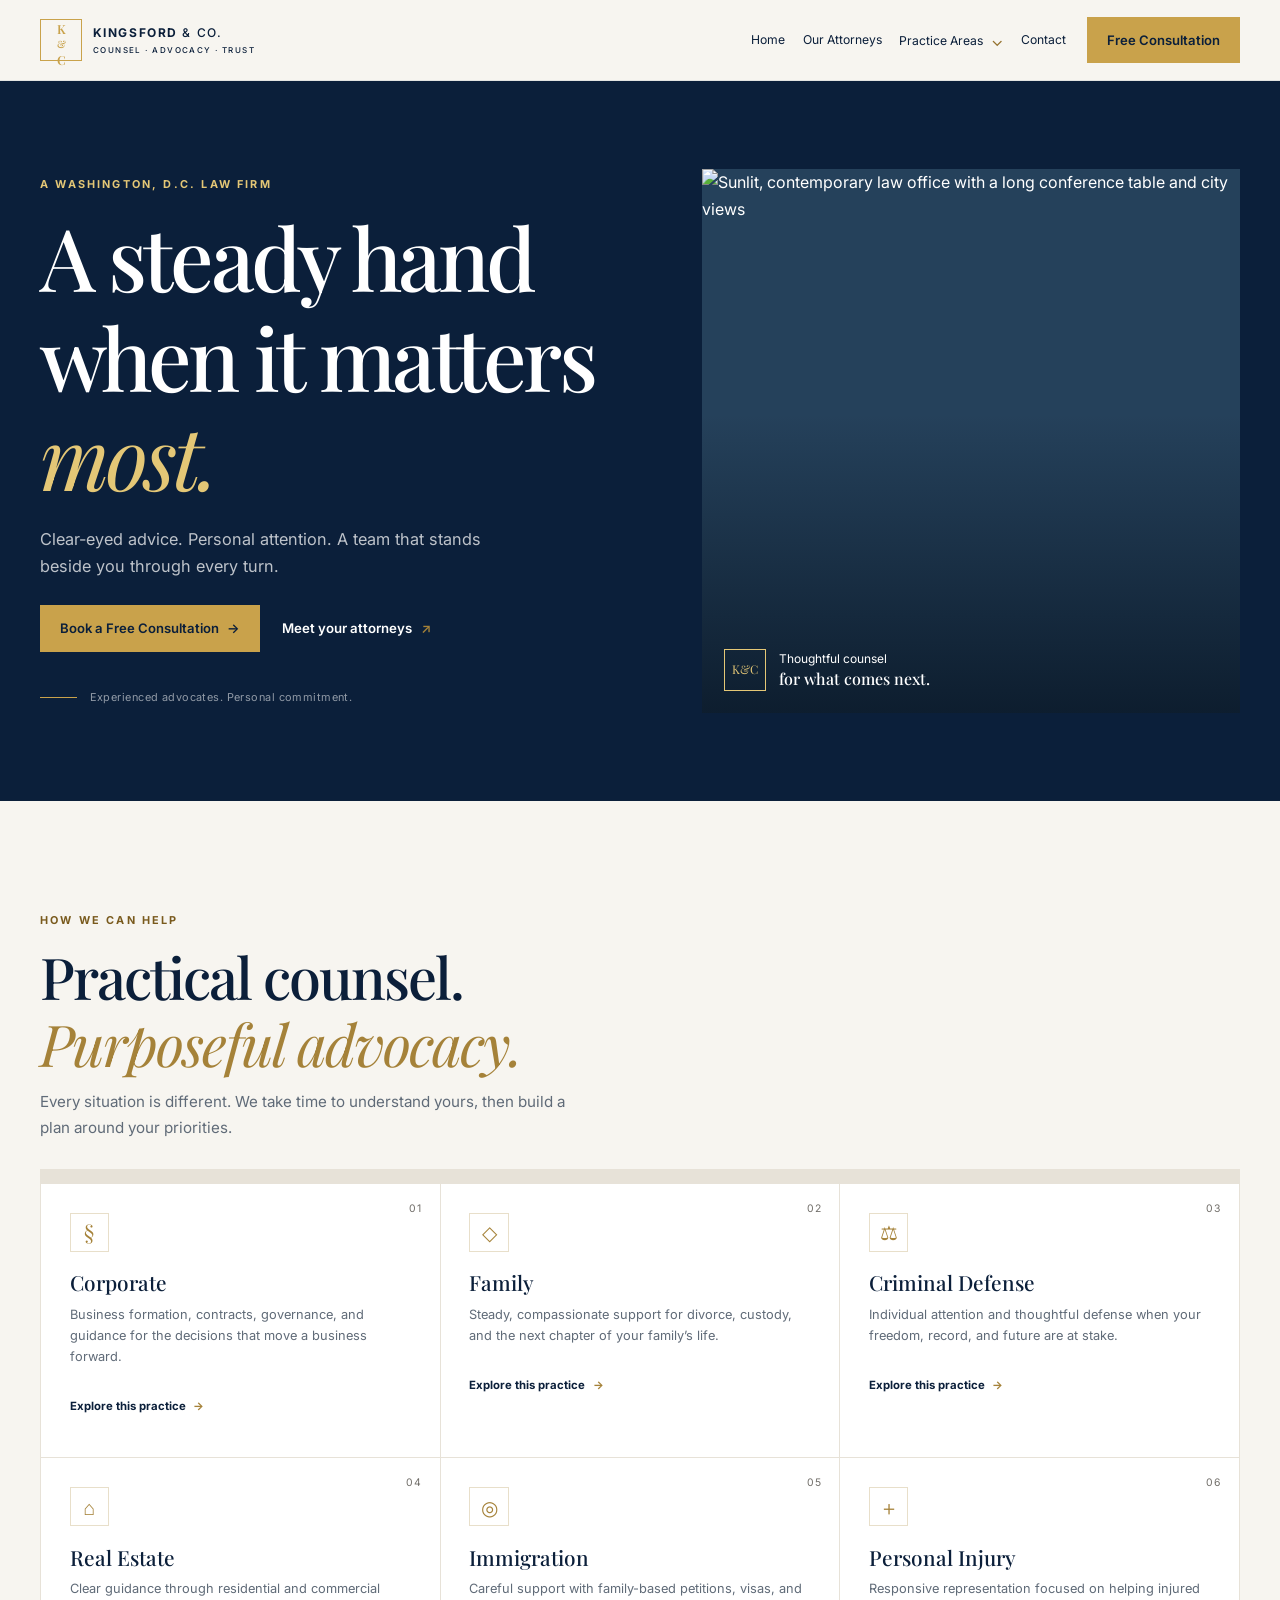
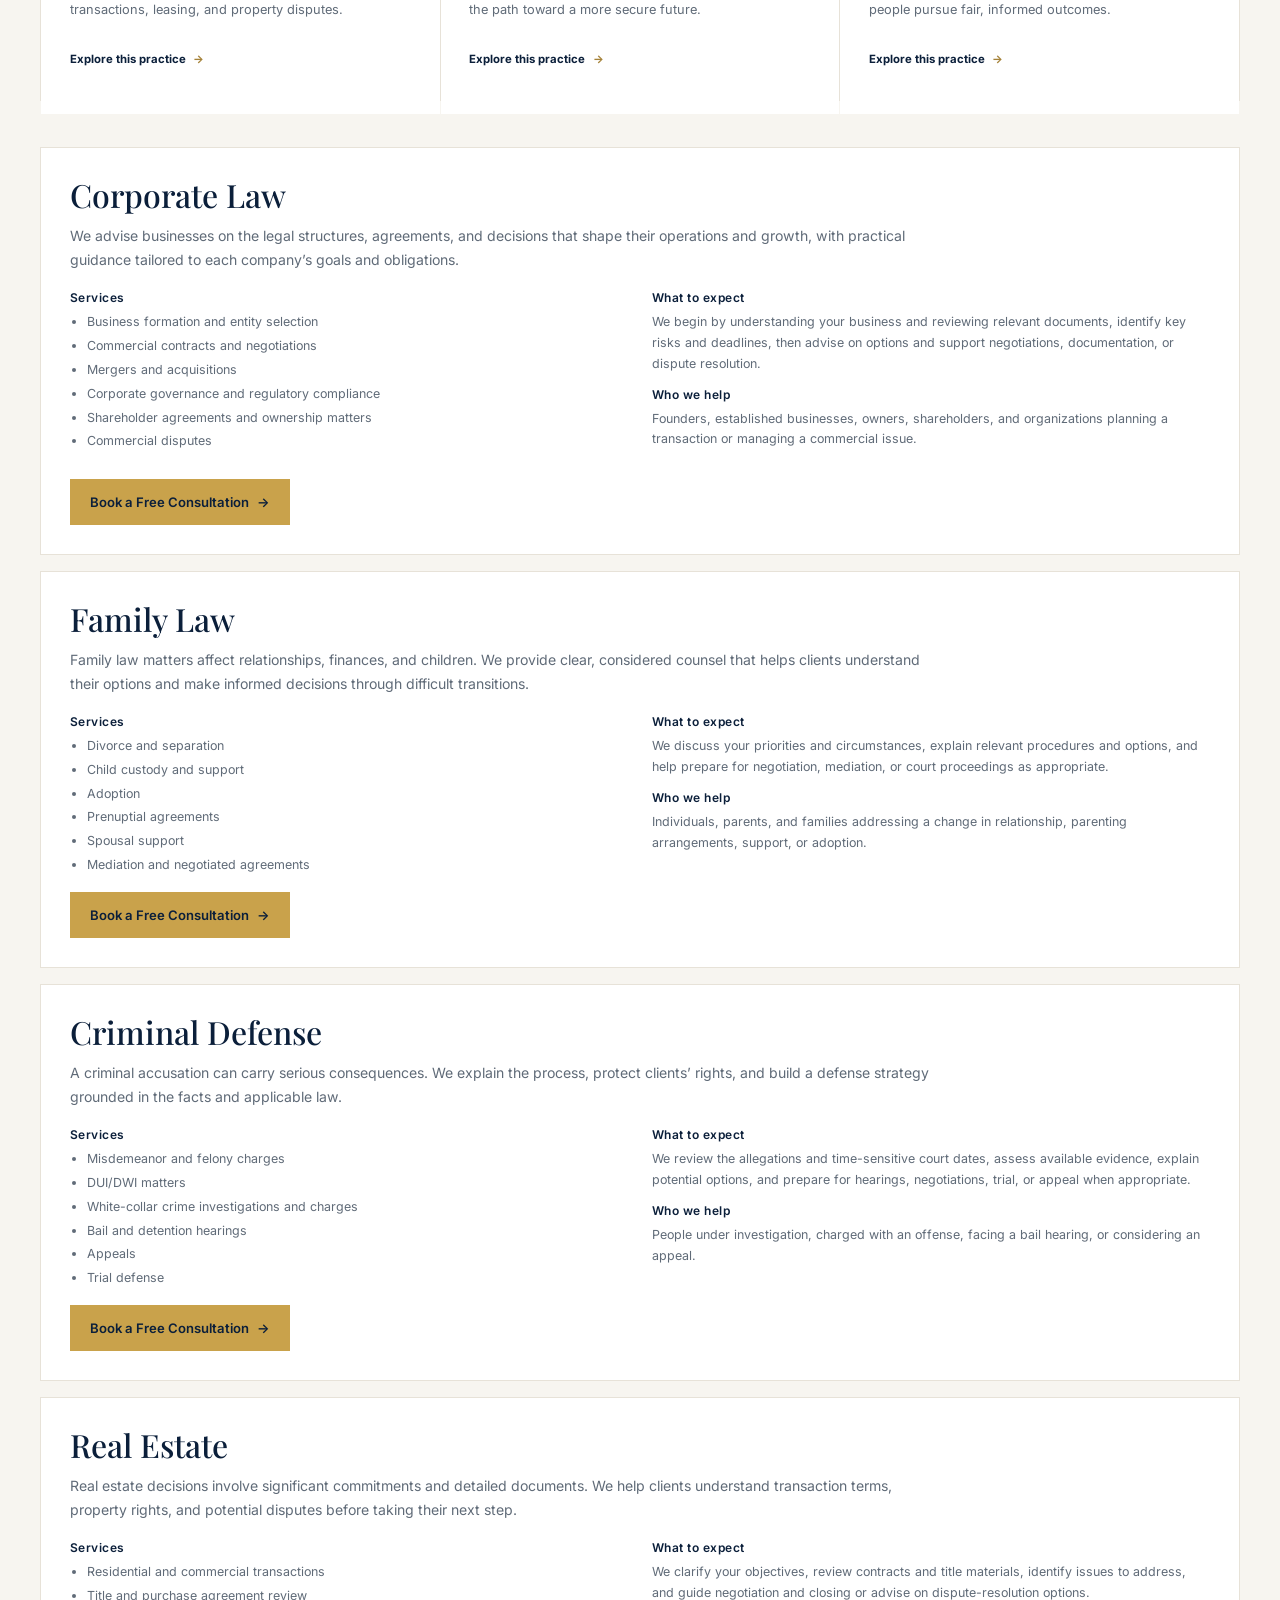
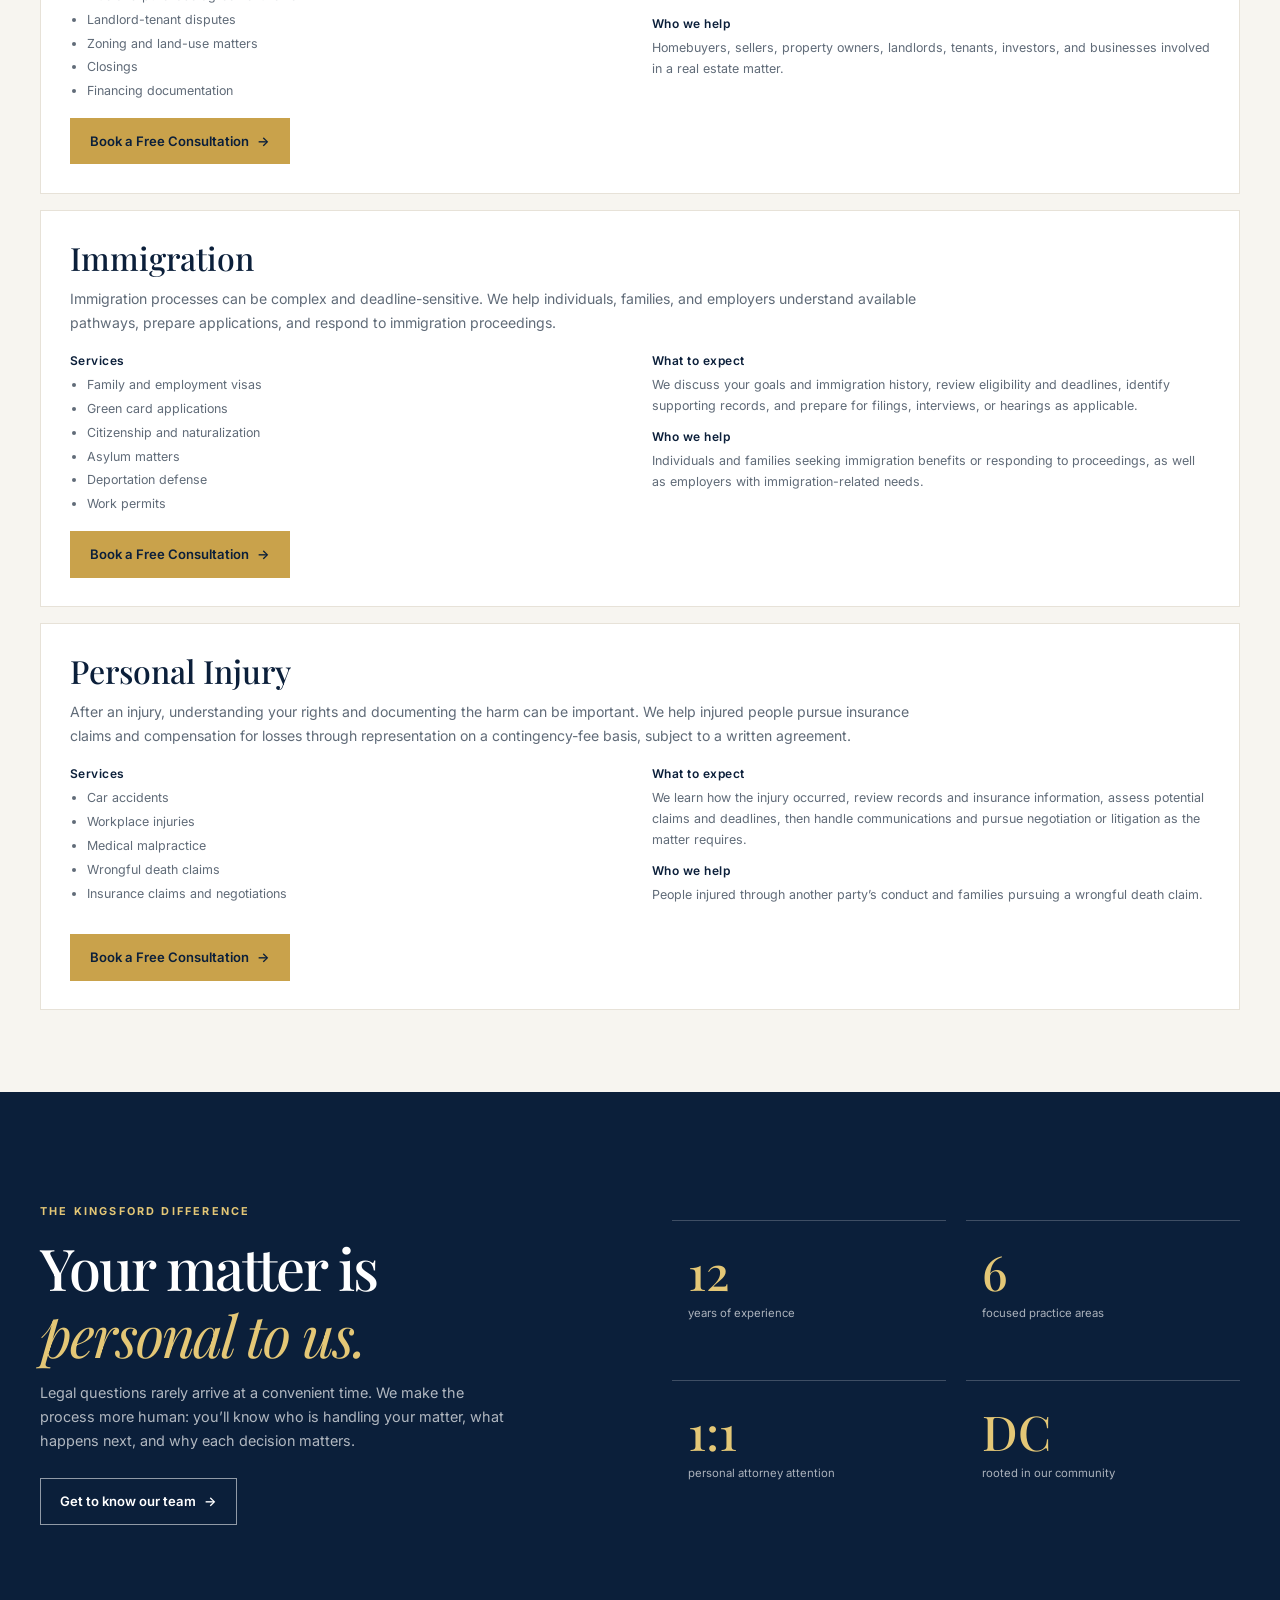
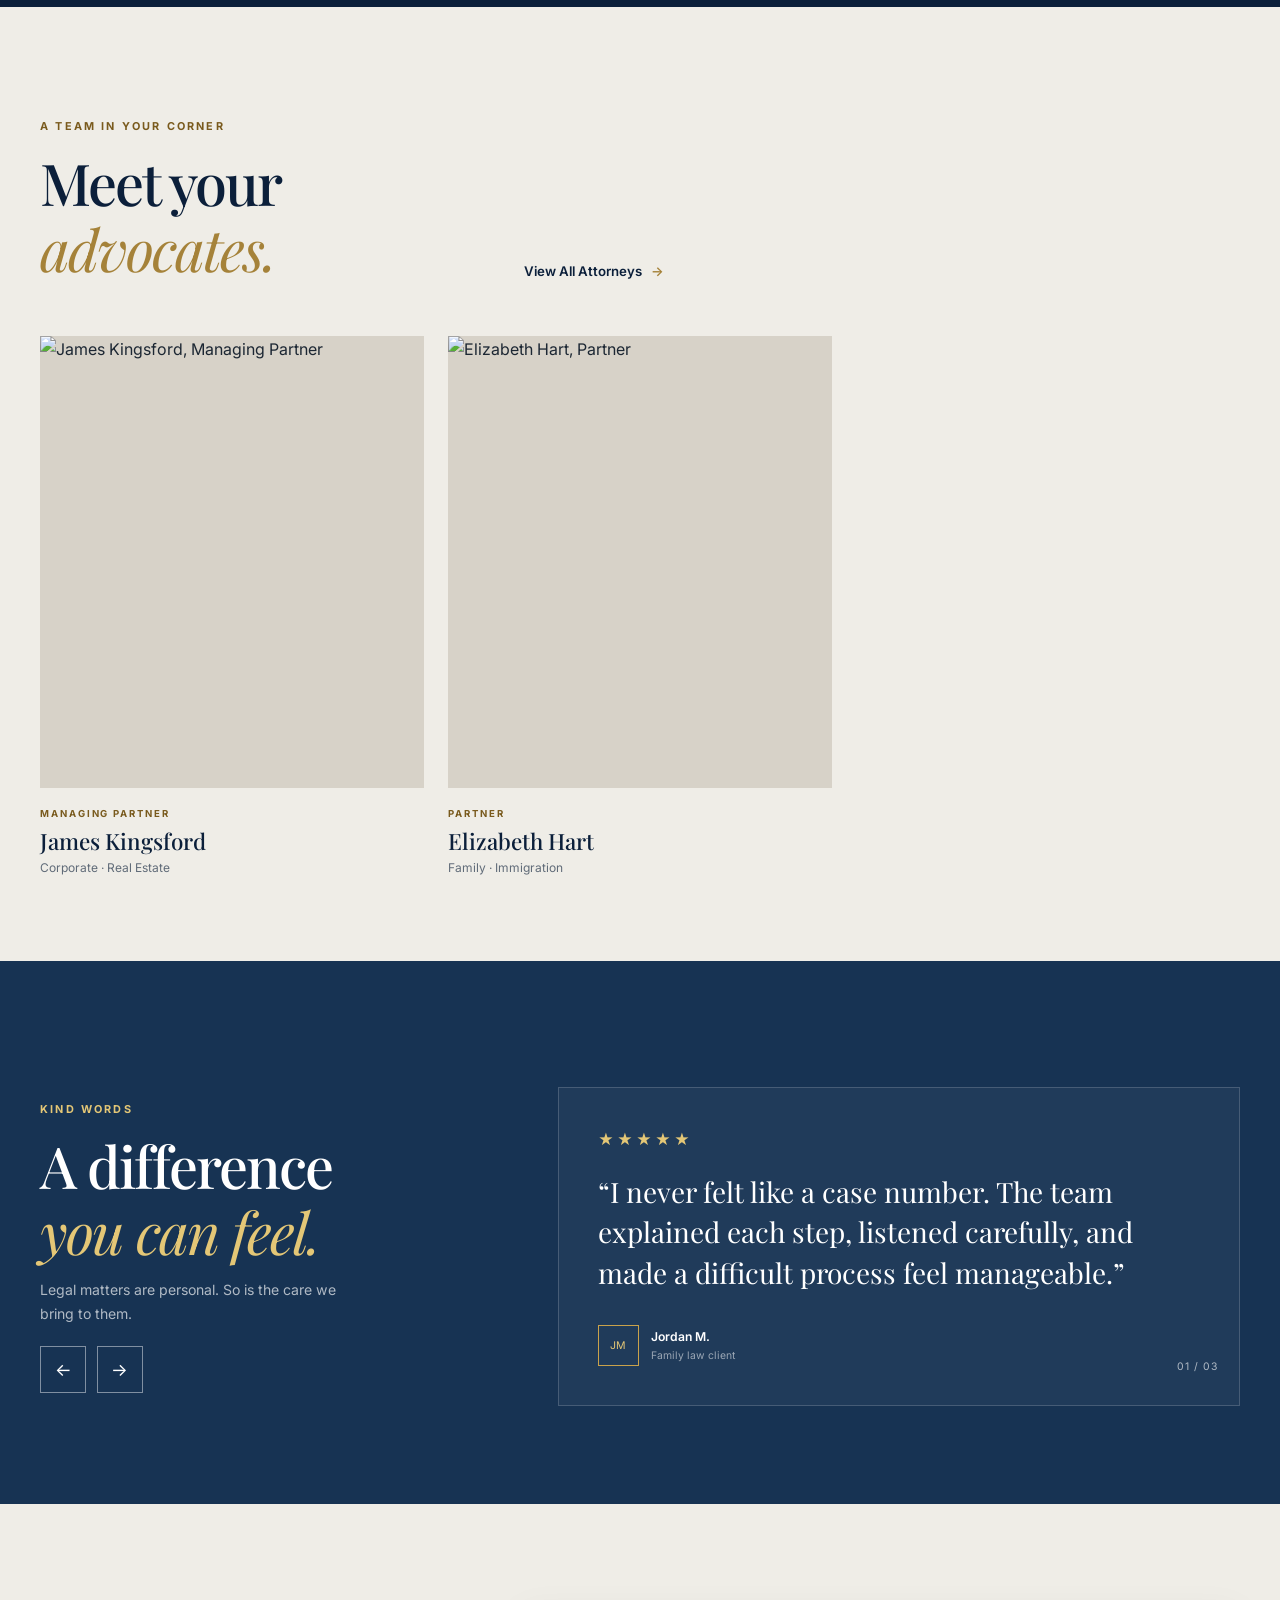
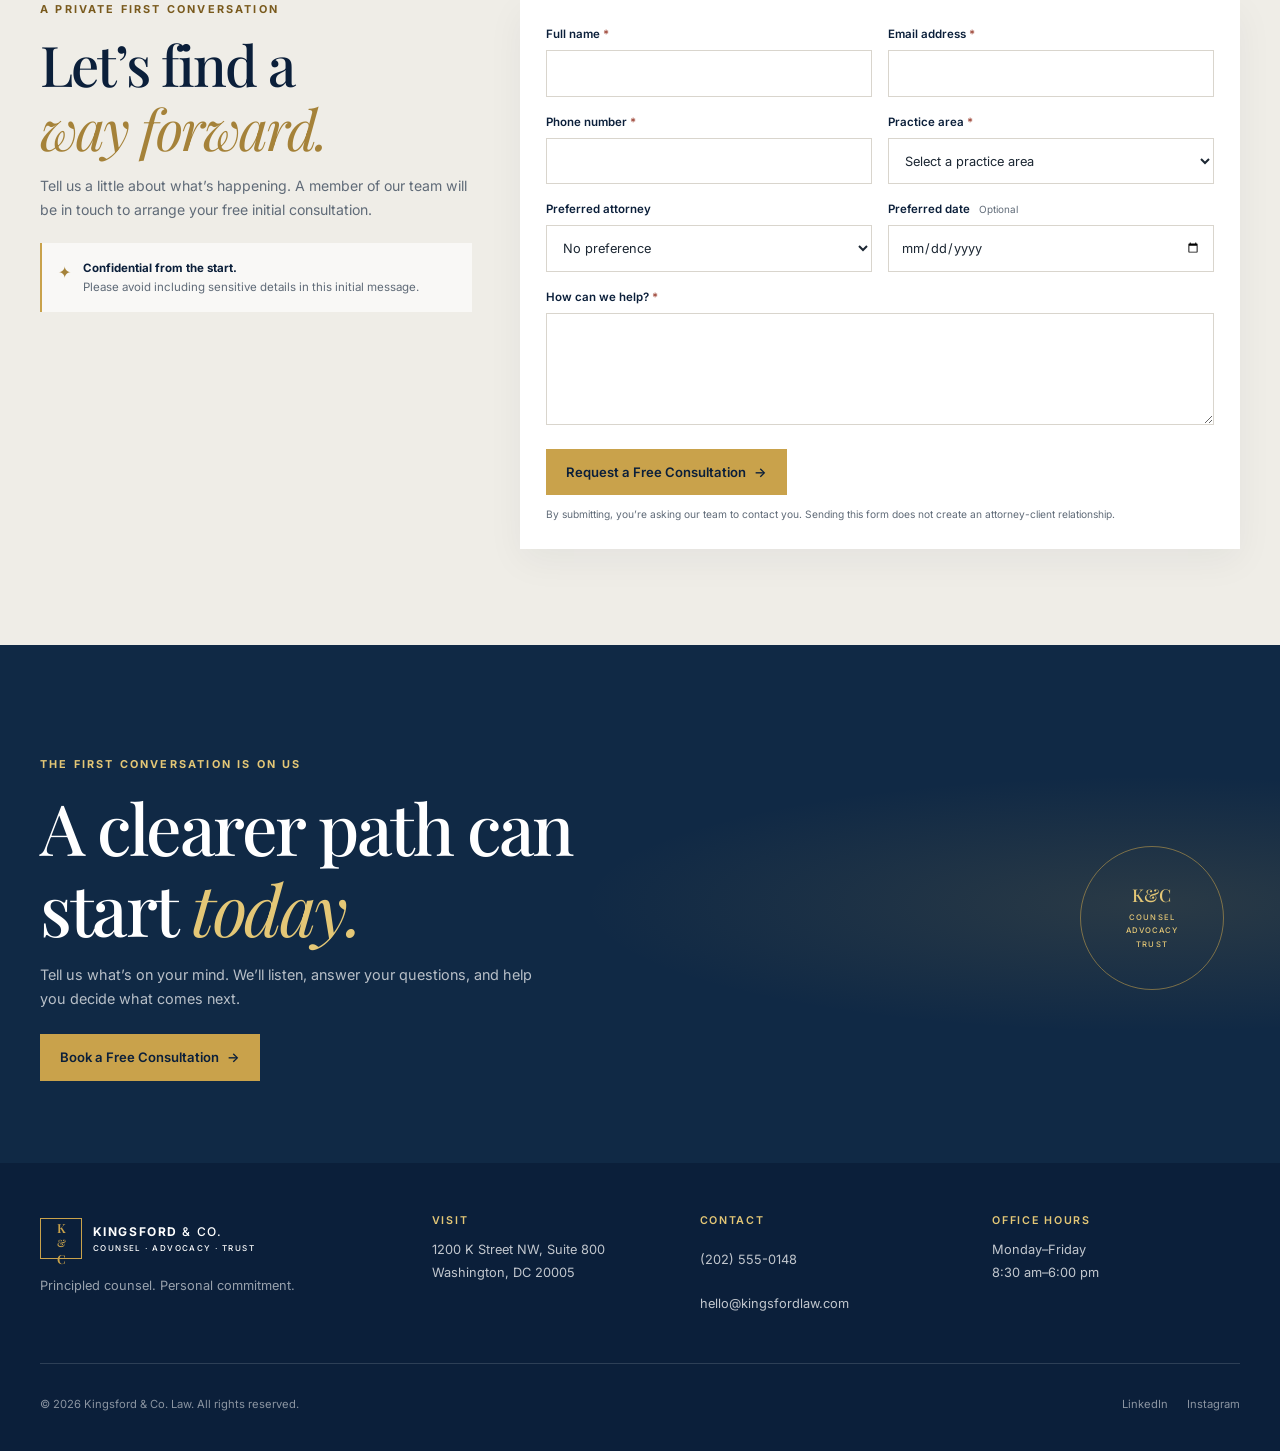
==== index.html @ 57197002 "Remove content disclaimer wording Co-authored-by: Copilot <223556219+Copilot@users.noreply.github.co" ====
<!doctype html>
<html lang="en">
<head>
  <meta charset="utf-8">
  <meta name="viewport" content="width=device-width, initial-scale=1">
  <meta name="theme-color" content="#0b1f3a">
  <meta name="description" content="Thoughtful counsel. Resolute advocacy. Kingsford & Co. Law offers trusted legal guidance for life's most important matters.">
  <title>Kingsford &amp; Co. Law | Thoughtful Counsel. Resolute Advocacy.</title>
  <link rel="canonical" href="https://kingsford-co-law.vercel.app/">
  <meta property="og:type" content="website"><meta property="og:site_name" content="Kingsford &amp; Co. Law"><meta property="og:title" content="Kingsford &amp; Co. Law | Thoughtful Counsel. Resolute Advocacy."><meta property="og:description" content="Thoughtful counsel. Resolute advocacy. Trusted legal guidance for life’s most important matters."><meta property="og:url" content="https://kingsford-co-law.vercel.app/"><meta property="og:image" content="https://images.unsplash.com/photo-1497366754035-f200968a6e72?auto=format&amp;fit=crop&amp;w=1200&amp;q=85"><meta property="og:image:alt" content="Sunlit, contemporary law office with a long conference table and city views"><meta name="twitter:card" content="summary_large_image">
  <link rel="icon" href="assets/favicon.svg" type="image/svg+xml">
  <link rel="preconnect" href="https://fonts.googleapis.com">
  <link rel="preconnect" href="https://fonts.gstatic.com" crossorigin>
  <link href="https://fonts.googleapis.com/css2?family=Inter:wght@400;500;600;700&family=Playfair+Display:wght@400;500;600;700&display=swap" rel="stylesheet">
  <link rel="stylesheet" href="css/style.css">
</head>
<body>
  <a class="skip-link" href="#main">Skip to content</a>
  <header class="site-header">
    <div class="container header-inner">
      <a class="brand" href="index.html" aria-label="Kingsford & Co. Law home"><span class="brand-mark">K<span>&amp;</span>C</span><span class="brand-name">KINGSFORD <span>&amp; CO.</span><small>COUNSEL · ADVOCACY · TRUST</small></span></a>
      <button class="menu-toggle" type="button" aria-label="Open navigation menu" aria-expanded="false" aria-controls="primary-navigation"><span></span><span></span></button>
      <nav class="primary-navigation" id="primary-navigation" aria-label="Main navigation">
        <a href="index.html">Home</a><a href="attorneys.html">Our Attorneys</a>
        <div class="nav-dropdown">
          <button class="nav-dropdown-toggle" type="button" aria-expanded="false" aria-controls="practice-area-menu">Practice Areas <span aria-hidden="true">⌄</span></button>
          <div class="nav-dropdown-menu" id="practice-area-menu">
            <a href="index.html#corporate-law">Corporate Law</a><a href="index.html#family-law">Family Law</a><a href="index.html#criminal-defense">Criminal Defense</a><a href="index.html#real-estate-law">Real Estate</a><a href="index.html#immigration-law">Immigration</a><a href="index.html#personal-injury">Personal Injury</a>
          </div>
        </div>
        <a href="contact.html">Contact</a>
        <a class="button button-gold nav-cta" href="contact.html">Free Consultation</a>
      </nav>
    </div>
  </header>
  <main id="main">
    <section class="hero" aria-labelledby="hero-title">
      <div class="container hero-grid">
        <div class="hero-copy">
          <p class="eyebrow">A WASHINGTON, D.C. LAW FIRM</p>
          <h1 id="hero-title">A steady hand<br>when it matters <em>most.</em></h1>
          <p class="hero-description">Clear-eyed advice. Personal attention. A team that stands beside you through every turn.</p>
          <div class="hero-actions"><a class="button button-gold" href="contact.html">Book a Free Consultation <span aria-hidden="true">→</span></a><a class="text-link" href="attorneys.html">Meet your attorneys <span aria-hidden="true">↗</span></a></div>
          <div class="hero-trust"><span class="trust-rule"></span><span>Experienced advocates. Personal commitment.</span></div>
        </div>
        <div class="hero-visual">
          <img src="https://images.unsplash.com/photo-1497366754035-f200968a6e72?auto=format&amp;fit=crop&amp;w=1200&amp;q=85" alt="Sunlit, contemporary law office with a long conference table and city views" fetchpriority="high">
          <div class="hero-image-caption"><span class="caption-mark">K&amp;C</span><span>Thoughtful counsel<br><strong>for what comes next.</strong></span></div>
        </div>
      </div>
    </section>

    <section class="practice-section section-pad" id="practice-areas" aria-labelledby="practice-title">
      <div class="container">
        <div class="section-heading reveal">
          <p class="eyebrow">HOW WE CAN HELP</p>
          <h2 id="practice-title">Practical counsel.<br><em>Purposeful advocacy.</em></h2>
          <p>Every situation is different. We take time to understand yours, then build a plan around your priorities.</p>
        </div>
        <div class="practice-grid">
          <article class="practice-card reveal"><span class="practice-number">01</span><span class="practice-icon" aria-hidden="true">§</span><h3>Corporate</h3><p>Business formation, contracts, governance, and guidance for the decisions that move a business forward.</p><a href="contact.html?practice=Corporate" aria-label="Ask about corporate law">Explore this practice <span aria-hidden="true">→</span></a></article>
          <article class="practice-card reveal"><span class="practice-number">02</span><span class="practice-icon" aria-hidden="true">◇</span><h3>Family</h3><p>Steady, compassionate support for divorce, custody, and the next chapter of your family’s life.</p><a href="contact.html?practice=Family" aria-label="Ask about family law">Explore this practice <span aria-hidden="true">→</span></a></article>
          <article class="practice-card reveal"><span class="practice-number">03</span><span class="practice-icon" aria-hidden="true">⚖</span><h3>Criminal Defense</h3><p>Individual attention and thoughtful defense when your freedom, record, and future are at stake.</p><a href="contact.html?practice=Criminal%20Defense" aria-label="Ask about criminal defense">Explore this practice <span aria-hidden="true">→</span></a></article>
          <article class="practice-card reveal"><span class="practice-number">04</span><span class="practice-icon" aria-hidden="true">⌂</span><h3>Real Estate</h3><p>Clear guidance through residential and commercial transactions, leasing, and property disputes.</p><a href="contact.html?practice=Real%20Estate" aria-label="Ask about real estate law">Explore this practice <span aria-hidden="true">→</span></a></article>
          <article class="practice-card reveal"><span class="practice-number">05</span><span class="practice-icon" aria-hidden="true">◎</span><h3>Immigration</h3><p>Careful support with family-based petitions, visas, and the path toward a more secure future.</p><a href="contact.html?practice=Immigration" aria-label="Ask about immigration law">Explore this practice <span aria-hidden="true">→</span></a></article>
          <article class="practice-card reveal"><span class="practice-number">06</span><span class="practice-icon" aria-hidden="true">＋</span><h3>Personal Injury</h3><p>Responsive representation focused on helping injured people pursue fair, informed outcomes.</p><a href="contact.html?practice=Personal%20Injury" aria-label="Ask about personal injury law">Explore this practice <span aria-hidden="true">→</span></a></article>
        </div>
        <div class="practice-detail-list">
          <article class="practice-detail reveal" id="corporate-law" aria-labelledby="corporate-law-title">
            <h3 id="corporate-law-title">Corporate Law</h3>
            <p class="practice-detail-overview">We advise businesses on the legal structures, agreements, and decisions that shape their operations and growth, with practical guidance tailored to each company’s goals and obligations.</p>
            <div class="practice-detail-grid">
              <div><h4>Services</h4><ul><li>Business formation and entity selection</li><li>Commercial contracts and negotiations</li><li>Mergers and acquisitions</li><li>Corporate governance and regulatory compliance</li><li>Shareholder agreements and ownership matters</li><li>Commercial disputes</li></ul></div>
              <div><h4>What to expect</h4><p>We begin by understanding your business and reviewing relevant documents, identify key risks and deadlines, then advise on options and support negotiations, documentation, or dispute resolution.</p><h4>Who we help</h4><p>Founders, established businesses, owners, shareholders, and organizations planning a transaction or managing a commercial issue.</p></div>
            </div>
            <a class="button button-gold" href="contact.html?practice=Corporate#consultation-form">Book a Free Consultation <span aria-hidden="true">→</span></a>
          </article>
          <article class="practice-detail reveal" id="family-law" aria-labelledby="family-law-title">
            <h3 id="family-law-title">Family Law</h3>
            <p class="practice-detail-overview">Family law matters affect relationships, finances, and children. We provide clear, considered counsel that helps clients understand their options and make informed decisions through difficult transitions.</p>
            <div class="practice-detail-grid">
              <div><h4>Services</h4><ul><li>Divorce and separation</li><li>Child custody and support</li><li>Adoption</li><li>Prenuptial agreements</li><li>Spousal support</li><li>Mediation and negotiated agreements</li></ul></div>
              <div><h4>What to expect</h4><p>We discuss your priorities and circumstances, explain relevant procedures and options, and help prepare for negotiation, mediation, or court proceedings as appropriate.</p><h4>Who we help</h4><p>Individuals, parents, and families addressing a change in relationship, parenting arrangements, support, or adoption.</p></div>
            </div>
            <a class="button button-gold" href="contact.html?practice=Family#consultation-form">Book a Free Consultation <span aria-hidden="true">→</span></a>
          </article>
          <article class="practice-detail reveal" id="criminal-defense" aria-labelledby="criminal-defense-title">
            <h3 id="criminal-defense-title">Criminal Defense</h3>
            <p class="practice-detail-overview">A criminal accusation can carry serious consequences. We explain the process, protect clients’ rights, and build a defense strategy grounded in the facts and applicable law.</p>
            <div class="practice-detail-grid">
              <div><h4>Services</h4><ul><li>Misdemeanor and felony charges</li><li>DUI/DWI matters</li><li>White-collar crime investigations and charges</li><li>Bail and detention hearings</li><li>Appeals</li><li>Trial defense</li></ul></div>
              <div><h4>What to expect</h4><p>We review the allegations and time-sensitive court dates, assess available evidence, explain potential options, and prepare for hearings, negotiations, trial, or appeal when appropriate.</p><h4>Who we help</h4><p>People under investigation, charged with an offense, facing a bail hearing, or considering an appeal.</p></div>
            </div>
            <a class="button button-gold" href="contact.html?practice=Criminal%20Defense#consultation-form">Book a Free Consultation <span aria-hidden="true">→</span></a>
          </article>
          <article class="practice-detail reveal" id="real-estate-law" aria-labelledby="real-estate-law-title">
            <h3 id="real-estate-law-title">Real Estate</h3>
            <p class="practice-detail-overview">Real estate decisions involve significant commitments and detailed documents. We help clients understand transaction terms, property rights, and potential disputes before taking their next step.</p>
            <div class="practice-detail-grid">
              <div><h4>Services</h4><ul><li>Residential and commercial transactions</li><li>Title and purchase agreement review</li><li>Landlord-tenant disputes</li><li>Zoning and land-use matters</li><li>Closings</li><li>Financing documentation</li></ul></div>
              <div><h4>What to expect</h4><p>We clarify your objectives, review contracts and title materials, identify issues to address, and guide negotiation and closing or advise on dispute-resolution options.</p><h4>Who we help</h4><p>Homebuyers, sellers, property owners, landlords, tenants, investors, and businesses involved in a real estate matter.</p></div>
            </div>
            <a class="button button-gold" href="contact.html?practice=Real%20Estate#consultation-form">Book a Free Consultation <span aria-hidden="true">→</span></a>
          </article>
          <article class="practice-detail reveal" id="immigration-law" aria-labelledby="immigration-law-title">
            <h3 id="immigration-law-title">Immigration</h3>
            <p class="practice-detail-overview">Immigration processes can be complex and deadline-sensitive. We help individuals, families, and employers understand available pathways, prepare applications, and respond to immigration proceedings.</p>
            <div class="practice-detail-grid">
              <div><h4>Services</h4><ul><li>Family and employment visas</li><li>Green card applications</li><li>Citizenship and naturalization</li><li>Asylum matters</li><li>Deportation defense</li><li>Work permits</li></ul></div>
              <div><h4>What to expect</h4><p>We discuss your goals and immigration history, review eligibility and deadlines, identify supporting records, and prepare for filings, interviews, or hearings as applicable.</p><h4>Who we help</h4><p>Individuals and families seeking immigration benefits or responding to proceedings, as well as employers with immigration-related needs.</p></div>
            </div>
            <a class="button button-gold" href="contact.html?practice=Immigration#consultation-form">Book a Free Consultation <span aria-hidden="true">→</span></a>
          </article>
          <article class="practice-detail reveal" id="personal-injury" aria-labelledby="personal-injury-title">
            <h3 id="personal-injury-title">Personal Injury</h3>
            <p class="practice-detail-overview">After an injury, understanding your rights and documenting the harm can be important. We help injured people pursue insurance claims and compensation for losses through representation on a contingency-fee basis, subject to a written agreement.</p>
            <div class="practice-detail-grid">
              <div><h4>Services</h4><ul><li>Car accidents</li><li>Workplace injuries</li><li>Medical malpractice</li><li>Wrongful death claims</li><li>Insurance claims and negotiations</li></ul></div>
              <div><h4>What to expect</h4><p>We learn how the injury occurred, review records and insurance information, assess potential claims and deadlines, then handle communications and pursue negotiation or litigation as the matter requires.</p><h4>Who we help</h4><p>People injured through another party’s conduct and families pursuing a wrongful death claim.</p></div>
            </div>
            <a class="button button-gold" href="contact.html?practice=Personal%20Injury#consultation-form">Book a Free Consultation <span aria-hidden="true">→</span></a>
          </article>
        </div>
      </div>
    </section>

    <section class="why-section section-pad" aria-labelledby="why-title">
      <div class="container why-grid">
        <div class="why-copy reveal"><p class="eyebrow">THE KINGSFORD DIFFERENCE</p><h2 id="why-title">Your matter is<br><em>personal to us.</em></h2><p>Legal questions rarely arrive at a convenient time. We make the process more human: you’ll know who is handling your matter, what happens next, and why each decision matters.</p><a class="button button-outline" href="attorneys.html">Get to know our team <span aria-hidden="true">→</span></a></div>
        <div class="stats-grid reveal" aria-label="Firm at a glance"><div class="stat"><strong>12</strong><span>years of experience</span></div><div class="stat"><strong>6</strong><span>focused practice areas</span></div><div class="stat"><strong>1:1</strong><span>personal attorney attention</span></div><div class="stat"><strong>DC</strong><span>rooted in our community</span></div></div>
      </div>
    </section>

    <section class="team-section section-pad" aria-labelledby="team-title">
      <div class="container">
        <div class="section-heading section-heading-row reveal"><div><p class="eyebrow">A TEAM IN YOUR CORNER</p><h2 id="team-title">Meet your<br><em>advocates.</em></h2></div><a class="text-link" href="attorneys.html">View All Attorneys <span aria-hidden="true">→</span></a></div>
        <div class="team-grid">
          <article class="attorney-card reveal"><div class="attorney-photo"><img src="https://images.unsplash.com/photo-1560250097-0b93528c311a?auto=format&amp;fit=crop&amp;w=800&amp;q=85" alt="James Kingsford, Managing Partner" loading="lazy"></div><div class="attorney-info"><p class="eyebrow">MANAGING PARTNER</p><h3>James Kingsford</h3><p>Corporate · Real Estate</p></div></article>
          <article class="attorney-card reveal"><div class="attorney-photo"><img src="https://images.unsplash.com/photo-1580489944761-15a19d654956?auto=format&amp;fit=crop&amp;w=800&amp;q=85" alt="Elizabeth Hart, Partner" loading="lazy"></div><div class="attorney-info"><p class="eyebrow">PARTNER</p><h3>Elizabeth Hart</h3><p>Family · Immigration</p></div></article>
        </div>
      </div>
    </section>

    <section class="reviews-section section-pad" aria-labelledby="reviews-title">
      <div class="container reviews-grid">
        <div class="reviews-intro reveal"><p class="eyebrow">KIND WORDS</p><h2 id="reviews-title">A difference<br><em>you can feel.</em></h2><p>Legal matters are personal. So is the care we bring to them.</p><div class="review-controls"><button class="review-control" type="button" data-review-step="-1" aria-label="Show previous client review">←</button><button class="review-control" type="button" data-review-step="1" aria-label="Show next client review">→</button></div></div>
        <div class="review-card reveal" aria-live="polite" aria-atomic="true">
          <span class="review-stars" aria-label="5 out of 5 stars">★★★★★</span>
          <blockquote data-review-quote>“I never felt like a case number. The team explained each step, listened carefully, and made a difficult process feel manageable.”</blockquote>
          <div class="review-byline"><span class="review-initials" data-review-initials aria-hidden="true">JM</span><span><strong data-review-name>Jordan M.</strong><small data-review-detail>Family law client</small></span></div>
          <span class="review-index" data-review-index>01 / 03</span>
        </div>
      </div>
    </section>

    <section class="consultation-section section-pad" id="consultation-form" aria-labelledby="home-consultation-title"><div class="container consultation-layout">
      <div class="consultation-intro"><p class="eyebrow">A PRIVATE FIRST CONVERSATION</p><h2 id="home-consultation-title">Let’s find a<br><em>way forward.</em></h2><p>Tell us a little about what’s happening. A member of our team will be in touch to arrange your free initial consultation.</p><div class="consultation-promise"><span aria-hidden="true">✦</span><p><strong>Confidential from the start.</strong><br>Please avoid including sensitive details in this initial message.</p></div></div>
      <form class="consultation-form" data-consultation-form action="https://formspree.io/f/YOUR_FORMSPREE_ID" method="POST" novalidate>
        <input type="hidden" name="_subject" value="Free consultation request — Kingsford & Co. Law">
        <div class="form-grid">
          <div class="form-field"><label for="home-full-name">Full name <span aria-hidden="true">*</span></label><input id="home-full-name" name="full_name" type="text" autocomplete="name" required data-field="name" aria-describedby="home-full-name-error"><span class="field-error" id="home-full-name-error"></span></div>
          <div class="form-field"><label for="home-email">Email address <span aria-hidden="true">*</span></label><input id="home-email" name="email" type="email" autocomplete="email" required data-field="email" aria-describedby="home-email-error"><span class="field-error" id="home-email-error"></span></div>
          <div class="form-field"><label for="home-phone">Phone number <span aria-hidden="true">*</span></label><input id="home-phone" name="phone" type="tel" autocomplete="tel" required data-field="phone" aria-describedby="home-phone-error"><span class="field-error" id="home-phone-error"></span></div>
          <div class="form-field"><label for="home-practice">Practice area <span aria-hidden="true">*</span></label><select id="home-practice" name="practice_area" required data-field="practice" aria-describedby="home-practice-error"><option value="">Select a practice area</option><option>Corporate</option><option>Family</option><option>Criminal Defense</option><option>Real Estate</option><option>Immigration</option><option>Personal Injury</option><option>Not sure yet</option></select><span class="field-error" id="home-practice-error"></span></div>
          <div class="form-field"><label for="home-attorney">Preferred attorney</label><select id="home-attorney" name="preferred_attorney" data-field="attorney" aria-describedby="home-attorney-error"><option>No preference</option><option>Oliver Kingsford</option><option>Daniel Prescott</option><option>Elizabeth Bennett</option></select><span class="field-error" id="home-attorney-error"></span></div>
          <div class="form-field"><label for="home-date">Preferred date <span class="optional-label">Optional</span></label><input id="home-date" name="preferred_date" type="date" data-field="date" aria-describedby="home-date-error"><span class="field-error" id="home-date-error"></span></div>
          <div class="form-field form-field-wide"><label for="home-message">How can we help? <span aria-hidden="true">*</span></label><textarea id="home-message" name="message" rows="4" required data-field="message" aria-describedby="home-message-error"></textarea><span class="field-error" id="home-message-error"></span></div>
        </div>
        <button class="button button-gold form-submit" type="submit">Request a Free Consultation <span aria-hidden="true">→</span></button>
        <p class="form-status" data-form-status role="status" aria-live="polite"></p>
        <p class="form-privacy">By submitting, you’re asking our team to contact you. Sending this form does not create an attorney-client relationship.</p>
      </form>
    </div></section>

    <section class="final-cta" aria-labelledby="cta-title"><div class="container final-cta-inner reveal"><p class="eyebrow">THE FIRST CONVERSATION IS ON US</p><h2 id="cta-title">A clearer path can<br>start <em>today.</em></h2><p>Tell us what’s on your mind. We’ll listen, answer your questions, and help you decide what comes next.</p><a class="button button-gold" href="#consultation-form">Book a Free Consultation <span aria-hidden="true">→</span></a><span class="cta-seal" aria-hidden="true">K&amp;C<br><small>COUNSEL<br>ADVOCACY<br>TRUST</small></span></div></section>
  </main>
  <footer class="site-footer">
    <div class="container footer-grid">
      <div class="footer-brand"><a class="brand brand-light" href="index.html"><span class="brand-mark">K<span>&amp;</span>C</span><span class="brand-name">KINGSFORD <span>&amp; CO.</span><small>COUNSEL · ADVOCACY · TRUST</small></span></a><p>Principled counsel. Personal commitment.</p></div>
      <div><h2>Visit</h2><p>1200 K Street NW, Suite 800<br>Washington, DC 20005</p></div>
      <div><h2>Contact</h2><p><a href="tel:+12025550148">(202) 555-0148</a><br><a href="mailto:hello@kingsfordlaw.com">hello@kingsfordlaw.com</a></p></div>
      <div><h2>Office hours</h2><p>Monday–Friday<br>8:30 am–6:00 pm</p></div>
    </div>
    <div class="container footer-bottom"><span>© <span data-current-year>2026</span> Kingsford &amp; Co. Law. All rights reserved.</span><div><a href="https://www.linkedin.com/" aria-label="LinkedIn">LinkedIn</a><a href="https://www.instagram.com/" aria-label="Instagram">Instagram</a></div></div>
  </footer>
  <a class="back-to-top" href="#main" aria-label="Back to top">↑</a>
  <a class="mobile-call" href="tel:+12025550148" aria-label="Call Kingsford & Co. Law now">Call now <span aria-hidden="true">↗</span></a>
  <script src="js/main.js" defer></script>
</body>
</html>
---- css/style.css ----
:root {
  color-scheme: light;
  --navy: #0b1f3a;
  --navy-light: #173353;
  --gold: #c9a24b;
  --gold-light: #e4c776;
  --paper: #f7f5f0;
  --white: #fff;
  --ink: #1c2733;
  --muted: #606b78;
  --line: #e7e2d8;
  --serif: "Playfair Display", Georgia, serif;
  --sans: "Inter", Arial, sans-serif;
}

* { box-sizing: border-box; }
html { scroll-behavior: smooth; scroll-padding-top: 5.5rem; }
body { margin: 0; color: var(--ink); background: var(--paper); font-family: var(--sans); font-size: 1rem; line-height: 1.7; -webkit-font-smoothing: antialiased; }
body, button, input, select, textarea { font-family: var(--sans); }
img { display: block; max-width: 100%; }
a { color: inherit; }
button, a { -webkit-tap-highlight-color: transparent; }
button { color: inherit; }
h1, h2, h3, p { margin-top: 0; }
h1, h2, h3 { font-family: var(--serif); font-weight: 500; line-height: 1.15; }
.container { width: min(100% - 2.5rem, 75rem); margin-inline: auto; }
.skip-link { position: absolute; z-index: 20; top: .5rem; left: .5rem; padding: .7rem 1rem; color: var(--white); background: var(--navy); transform: translateY(-150%); }
.skip-link:focus { transform: translateY(0); }
.site-header { position: sticky; z-index: 10; top: 0; background: rgb(247 245 240 / 96%); border-bottom: 1px solid rgb(11 31 58 / 8%); backdrop-filter: blur(14px); }
.header-inner { min-height: 5rem; display: flex; align-items: center; justify-content: space-between; gap: 1rem; }
.brand { display: inline-flex; align-items: center; gap: .7rem; color: var(--navy); text-decoration: none; }
.brand-mark { width: 2.6rem; height: 2.6rem; display: grid; place-items: center; border: 1px solid var(--gold); color: var(--gold); font: 600 .78rem var(--serif); letter-spacing: -.05em; }
.brand-mark span { margin-inline: .04rem; color: var(--gold); font-size: .64rem; }
.brand-name { font-size: .75rem; font-weight: 700; line-height: 1.25; letter-spacing: .13em; }
.brand-name > span { font-weight: 500; }
.brand-name small { display: block; margin-top: .3rem; font-size: .5rem; font-weight: 500; letter-spacing: .18em; }
.menu-toggle { width: 2.9rem; height: 2.9rem; display: grid; place-content: center; gap: .35rem; padding: .6rem; border: 1px solid var(--line); background: transparent; cursor: pointer; }
.menu-toggle span { width: 1.15rem; height: 1px; background: var(--navy); }
.primary-navigation { position: absolute; inset: 5rem 0 auto; display: none; padding: .75rem 1.25rem 1.25rem; background: var(--paper); border-bottom: 1px solid var(--line); }
.primary-navigation.is-open { display: grid; }
.primary-navigation > a:not(.button), .nav-dropdown-toggle { min-height: 2.9rem; display: flex; align-items: center; color: var(--navy); font-size: .88rem; text-decoration: none; }
.nav-dropdown { position: relative; }
.nav-dropdown-toggle { width: 100%; justify-content: space-between; gap: .5rem; padding: 0; border: 0; background: transparent; font-family: var(--sans); cursor: pointer; }
.nav-dropdown-toggle span { color: #94712d; font-size: 1rem; }
.nav-dropdown-menu { display: none; padding-left: .9rem; }
.nav-dropdown.is-open .nav-dropdown-menu { display: grid; }
.nav-dropdown-menu a { min-height: 2.9rem; display: flex; align-items: center; color: var(--navy); font-size: .82rem; text-decoration: none; }
.nav-dropdown-menu a:hover, .nav-dropdown-menu a:focus-visible { color: #795a1d; }
.primary-navigation > a[aria-current="page"] { color: #795a1d; }
.button { min-height: 2.9rem; display: inline-flex; align-items: center; justify-content: center; gap: .5rem; padding: .7rem 1.2rem; border: 1px solid transparent; font-size: .82rem; font-weight: 600; text-align: center; text-decoration: none; transition: background .2s ease, color .2s ease, transform .2s ease; }
.button:hover { transform: translateY(-2px); }
.button-gold { color: var(--navy); background: var(--gold); }
.button-gold:hover { background: var(--gold-light); }
.button-outline { border-color: rgb(255 255 255 / 55%); color: var(--white); }
.button-outline:hover { color: var(--navy); background: var(--white); }
.eyebrow { margin-bottom: .85rem; color: #795a1d; font-size: .68rem; font-weight: 700; letter-spacing: .2em; text-transform: uppercase; }
.section-pad { padding-block: 4.5rem; }
.section-heading { max-width: 39rem; margin-bottom: 2rem; }
.section-heading h2, .why-copy h2, .reviews-intro h2 { margin-bottom: .85rem; color: var(--navy); font-size: clamp(2.15rem, 8vw, 3.6rem); letter-spacing: -.035em; }
.section-heading h2 em, .why-copy h2 em, .reviews-intro h2 em { color: #a58239; font-weight: 400; }
.section-heading > p:not(.eyebrow) { max-width: 34rem; margin-bottom: 0; color: var(--muted); font-size: .95rem; }
.hero { position: relative; overflow: hidden; padding-block: 2.2rem 3.5rem; background: var(--navy); color: var(--white); }
.hero-grid { display: grid; gap: 2rem; }
.hero-copy { position: relative; z-index: 1; align-self: center; padding-block: 1.1rem; }
.hero-copy .eyebrow { color: var(--gold-light); }
.hero-copy h1 { margin-bottom: 1.25rem; font-size: clamp(2.8rem, 11vw, 5.4rem); letter-spacing: -.045em; }
.hero-copy h1 em { color: var(--gold-light); font-weight: 400; }
.hero-description { max-width: 28rem; margin-bottom: 1.5rem; color: rgb(255 255 255 / 73%); font-size: 1.02rem; }
.hero-actions { display: flex; flex-wrap: wrap; align-items: center; gap: 1rem 1.35rem; }
.text-link { min-height: 2.9rem; display: inline-flex; align-items: center; gap: .55rem; color: var(--navy); font-size: .83rem; font-weight: 600; text-decoration: none; }
.hero .text-link, .why-section .text-link { color: var(--white); }
.text-link span, .practice-card a span { color: #a58239; transition: transform .2s ease; }
.text-link:hover span, .practice-card a:hover span { transform: translateX(4px); }
.hero-trust { display: flex; align-items: center; gap: .8rem; margin-top: 2.3rem; color: rgb(255 255 255 / 55%); font-size: .68rem; letter-spacing: .04em; }
.trust-rule { width: 2.3rem; height: 1px; background: var(--gold); }
.hero-visual { position: relative; min-height: 15rem; overflow: hidden; background: #25415b; }
.hero-visual::after { position: absolute; inset: 45% 0 0; content: ""; background: linear-gradient(transparent, rgb(5 17 31 / 74%)); }
.hero-visual > img { width: 100%; height: 100%; min-height: 15rem; position: absolute; inset: 0; object-fit: cover; }
.hero-image-caption { position: absolute; z-index: 1; right: 1rem; bottom: 1rem; left: 1rem; display: flex; align-items: center; gap: .8rem; color: var(--white); font-size: .75rem; line-height: 1.45; }
.hero-image-caption strong { font-family: var(--serif); font-size: 1rem; font-weight: 500; }
.caption-mark { width: 2.6rem; height: 2.6rem; display: grid; place-items: center; border: 1px solid var(--gold-light); color: var(--gold-light); font-family: var(--serif); font-size: .75rem; }
.practice-section { background: var(--paper); }
.practice-grid { display: grid; grid-template-columns: 1fr; gap: 1px; border: 1px solid var(--line); background: var(--line); }
.practice-card { position: relative; min-height: 15rem; padding: 1.45rem; background: var(--white); transition: background .2s ease, transform .2s ease; }
.practice-card:hover { z-index: 1; background: #fdfcf9; transform: translateY(-2px); }
.practice-number { position: absolute; top: 1rem; right: 1.1rem; color: #706d68; font-size: .65rem; letter-spacing: .1em; }
.practice-icon { width: 2.45rem; height: 2.45rem; display: grid; place-items: center; margin-bottom: 1.2rem; border: 1px solid #e8dfca; color: #a58239; font-family: var(--serif); font-size: 1.25rem; }
.practice-card h3 { margin-bottom: .55rem; color: var(--navy); font-size: 1.3rem; }
.practice-card p { margin-bottom: 1.1rem; color: var(--muted); font-size: .8rem; line-height: 1.65; }
.practice-card a { min-height: 2.75rem; display: inline-flex; align-items: center; gap: .45rem; color: var(--navy); font-size: .71rem; font-weight: 700; text-decoration: none; }
.practice-detail-list { display: grid; gap: 1rem; margin-top: 2rem; }
.practice-detail { scroll-margin-top: 6rem; padding: 1.3rem; border: 1px solid var(--line); background: var(--white); }
.practice-detail h3 { margin-bottom: .65rem; color: var(--navy); font-size: clamp(1.45rem, 5vw, 2rem); }
.practice-detail-overview { max-width: 54rem; color: var(--muted); font-size: .88rem; }
.practice-detail-grid { display: grid; gap: .7rem 1.5rem; margin-bottom: 1rem; }
.practice-detail h4 { margin: .25rem 0 .45rem; color: var(--navy); font: 600 .75rem var(--sans); letter-spacing: .04em; }
.practice-detail-grid p, .practice-detail-grid li { color: var(--muted); font-size: .78rem; line-height: 1.65; }
.practice-detail-grid ul { margin: 0; padding-left: 1.1rem; }
.practice-detail-grid li + li { margin-top: .2rem; }
.practice-detail .button { min-height: 2.9rem; }
.why-section { position: relative; overflow: hidden; color: var(--white); background: var(--navy); }
.why-grid { display: grid; gap: 2.5rem; }
.why-copy { max-width: 33rem; }
.why-copy .eyebrow, .reviews-intro .eyebrow { color: var(--gold-light); }
.why-copy h2 { color: var(--white); }
.why-copy h2 em, .reviews-intro h2 em { color: var(--gold-light); }
.why-copy > p:not(.eyebrow) { max-width: 30rem; margin-bottom: 1.5rem; color: rgb(255 255 255 / 68%); font-size: .9rem; }
.stats-grid { display: grid; grid-template-columns: repeat(2, minmax(0, 1fr)); gap: 1.5rem .85rem; align-content: center; }
.stat { min-height: 7rem; display: flex; flex-direction: column; justify-content: center; padding: .8rem; border-top: 1px solid rgb(255 255 255 / 21%); }
.stat strong { color: var(--gold-light); font: 500 clamp(2rem, 9vw, 3rem)/1 var(--serif); }
.stat strong span { font-size: .68em; }
.stat > span { max-width: 10rem; margin-top: .6rem; color: rgb(255 255 255 / 65%); font-size: .71rem; line-height: 1.45; }
.team-section { background: #efede7; }
.section-heading-row { display: flex; flex-direction: column; gap: .7rem; align-items: flex-start; justify-content: space-between; }
.team-grid { display: grid; grid-template-columns: 1fr; gap: 1.2rem; }
.attorney-card { min-width: 0; }
.attorney-photo { position: relative; display: block; overflow: hidden; aspect-ratio: 4 / 4.7; background: #d7d2c8; }
.attorney-photo img { width: 100%; height: 100%; object-fit: cover; transition: transform .45s ease; }
.attorney-photo:hover img { transform: scale(1.035); }
.photo-arrow { position: absolute; right: .8rem; bottom: .8rem; width: 2.5rem; height: 2.5rem; display: grid; place-items: center; color: var(--navy); background: var(--gold); }
.attorney-info { padding-top: 1.15rem; }
.attorney-info .eyebrow { margin-bottom: .4rem; font-size: .6rem; }
.attorney-info h3 { margin-bottom: .25rem; color: var(--navy); font-size: 1.4rem; }
.attorney-info h3 a { text-decoration: none; }
.attorney-info > p:last-child { margin-bottom: 0; color: var(--muted); font-size: .75rem; }
.reviews-section { color: var(--white); background: #173353; }
.reviews-grid { display: grid; gap: 2rem; }
.reviews-intro h2 { color: var(--white); }
.reviews-intro > p:not(.eyebrow) { max-width: 20rem; color: rgb(255 255 255 / 66%); font-size: .88rem; }
.review-controls { display: flex; gap: .65rem; margin-top: 1.3rem; }
.review-control { width: 2.9rem; height: 2.9rem; border: 1px solid rgb(255 255 255 / 45%); color: var(--white); background: transparent; font-size: 1.1rem; cursor: pointer; transition: background .2s ease, color .2s ease; }
.review-control:hover { color: var(--navy); background: var(--gold-light); }
.review-card { position: relative; padding: 1.4rem; border: 1px solid rgb(255 255 255 / 17%); background: rgb(255 255 255 / 4%); }
.review-stars { color: var(--gold-light); font-size: .95rem; letter-spacing: .2em; }
.review-card blockquote { min-height: 9rem; margin: 1.15rem 0 1.6rem; font: 400 clamp(1.2rem, 5vw, 1.75rem)/1.45 var(--serif); }
.review-byline { display: flex; align-items: center; gap: .75rem; }
.review-initials { width: 2.55rem; height: 2.55rem; display: grid; place-items: center; border: 1px solid var(--gold); color: var(--gold-light); font-size: .66rem; }
.review-byline strong, .review-byline small { display: block; }
.review-byline strong { font-size: .76rem; font-weight: 600; }
.review-byline small { color: rgb(255 255 255 / 55%); font-size: .65rem; }
.review-index { position: absolute; right: 1.3rem; bottom: 1.8rem; color: rgb(255 255 255 / 65%); font-size: .65rem; letter-spacing: .1em; }
.final-cta { position: relative; overflow: hidden; padding-block: 4.5rem; color: var(--white); background: #102945; }
.final-cta::before { position: absolute; inset: 0; content: ""; opacity: .14; background: radial-gradient(ellipse at 90% 50%, #c9a24b 0, transparent 35%); pointer-events: none; }
.final-cta-inner { position: relative; }
.final-cta .eyebrow { color: var(--gold-light); }
.final-cta h2 { margin-bottom: .85rem; font-size: clamp(2.4rem, 9vw, 4.4rem); letter-spacing: -.035em; }
.final-cta h2 em { color: var(--gold-light); font-weight: 400; }
.final-cta-inner > p:not(.eyebrow) { max-width: 34rem; margin-bottom: 1.4rem; color: rgb(255 255 255 / 70%); font-size: .9rem; }
.cta-seal { display: none; }
.mobile-call { position: fixed; z-index: 9; right: 1rem; bottom: 4.5rem; min-height: 2.9rem; display: inline-flex; align-items: center; gap: .45rem; padding: .65rem 1rem; color: var(--navy); background: var(--gold); box-shadow: 0 5px 20px rgb(11 31 58 / 20%); font-size: .76rem; font-weight: 700; text-decoration: none; }
.reveal { opacity: 1; transform: none; }
.js .reveal { opacity: 0; transform: translateY(14px); transition: opacity .65s ease, transform .65s ease; }
.js .reveal.is-visible { opacity: 1; }
.page-hero { position: relative; overflow: hidden; padding-block: 4rem 3.5rem; color: var(--white); background: var(--navy); }
.page-hero::after { position: absolute; inset: 0 0 0 40%; content: ""; opacity: .14; background: radial-gradient(ellipse at 75% 40%, var(--gold) 0, transparent 56%); pointer-events: none; }
.page-hero-inner { position: relative; z-index: 1; }
.page-hero .eyebrow { color: var(--gold-light); }
.page-hero h1 { margin-bottom: 1rem; font-size: clamp(2.8rem, 11vw, 5rem); letter-spacing: -.04em; }
.page-hero h1 em { color: var(--gold-light); font-weight: 400; }
.page-hero-inner > p:last-child { max-width: 35rem; margin-bottom: 0; color: rgb(255 255 255 / 68%); }
.directory-section { background: var(--paper); }
.directory-grid { display: grid; grid-template-columns: 1fr; gap: 1.25rem; }
.directory-card { min-width: 0; background: var(--white); }
.directory-photo { position: relative; display: block; overflow: hidden; aspect-ratio: 4 / 4.65; background: #d7d2c8; }
.directory-photo img { width: 100%; height: 100%; object-fit: cover; transition: transform .45s ease; }
.directory-photo:hover img { transform: scale(1.035); }
.directory-info { padding: 1.25rem; }
.directory-info .eyebrow { margin-bottom: .35rem; font-size: .6rem; }
.directory-info h3 { margin-bottom: .25rem; color: var(--navy); font-size: 1.55rem; }
.directory-info h3 a { text-decoration: none; }
.directory-info > p:nth-of-type(2) { margin-bottom: .6rem; color: #94712d; font-size: .72rem; font-weight: 600; }
.directory-info > p:nth-of-type(3) { min-height: 3.2rem; margin-bottom: .7rem; color: var(--muted); font-size: .8rem; }
.directory-info .text-link { color: var(--navy); }
.directory-cta { padding-block: 3.2rem; color: var(--white); background: #173353; }
.directory-cta-inner { display: flex; flex-direction: column; align-items: flex-start; gap: 1.5rem; }
.directory-cta .eyebrow { color: var(--gold-light); }
.directory-cta h2 { margin-bottom: 0; font-size: clamp(2rem, 8vw, 3rem); }
.directory-cta h2 em { color: var(--gold-light); font-weight: 400; }
.profile-hero { padding-block: 2rem 3rem; color: var(--white); background: var(--navy); }
.profile-hero-grid { display: grid; gap: 1.8rem; }
.profile-portrait { position: relative; overflow: hidden; aspect-ratio: 4 / 4.3; background: #d7d2c8; }
.profile-portrait img { width: 100%; height: 100%; position: absolute; inset: 0; object-fit: cover; }
.profile-portrait > span { position: absolute; right: 0; bottom: 0; left: 0; padding: .65rem .8rem; color: rgb(255 255 255 / 78%); background: rgb(11 31 58 / 72%); font-size: .62rem; }
.profile-intro { align-self: center; }
.back-link { min-height: 2.8rem; display: inline-flex; align-items: center; margin-bottom: 1rem; color: rgb(255 255 255 / 70%); font-size: .76rem; text-decoration: none; }
.profile-intro .eyebrow { color: var(--gold-light); }
.profile-intro h1 { margin-bottom: .65rem; font-size: clamp(2.8rem, 11vw, 5rem); letter-spacing: -.04em; }
.profile-intro h1 em { color: var(--gold-light); font-weight: 400; }
.profile-role { margin-bottom: .8rem; color: var(--gold-light); font-size: .78rem; font-weight: 600; letter-spacing: .04em; }
.profile-role span { margin-inline: .35rem; }
.profile-summary { max-width: 38rem; margin-bottom: 1.25rem; color: rgb(255 255 255 / 72%); font-size: .9rem; }
.profile-specialties { display: flex; flex-wrap: wrap; gap: .55rem; margin-bottom: 1.3rem; }
.profile-specialties span { padding: .35rem .7rem; border: 1px solid rgb(255 255 255 / 26%); color: rgb(255 255 255 / 84%); font-size: .67rem; }
.profile-intro > .button { max-width: 100%; }
.profile-content { padding-block: 3.5rem; background: var(--paper); }
.profile-layout { display: grid; gap: 2rem; }
.profile-main { min-width: 0; }
.profile-section { padding-block: 1.7rem; border-bottom: 1px solid var(--line); }
.profile-section:first-child { padding-top: 0; }
.profile-section:last-child { border-bottom: 0; }
.profile-section h2 { margin-bottom: .9rem; color: var(--navy); font-size: clamp(1.75rem, 7vw, 2.7rem); letter-spacing: -.03em; }
.profile-section h2 em { color: #a58239; font-weight: 400; }
.profile-section > p:not(.eyebrow) { max-width: 47rem; color: var(--muted); font-size: .87rem; }
.credential-grid { display: grid; grid-template-columns: 1fr; gap: 1.25rem; }
.credential { padding-top: 1rem; border-top: 1px solid var(--line); }
.credential h3, .matter-list h3 { margin-bottom: .65rem; color: var(--navy); font: 600 .77rem var(--sans); letter-spacing: .04em; }
.credential h3:not(:first-child) { margin-top: 1.15rem; }
.credential dl { margin: 0; }
.credential dt { margin-top: .75rem; color: #795a1d; font-size: .68rem; font-weight: 700; }
.credential dd, .credential li, .credential > p { color: var(--muted); font-size: .76rem; line-height: 1.65; }
.credential dd { margin: .15rem 0 0; }
.credential ul { margin: 0; padding-left: 1rem; }
.credential li + li { margin-top: .35rem; }
.matter-list article { padding: 1rem 0; border-top: 1px solid var(--line); }
.matter-list h3 { margin-bottom: .4rem; font-family: var(--serif); font-size: 1.1rem; font-weight: 500; }
.matter-list p { max-width: 46rem; margin-bottom: 0; color: var(--muted); font-size: .8rem; }
.profile-aside { align-self: start; }
.contact-card { padding: 1.4rem; color: var(--white); background: var(--navy); }
.contact-card .eyebrow { color: var(--gold-light); }
.contact-card h2 { margin-bottom: .7rem; font-size: 1.65rem; }
.contact-card > p:not(.eyebrow) { color: rgb(255 255 255 / 68%); font-size: .78rem; }
.contact-line { min-height: 2.75rem; display: flex; align-items: center; border-top: 1px solid rgb(255 255 255 / 17%); color: var(--white); font-size: .72rem; overflow-wrap: anywhere; text-decoration: none; }
.contact-card .button { width: 100%; margin-top: .8rem; }
.aside-detail { margin-top: 1rem; padding: 1.1rem; border: 1px solid var(--line); background: var(--white); }
.aside-detail span { color: #94712d; font-size: .62rem; font-weight: 700; letter-spacing: .12em; }
.aside-detail p { margin: .4rem 0 0; color: var(--muted); font-size: .76rem; }
.profile-reviews { background: #efede7; }
.profile-review-grid { display: grid; grid-template-columns: 1fr; gap: .9rem; }
.profile-review { padding: 1.2rem; background: var(--white); }
.rating-stars { display: inline-block; color: #795a1d; font-size: .95rem; letter-spacing: .15em; }
.profile-review blockquote { min-height: 8rem; margin: .8rem 0 1rem; color: var(--ink); font: 400 1rem/1.6 var(--serif); }
.profile-review > p { margin-bottom: 0; }
.profile-review > p strong, .profile-review > p span { display: block; }
.profile-review > p strong { color: var(--navy); font-size: .75rem; }
.profile-review > p span { color: var(--muted); font-size: .65rem; }
.profile-bottom-cta { margin-top: 1.5rem; }
.consultation-section { background: #efede7; }
.consultation-layout { display: grid; gap: 2rem; }
.consultation-intro { max-width: 32rem; }
.consultation-intro h2 { margin-bottom: .85rem; color: var(--navy); font-size: clamp(2.2rem, 8vw, 3.5rem); letter-spacing: -.035em; }
.consultation-intro h2 em { color: #a58239; font-weight: 400; }
.consultation-intro > p:not(.eyebrow) { color: var(--muted); font-size: .88rem; }
.consultation-intro > p a { color: var(--navy); font-weight: 600; }
.consultation-promise { display: flex; gap: .75rem; margin-top: 1.35rem; padding: 1rem; border-left: 2px solid var(--gold); background: rgb(255 255 255 / 62%); }
.consultation-promise > span { color: #a58239; }
.consultation-promise p { margin: 0; color: var(--muted); font-size: .72rem; line-height: 1.6; }
.consultation-promise strong { color: var(--navy); }
.office-detail { margin-top: 1.6rem; }
.office-detail .eyebrow { margin-bottom: .35rem; font-size: .61rem; }
.office-detail p { margin-bottom: .35rem; color: var(--muted); font-size: .76rem; }
.consultation-form { min-width: 0; padding: 1.2rem; background: var(--white); box-shadow: 0 12px 35px rgb(11 31 58 / 5%); }
.form-grid { display: grid; grid-template-columns: 1fr; gap: .9rem; }
.form-field { min-width: 0; }
.form-field label { display: block; margin-bottom: .35rem; color: var(--navy); font-size: .72rem; font-weight: 600; }
.form-field label > span:first-child { color: #a14c3e; }
.optional-label { margin-left: .35rem; color: var(--muted); font-size: .62rem; font-weight: 400; }
.form-field label > span.optional-label { color: var(--muted); }
.form-field input, .form-field select, .form-field textarea { width: 100%; min-height: 2.9rem; padding: .7rem .75rem; border: 1px solid #d9d5cd; border-radius: 0; color: var(--ink); background: #fff; font: 400 .8rem/1.5 var(--sans); }
.form-field textarea { min-height: 7rem; resize: vertical; }
.form-field input:focus, .form-field select:focus, .form-field textarea:focus { border-color: #94712d; outline: 2px solid rgb(201 162 75 / 26%); outline-offset: 1px; }
.form-field [aria-invalid="true"] { border-color: #a64c3c; }
.field-error { display: block; margin-top: .25rem; color: #a13e31; font-size: .68rem; line-height: 1.4; }
.field-error:empty { display: none; }
.form-submit { width: 100%; margin-top: 1rem; cursor: pointer; }
.form-submit:disabled { opacity: .7; cursor: wait; }
.form-status { margin: .8rem 0 0; padding: .7rem; font-size: .76rem; }
.form-status:empty { display: none; }
.form-status.is-demo { color: #614d22; background: #f7f0dc; }
.form-status.is-success { color: #1d603d; background: #e7f2eb; }
.form-status.is-error { color: #8b3025; background: #f8e9e6; }
.form-privacy { margin: .75rem 0 0; color: var(--muted); font-size: .64rem; line-height: 1.55; }
.site-footer { padding: 3.2rem 0 1.5rem; color: rgb(255 255 255 / 75%); background: var(--navy); }
.footer-grid { display: grid; grid-template-columns: repeat(2, minmax(0, 1fr)); gap: 2rem 1.25rem; padding-bottom: 2.3rem; }
.footer-grid h2 { margin-bottom: .7rem; color: var(--gold-light); font: 600 .67rem var(--sans); letter-spacing: .16em; text-transform: uppercase; }
.footer-grid p { margin-bottom: 0; overflow-wrap: anywhere; font-size: .8rem; line-height: 1.8; }
.footer-grid a { text-decoration: none; }
.footer-grid p a { min-height: 2.75rem; display: inline-flex; align-items: center; }
.footer-brand { grid-column: 1 / -1; }
.brand-light { color: var(--white); }
.footer-brand > p { margin-top: .9rem; color: rgb(255 255 255 / 58%); }
.footer-bottom { display: flex; flex-direction: column; gap: .8rem; padding-top: 1.2rem; border-top: 1px solid rgb(255 255 255 / 14%); color: rgb(255 255 255 / 52%); font-size: .7rem; }
.footer-bottom > div { display: flex; gap: 1.2rem; }
.footer-bottom a { min-height: 2.75rem; display: inline-flex; align-items: center; text-decoration: none; }
.back-to-top { position: fixed; z-index: 8; right: 1rem; bottom: 1rem; width: 2.9rem; height: 2.9rem; display: grid; place-items: center; color: var(--navy); background: var(--gold); font-size: 1.2rem; text-decoration: none; opacity: 0; pointer-events: none; transition: opacity .2s ease; }
.back-to-top.is-visible { opacity: 1; pointer-events: auto; }
:focus-visible { outline: 3px solid var(--gold); outline-offset: 3px; }

@media (min-width: 48rem) {
  .container { width: min(100% - 4rem, 75rem); }
  .hero { padding-block: 3.2rem; }
  .hero-grid { grid-template-columns: 1fr .9fr; align-items: center; gap: 2.5rem; }
  .hero-copy { padding-block: 1.4rem; }
  .hero-visual, .hero-visual > img { min-height: 29rem; }
  .hero-image-caption { right: 1.4rem; bottom: 1.4rem; left: 1.4rem; }
  .section-pad { padding-block: 6rem; }
  .page-hero { padding-block: 5.5rem; }
  .directory-grid { grid-template-columns: repeat(3, minmax(0, 1fr)); gap: 1.35rem; }
  .directory-info { padding: 1.35rem; }
  .directory-cta { padding-block: 4rem; }
  .directory-cta-inner { flex-direction: row; align-items: center; justify-content: space-between; gap: 2rem; }
  .profile-hero { padding-block: 3rem; }
  .profile-hero-grid { grid-template-columns: .8fr 1.2fr; align-items: center; gap: 3rem; }
  .profile-portrait { aspect-ratio: 4 / 4.5; }
  .profile-content { padding-block: 5rem; }
  .profile-layout { grid-template-columns: minmax(0, 1.7fr) minmax(15rem, .8fr); gap: 3rem; }
  .credential-grid { grid-template-columns: repeat(2, minmax(0, 1fr)); gap: 1.5rem; }
  .contact-card { position: sticky; top: 6.5rem; padding: 1.6rem; }
  .profile-review-grid { grid-template-columns: repeat(3, minmax(0, 1fr)); gap: 1rem; }
  .profile-review { padding: 1.35rem; }
  .consultation-layout { grid-template-columns: minmax(13rem, .75fr) minmax(0, 1.25fr); align-items: start; gap: 3rem; }
  .consultation-form { padding: 1.6rem; }
  .form-grid { grid-template-columns: repeat(2, minmax(0, 1fr)); gap: 1rem; }
  .form-field-wide { grid-column: 1 / -1; }
  .form-submit { width: auto; min-width: 15rem; }
  .section-heading { margin-bottom: 2.6rem; }
  .practice-grid { grid-template-columns: repeat(3, minmax(0, 1fr)); }
  .practice-card { min-height: 17rem; padding: 1.65rem; }
  .practice-detail { padding: 1.8rem; }
  .practice-detail-grid { grid-template-columns: repeat(2, minmax(0, 1fr)); }
  .why-grid { grid-template-columns: 1fr 1fr; align-items: center; gap: 4rem; }
  .stats-grid { gap: 2rem 1.25rem; }
  .stat { min-height: 8rem; padding: 1rem; }
  .section-heading-row { flex-direction: row; align-items: flex-end; }
  .team-grid { grid-template-columns: repeat(3, minmax(0, 1fr)); gap: 1.5rem; }
  .reviews-grid { grid-template-columns: .8fr 1.2fr; align-items: center; gap: 4rem; }
  .review-card { padding: 2rem; }
  .review-card blockquote { min-height: 8rem; }
  .final-cta { padding-block: 6rem; }
  .cta-seal { position: absolute; top: 50%; right: 1rem; display: grid; place-content: center; width: 9rem; height: 9rem; border: 1px solid rgb(201 162 75 / 55%); border-radius: 50%; color: var(--gold-light); font: 500 1.1rem/1.1 var(--serif); text-align: center; transform: translateY(-50%); }
  .cta-seal small { margin-top: .45rem; font: 500 .48rem/1.7 var(--sans); letter-spacing: .14em; }
  .final-cta-inner > p:not(.eyebrow) { max-width: 31rem; }
  .mobile-call { display: none; }
  .footer-grid { grid-template-columns: 1.5fr 1fr 1.1fr 1fr; }
  .footer-brand { grid-column: auto; }
  .footer-bottom { flex-direction: row; align-items: center; justify-content: space-between; }
}

@media (min-width: 64rem) {
  .menu-toggle { display: none; }
  .primary-navigation { position: static; display: flex; align-items: center; gap: 1.1rem; padding: 0; border: 0; background: transparent; }
  .primary-navigation > a:not(.button), .nav-dropdown-toggle { min-height: 2.75rem; font-size: .76rem; }
  .nav-dropdown-toggle { width: auto; }
  .nav-dropdown-menu { position: absolute; z-index: 11; top: 100%; left: -.9rem; min-width: 13rem; padding: .45rem; border: 1px solid var(--line); background: var(--paper); box-shadow: 0 12px 28px rgb(11 31 58 / 12%); }
  .nav-dropdown:hover .nav-dropdown-menu, .nav-dropdown:focus-within .nav-dropdown-menu, .nav-dropdown.is-open .nav-dropdown-menu { display: grid; }
  .nav-dropdown-menu a { padding-inline: .75rem; font-size: .76rem; }
  .primary-navigation .nav-cta { margin-left: .2rem; }
  .hero { padding-block: 4.5rem; }
  .hero-grid { gap: 4rem; }
  .hero-visual, .hero-visual > img { min-height: 34rem; }
  .practice-card { min-height: 16rem; padding: 1.8rem; }
  .reviews-section { padding-block: 7rem; }
  .review-card { padding: 2.4rem; }
}

@media (prefers-reduced-motion: reduce) {
  *, *::before, *::after { scroll-behavior: auto !important; animation-duration: .01ms !important; animation-iteration-count: 1 !important; transition-duration: .01ms !important; }
  .reveal, .js .reveal { opacity: 1; transform: none; }
}
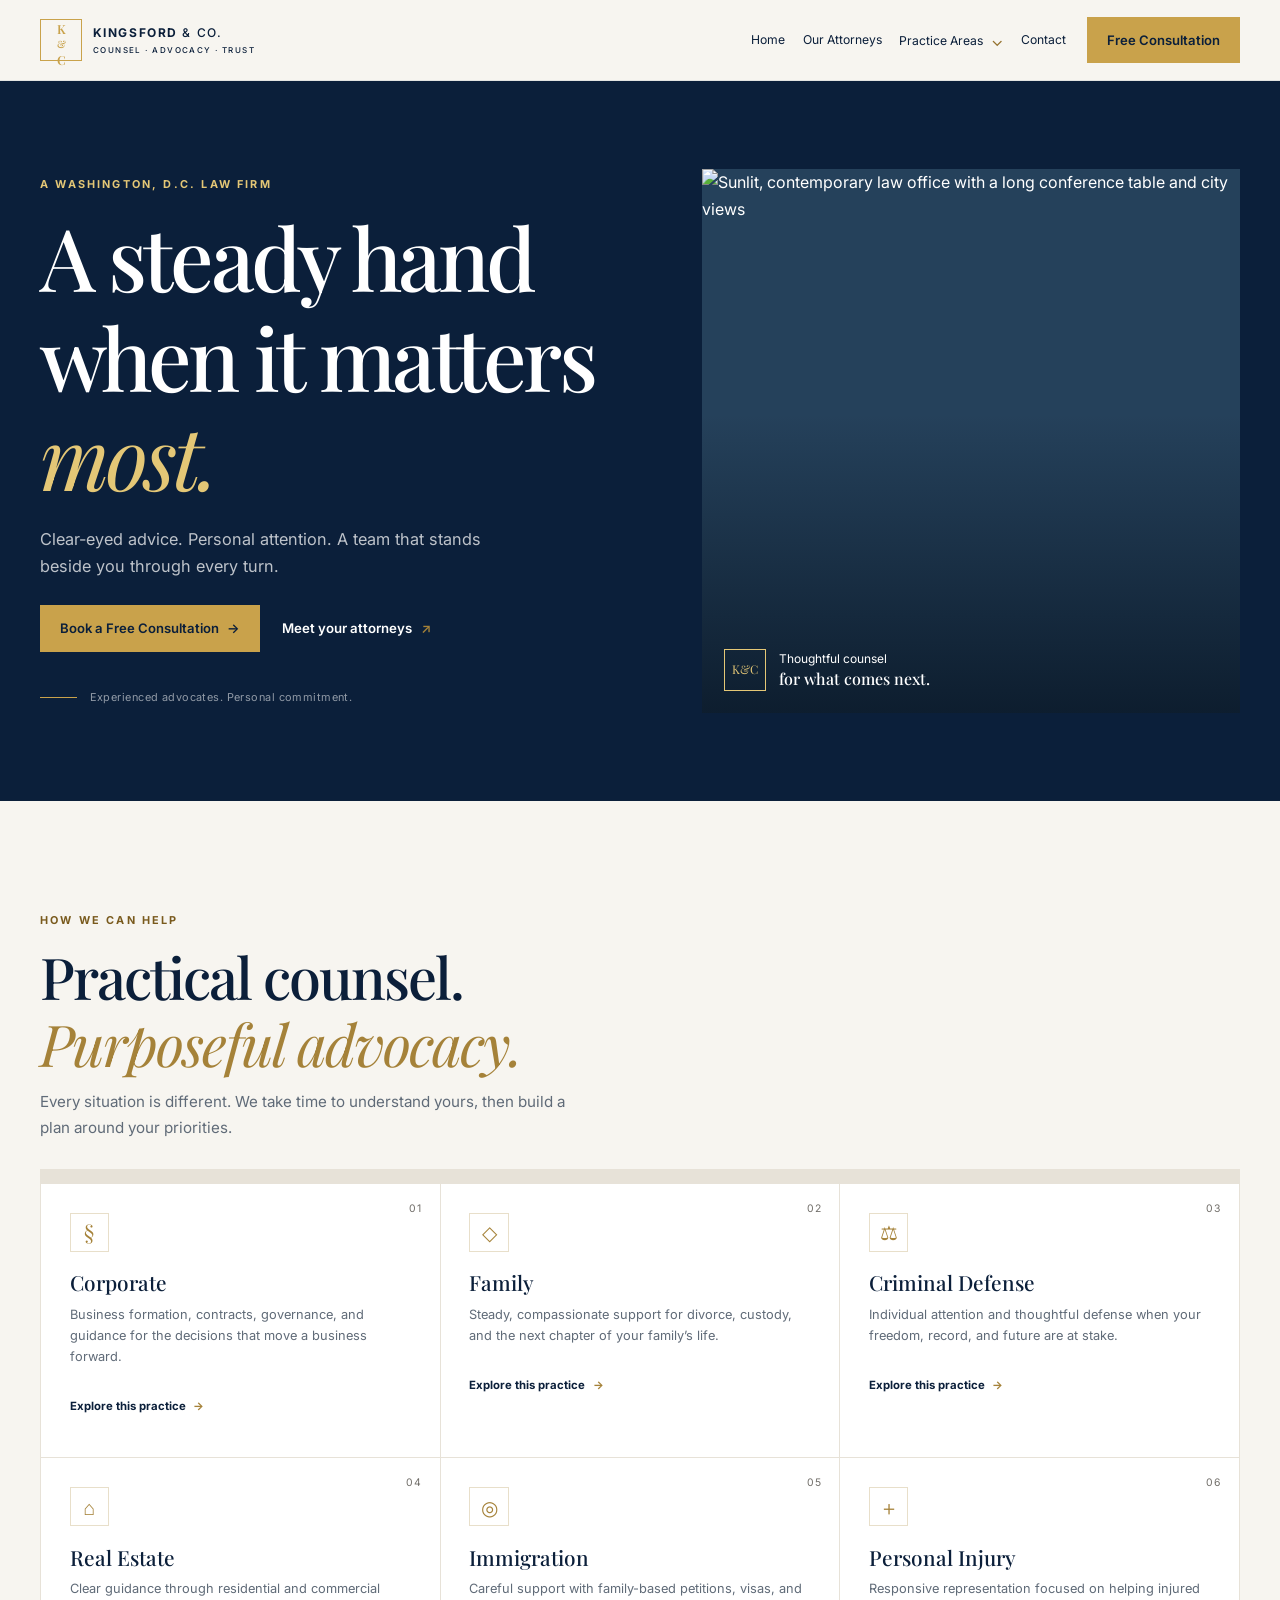
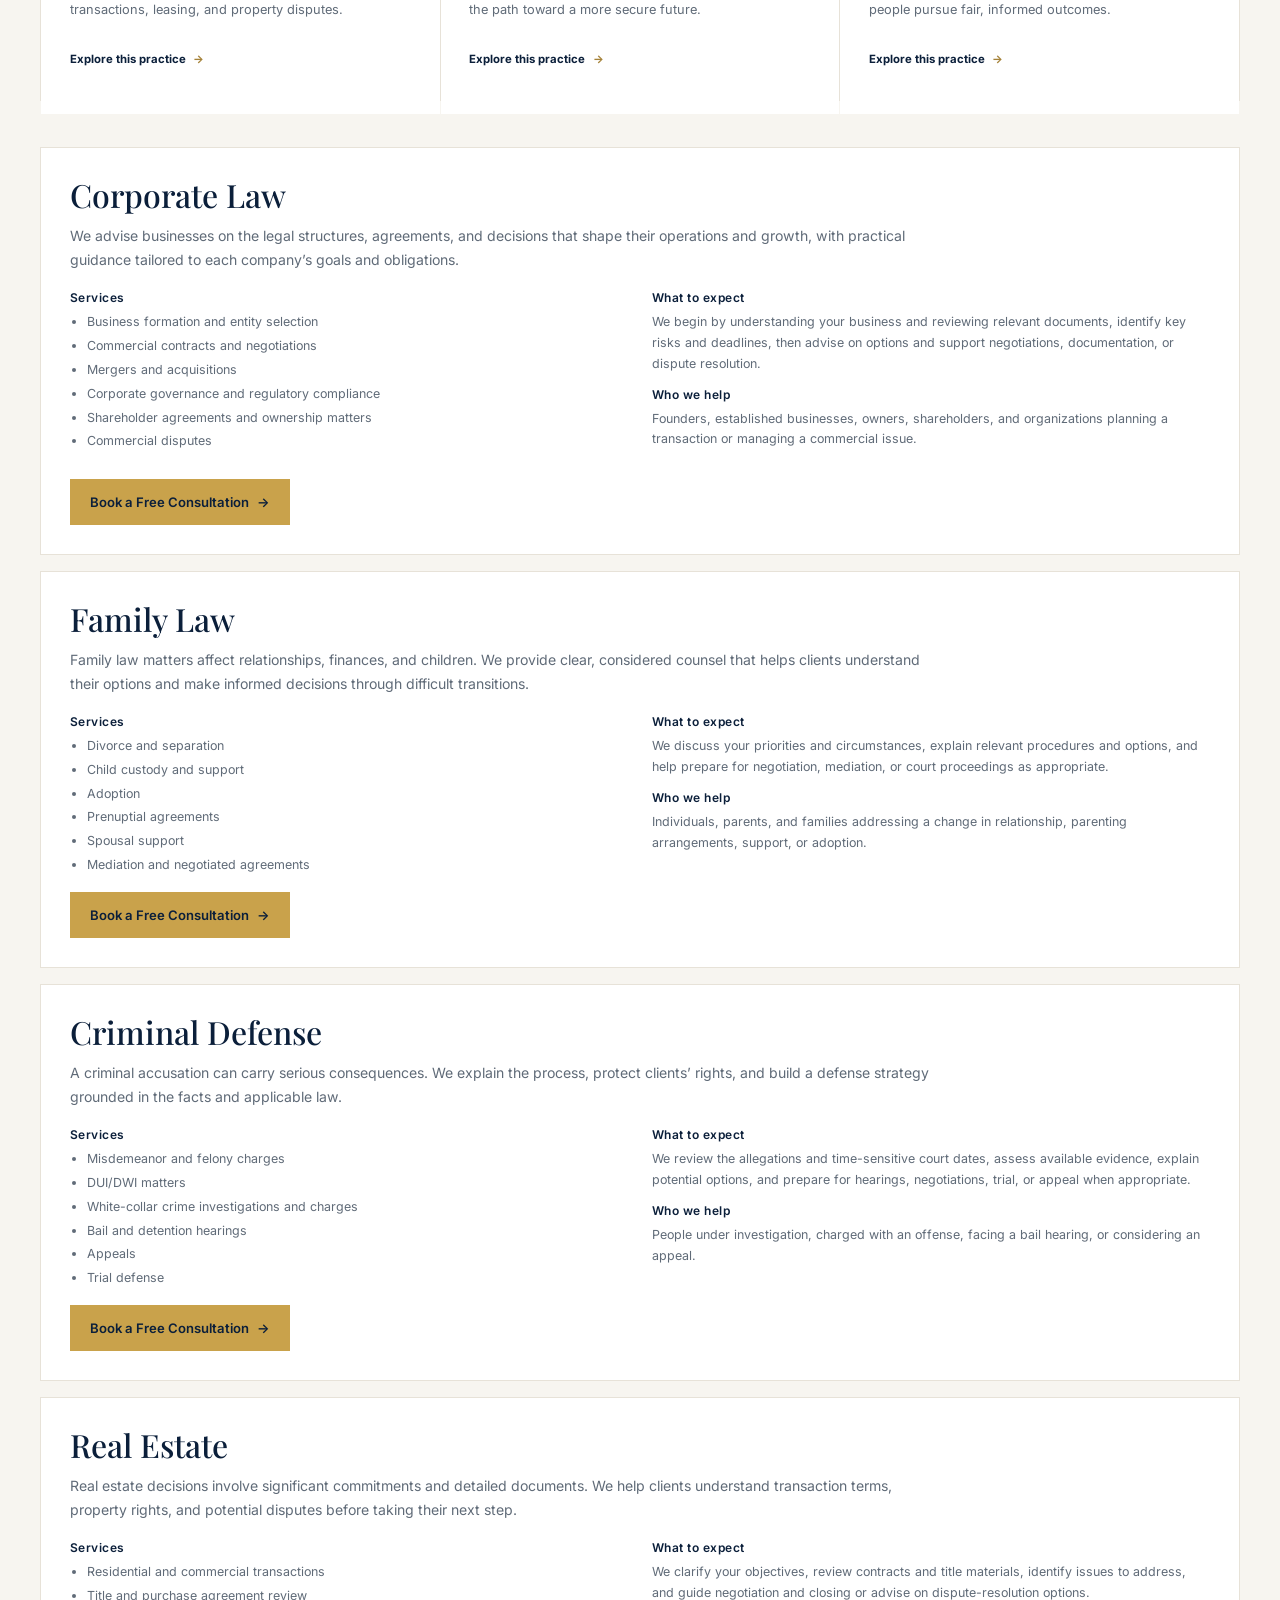
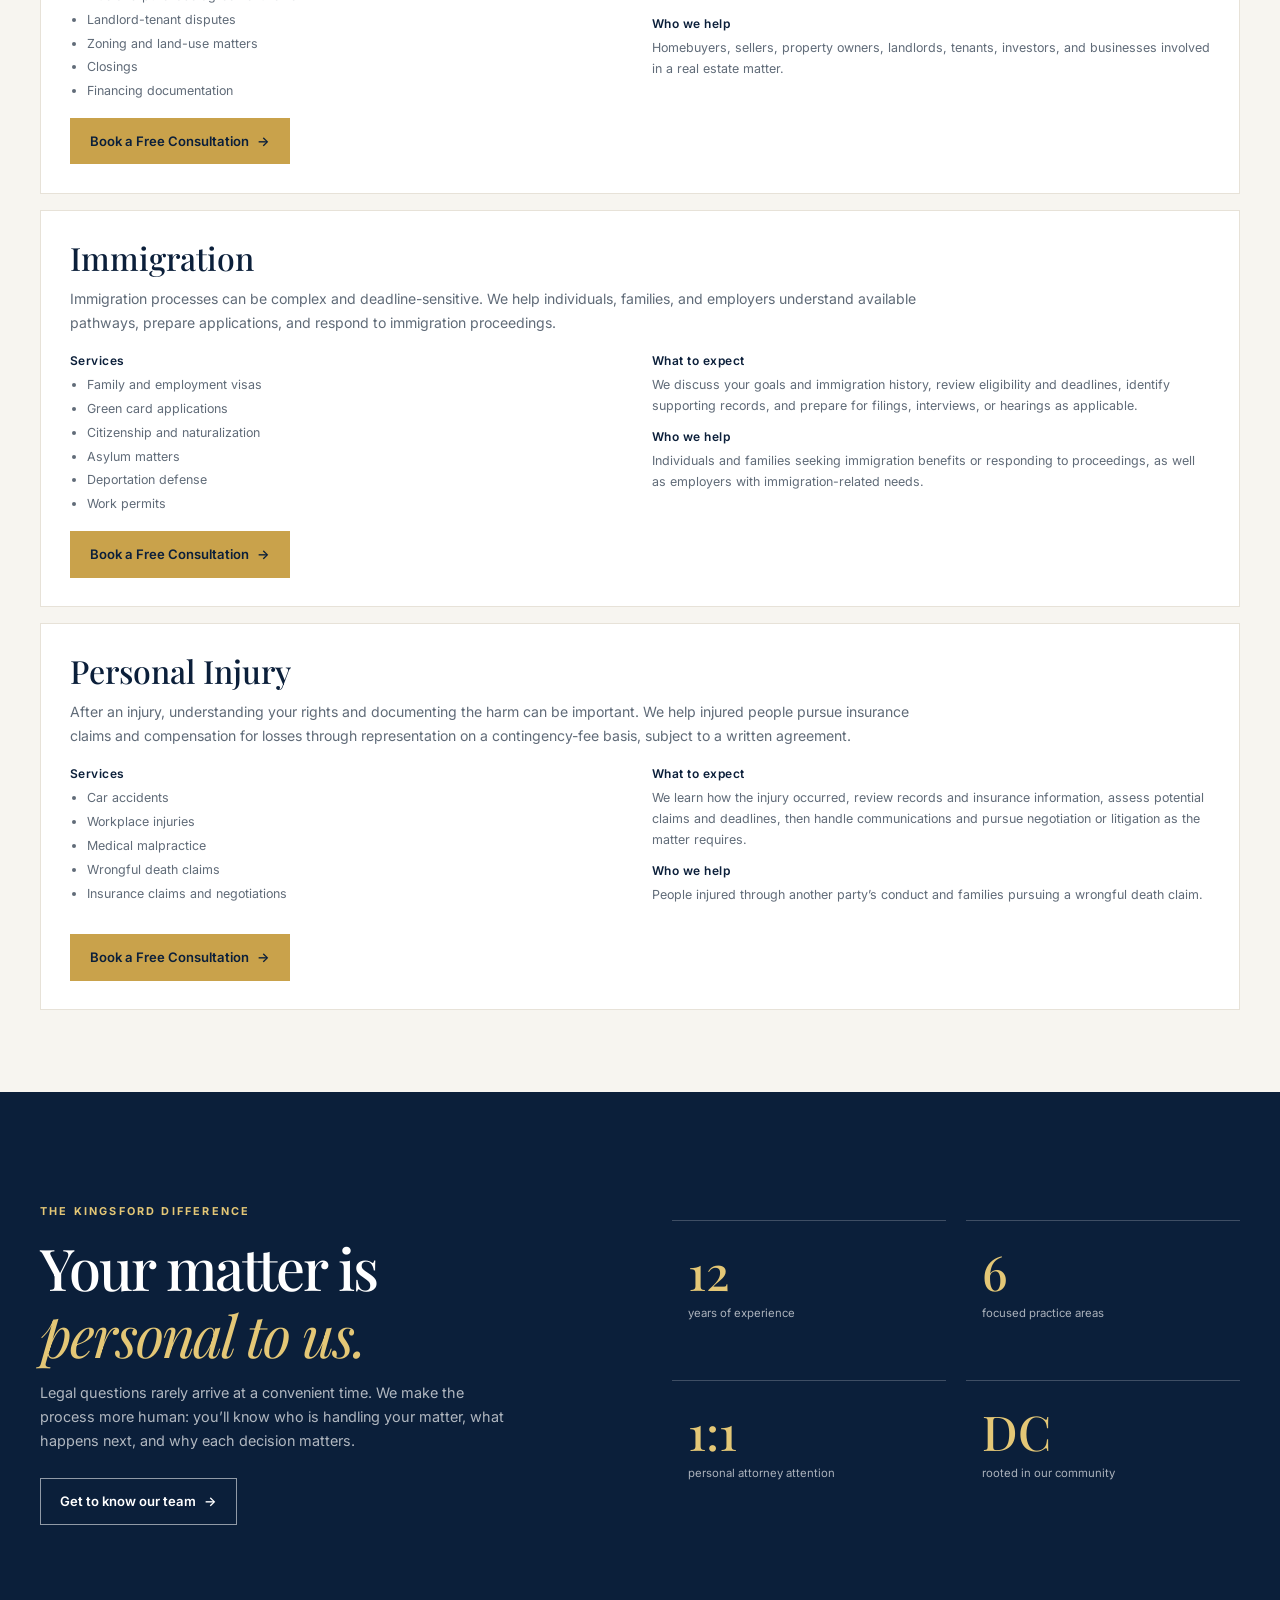
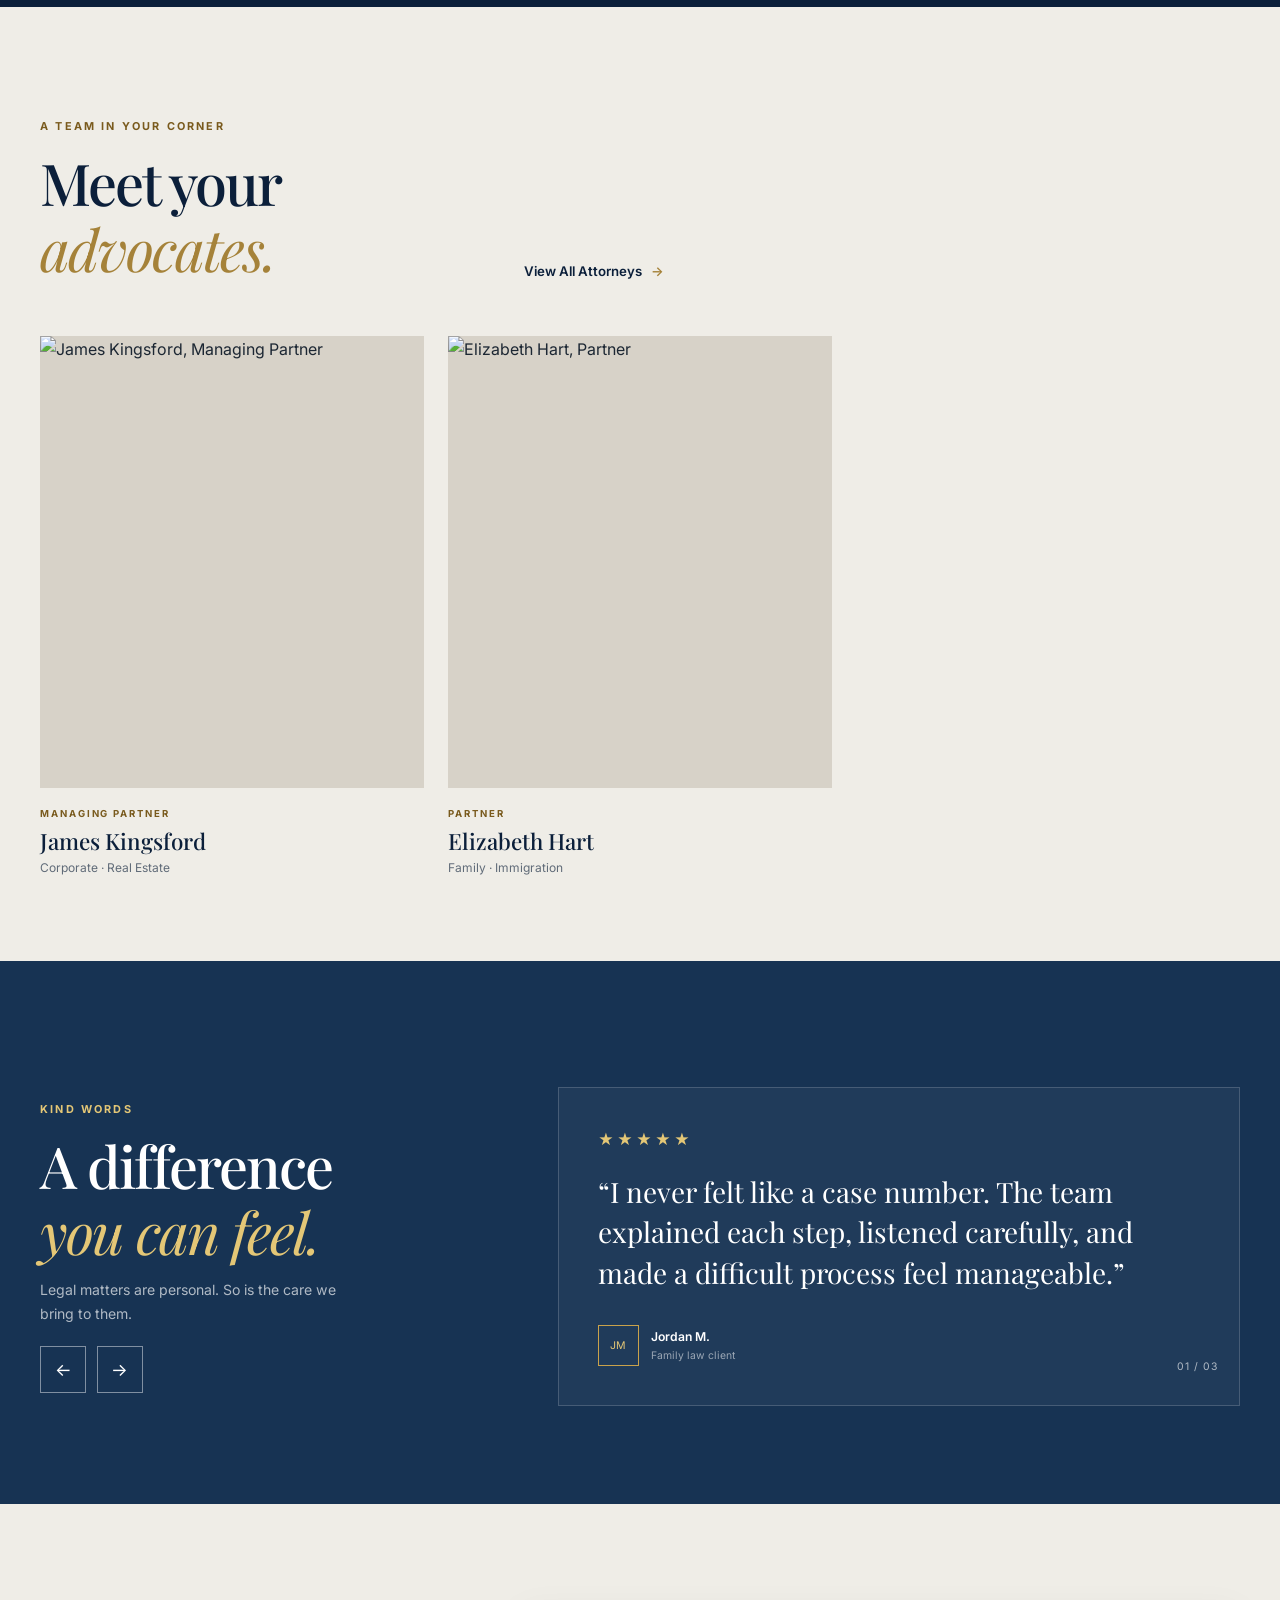
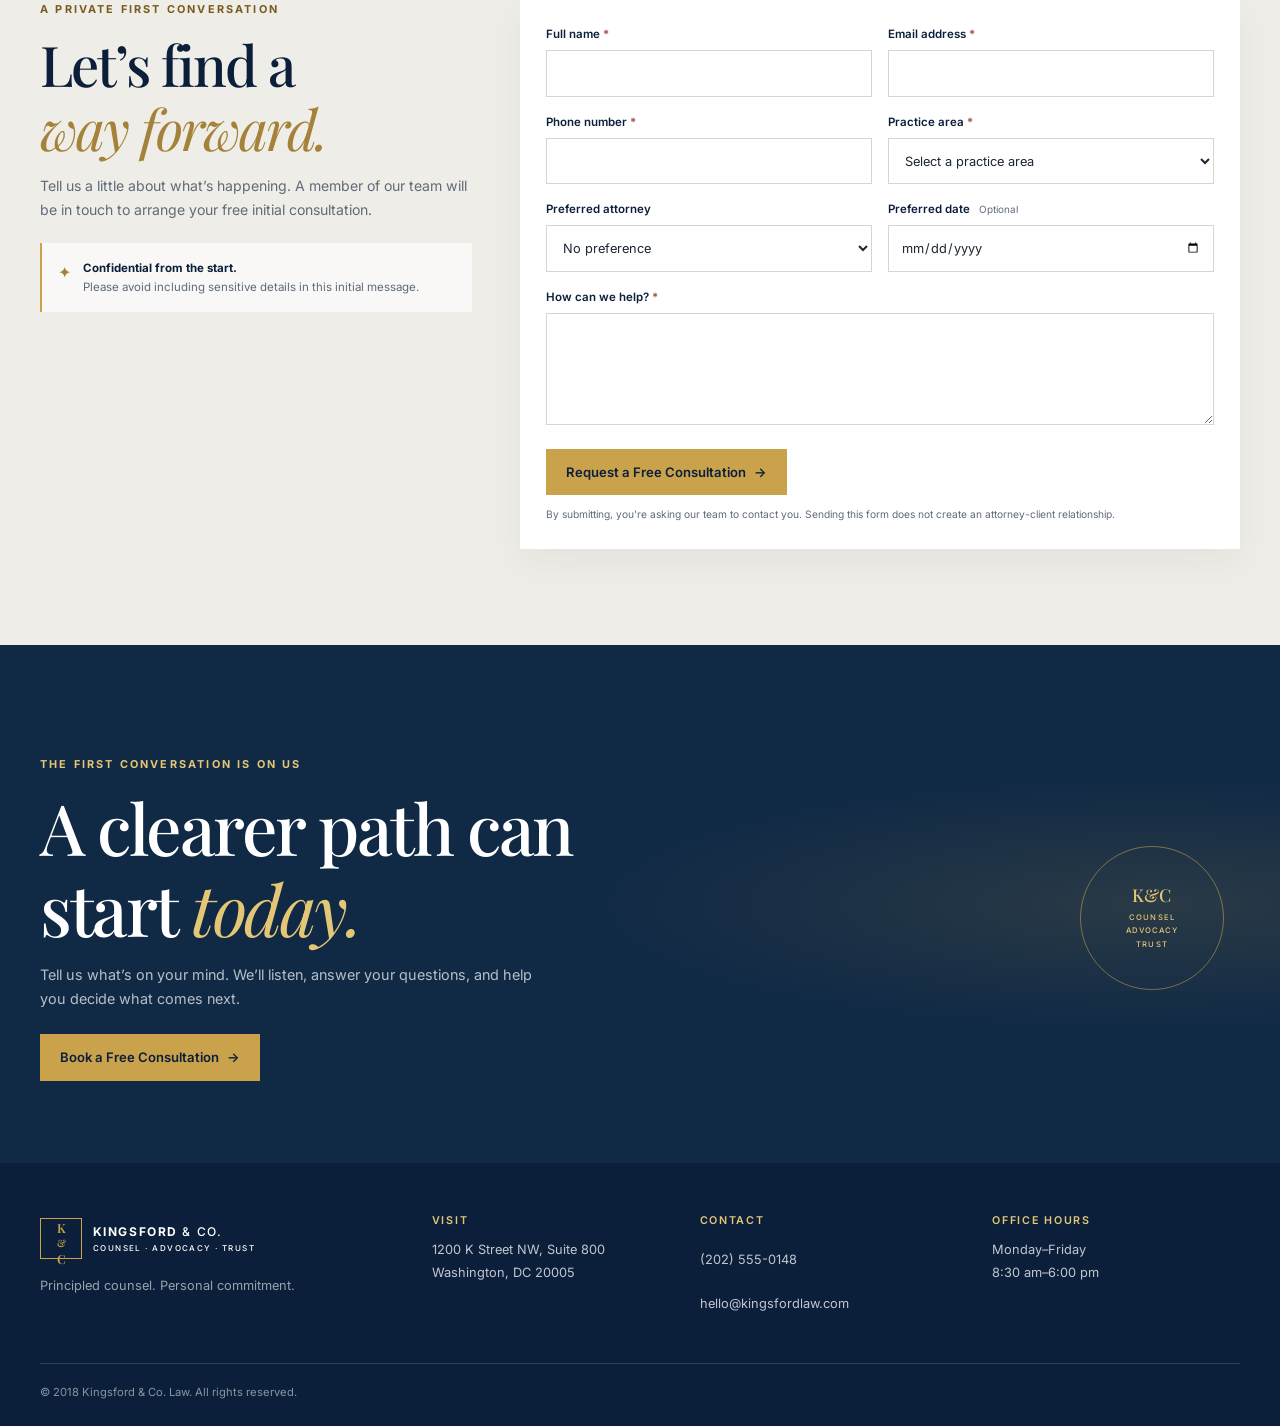
==== commit b1c9f6fe: "Update footer copyright and remove social links Co-authored-by: Copilot <223556219+Copilot@users.nor" ====
--- a/index.html
+++ b/index.html
@@ -181,7 +181,7 @@
       <div><h2>Contact</h2><p><a href="tel:+12025550148">(202) 555-0148</a><br><a href="mailto:hello@kingsfordlaw.com">hello@kingsfordlaw.com</a></p></div>
       <div><h2>Office hours</h2><p>Monday–Friday<br>8:30 am–6:00 pm</p></div>
     </div>
-    <div class="container footer-bottom"><span>© <span data-current-year>2026</span> Kingsford &amp; Co. Law. All rights reserved.</span><div><a href="https://www.linkedin.com/" aria-label="LinkedIn">LinkedIn</a><a href="https://www.instagram.com/" aria-label="Instagram">Instagram</a></div></div>
+    <div class="container footer-bottom"><span>© 2018 Kingsford &amp; Co. Law. All rights reserved.</span></div>
   </footer>
   <a class="back-to-top" href="#main" aria-label="Back to top">↑</a>
   <a class="mobile-call" href="tel:+12025550148" aria-label="Call Kingsford & Co. Law now">Call now <span aria-hidden="true">↗</span></a>
--- a/css/style.css
+++ b/css/style.css
@@ -279,8 +279,6 @@
 .brand-light { color: var(--white); }
 .footer-brand > p { margin-top: .9rem; color: rgb(255 255 255 / 58%); }
 .footer-bottom { display: flex; flex-direction: column; gap: .8rem; padding-top: 1.2rem; border-top: 1px solid rgb(255 255 255 / 14%); color: rgb(255 255 255 / 52%); font-size: .7rem; }
-.footer-bottom > div { display: flex; gap: 1.2rem; }
-.footer-bottom a { min-height: 2.75rem; display: inline-flex; align-items: center; text-decoration: none; }
 .back-to-top { position: fixed; z-index: 8; right: 1rem; bottom: 1rem; width: 2.9rem; height: 2.9rem; display: grid; place-items: center; color: var(--navy); background: var(--gold); font-size: 1.2rem; text-decoration: none; opacity: 0; pointer-events: none; transition: opacity .2s ease; }
 .back-to-top.is-visible { opacity: 1; pointer-events: auto; }
 :focus-visible { outline: 3px solid var(--gold); outline-offset: 3px; }
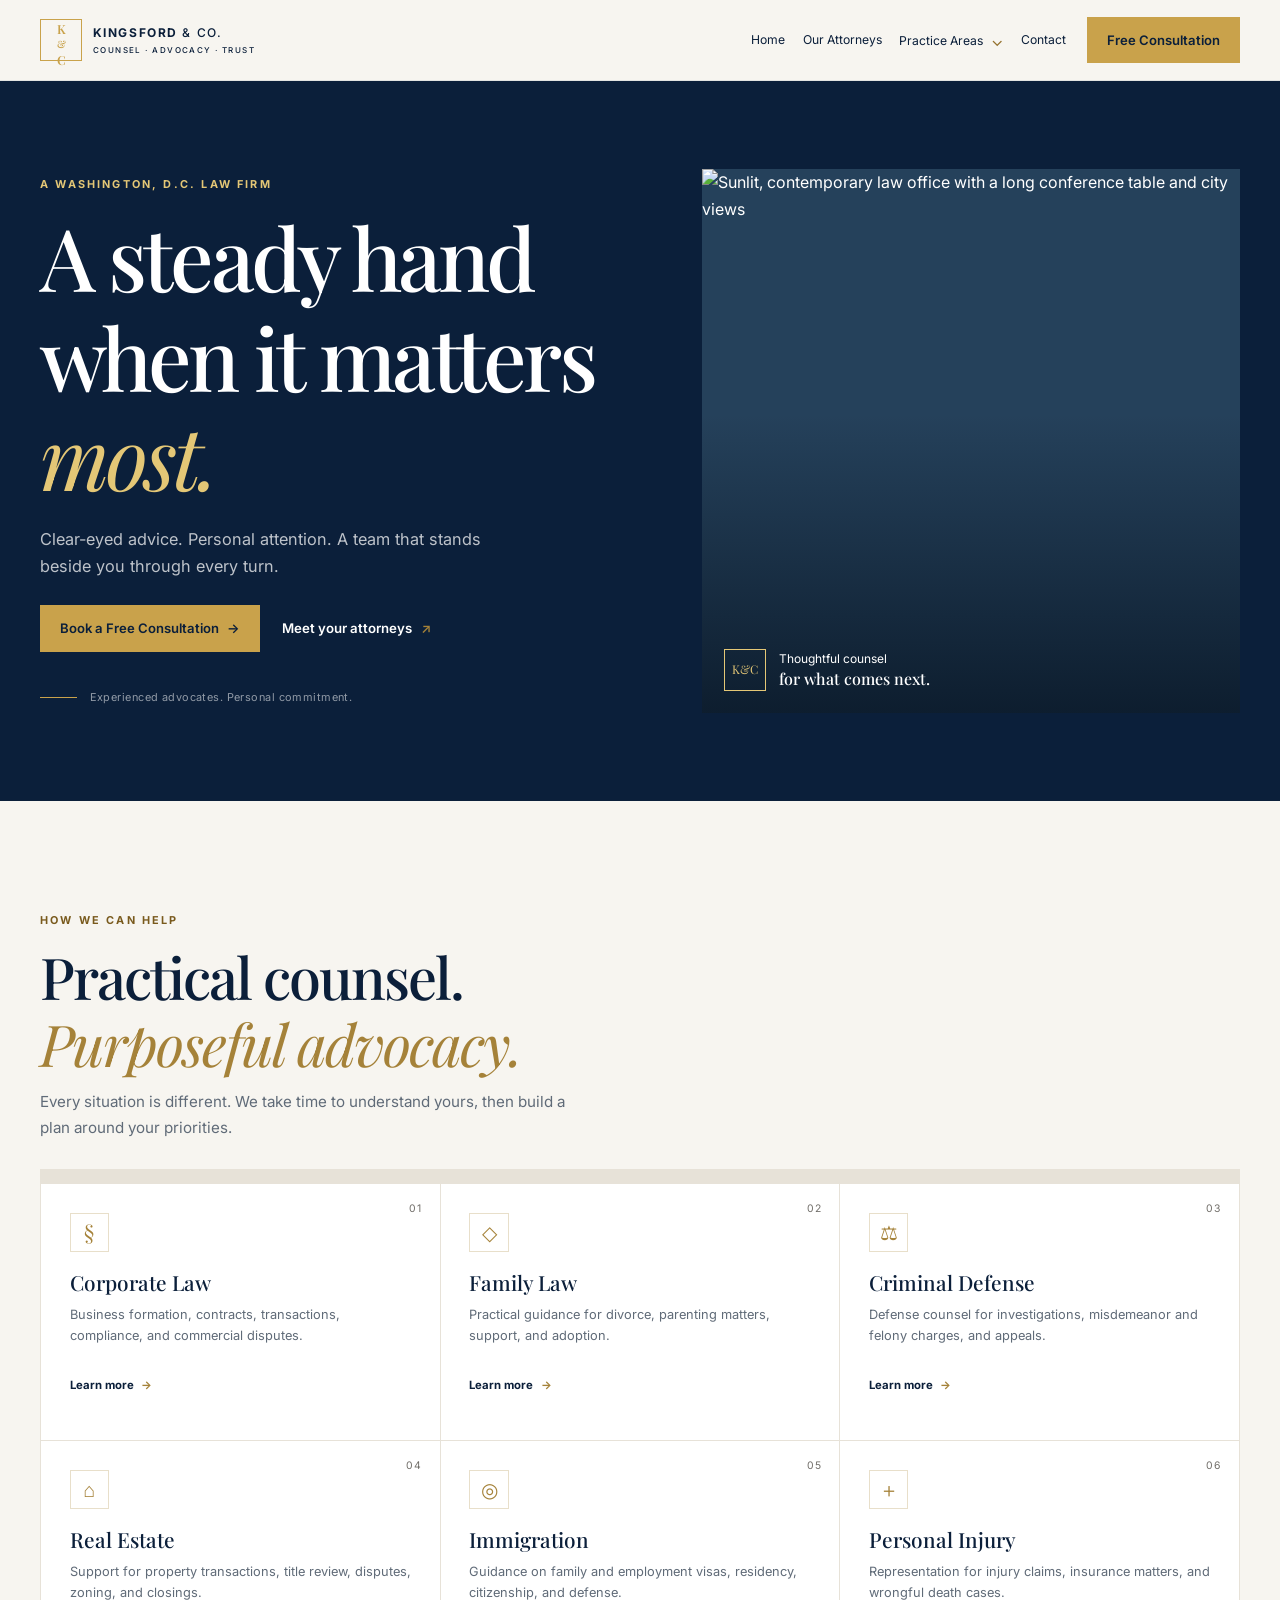
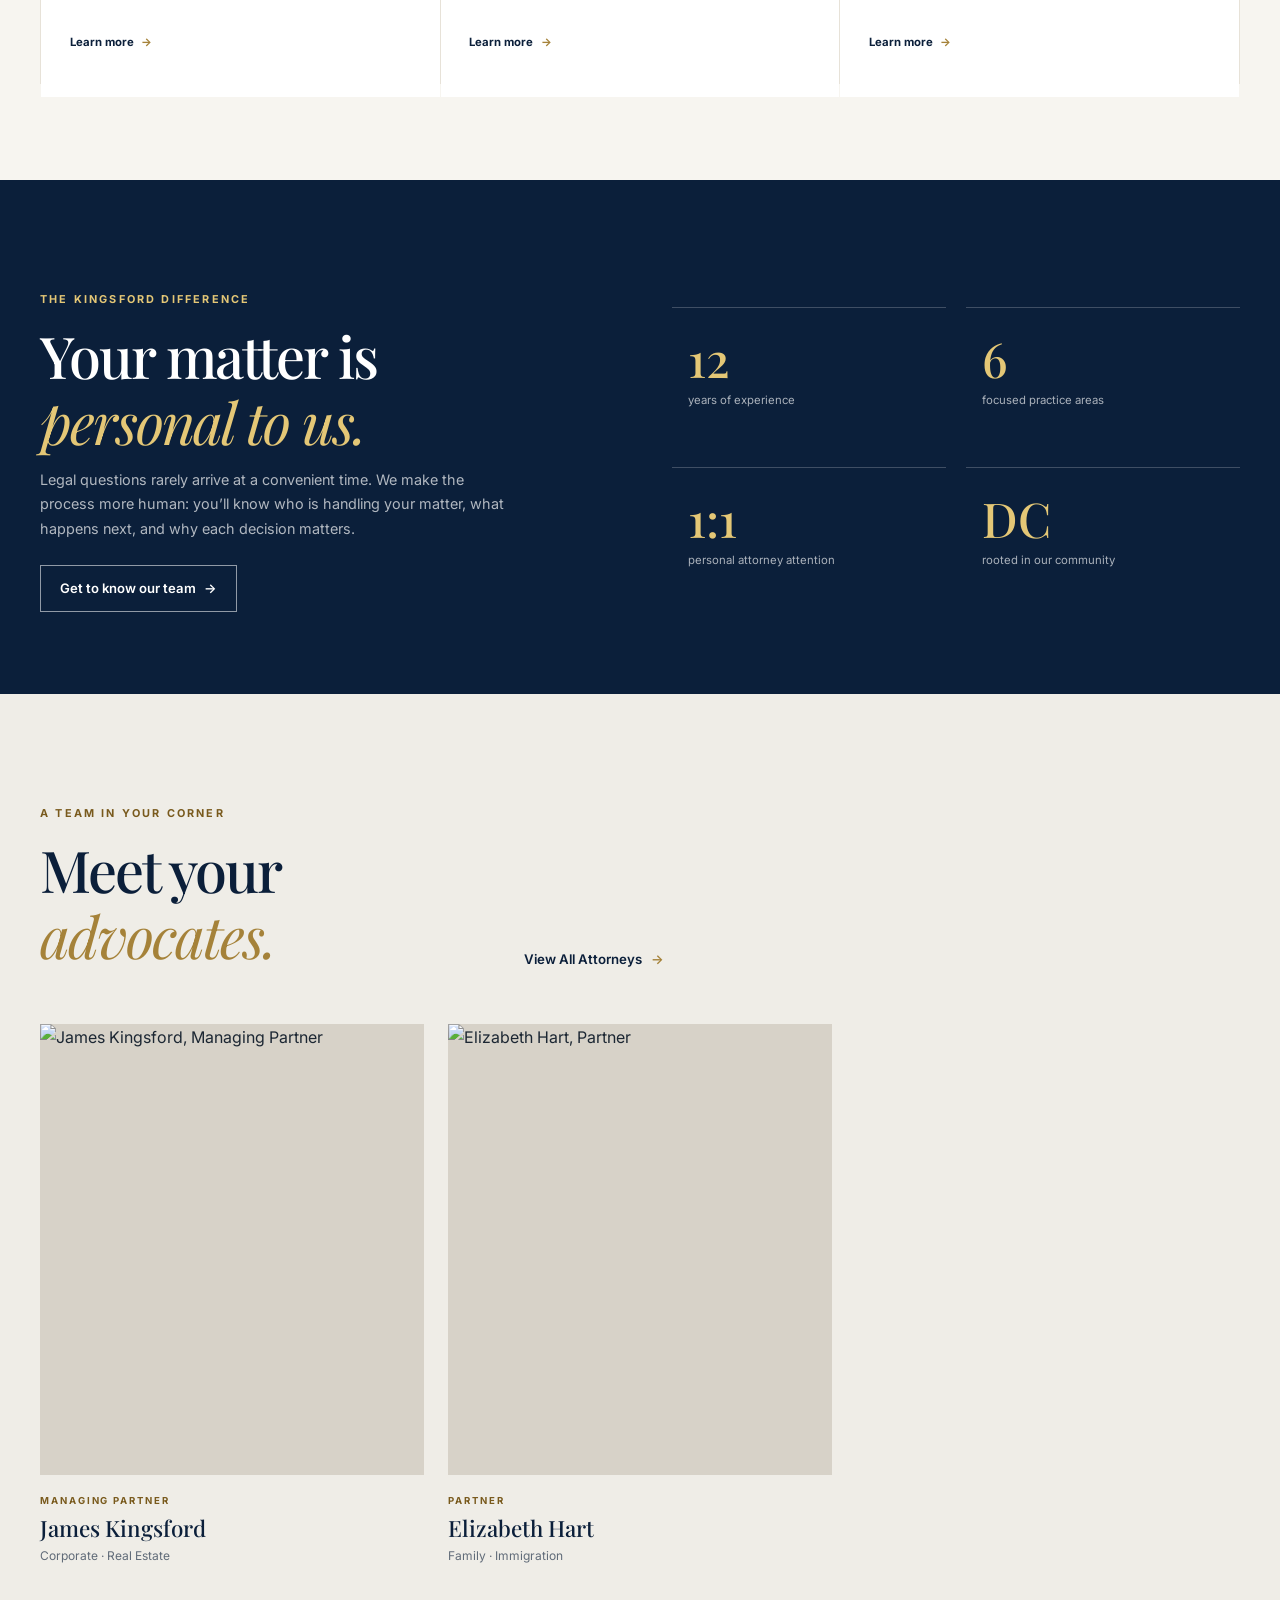
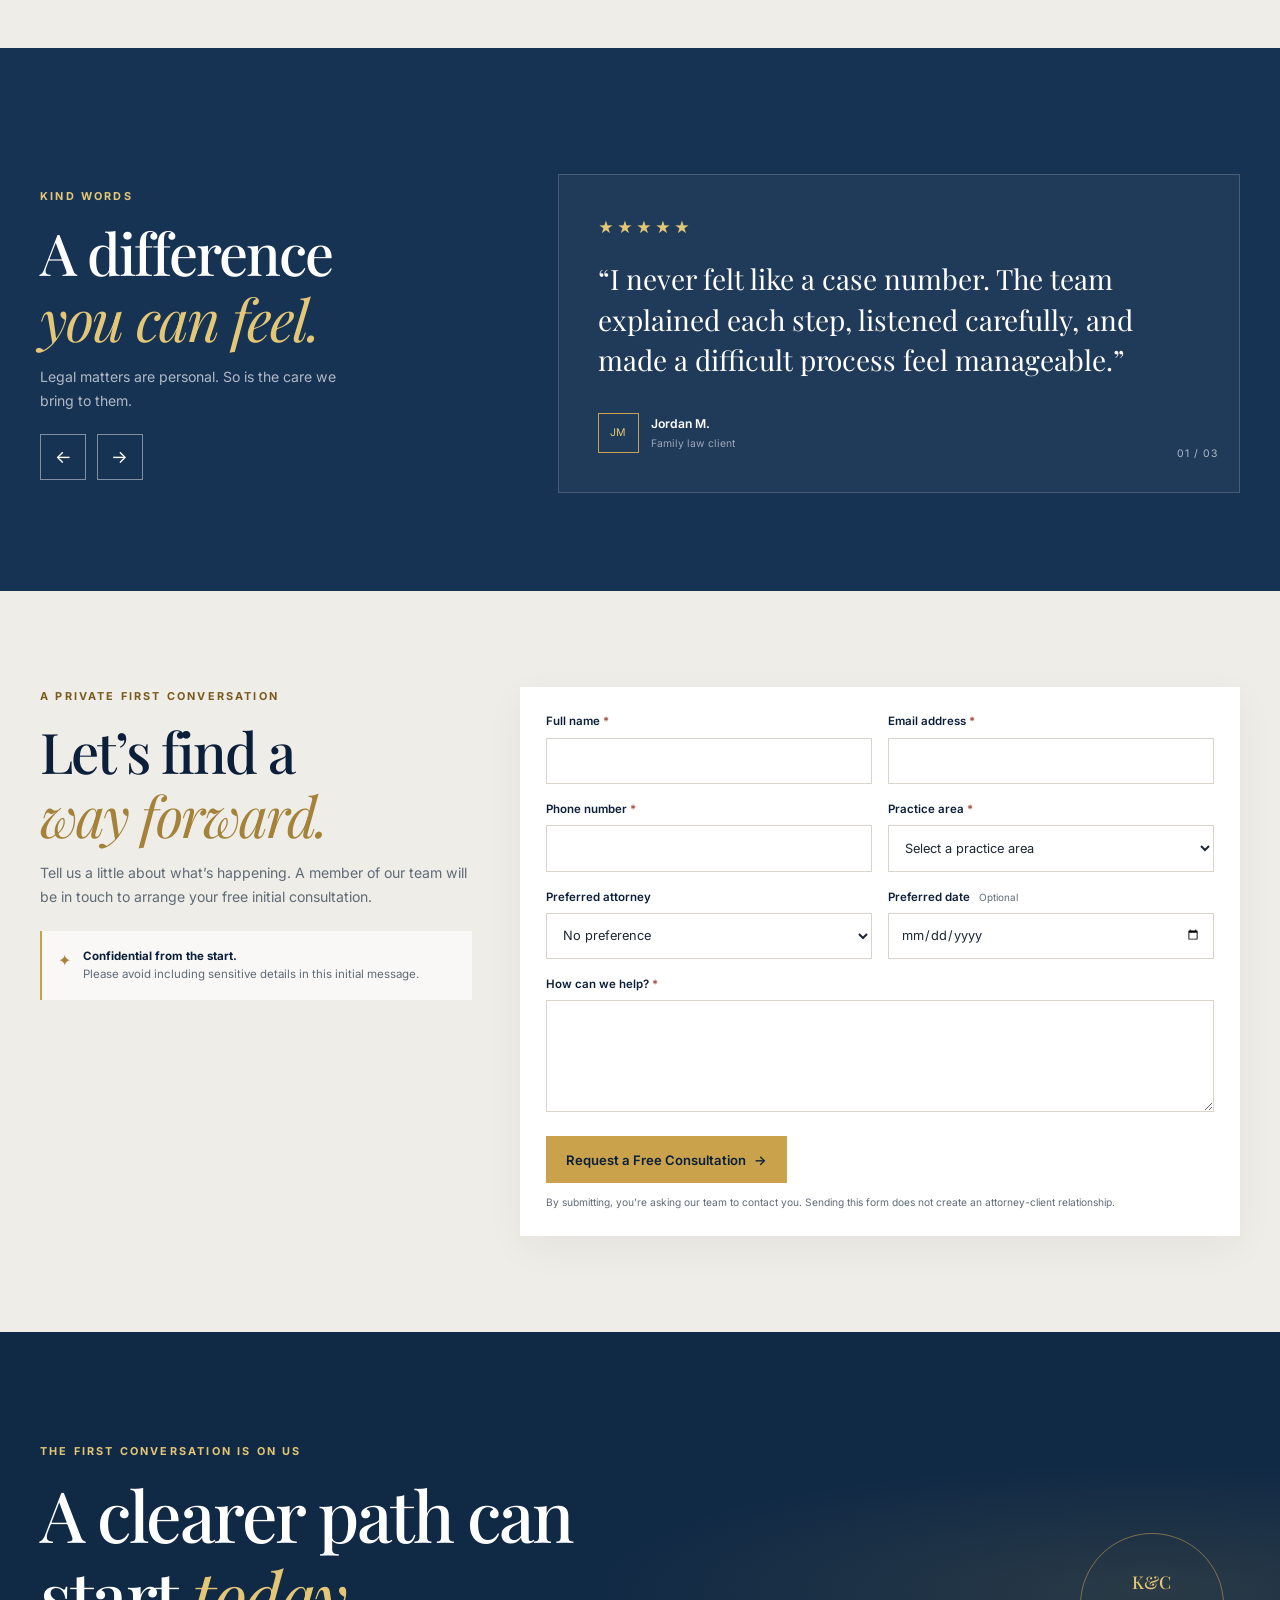
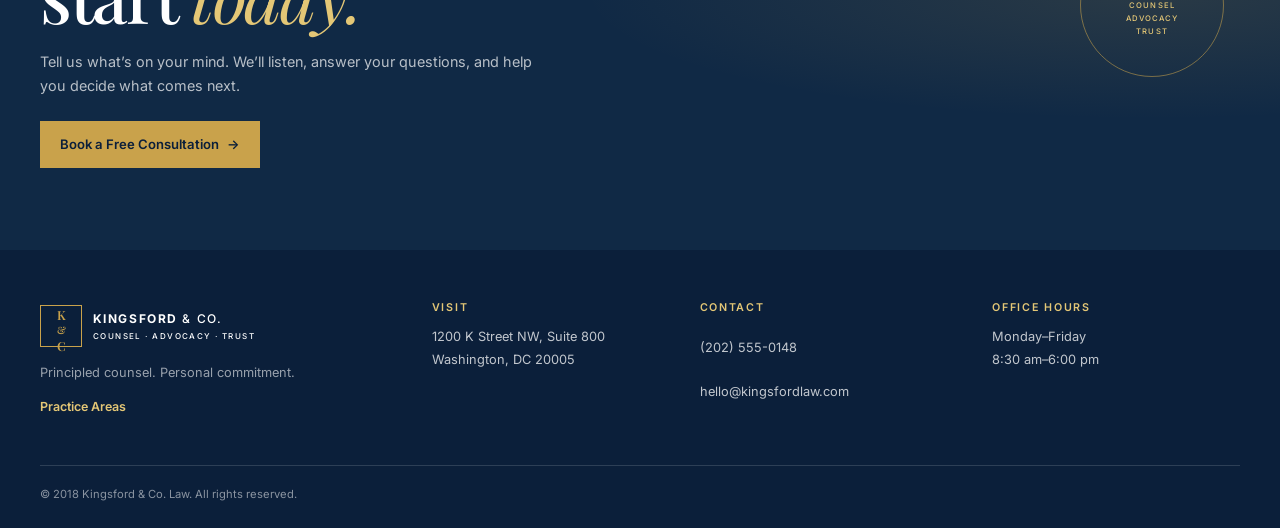
==== commit d3a997e1: "Add dedicated practice areas page Co-authored-by: Copilot <223556219+Copilot@users.noreply.github.co" ====
--- a/index.html
+++ b/index.html
@@ -25,7 +25,7 @@
         <div class="nav-dropdown">
           <button class="nav-dropdown-toggle" type="button" aria-expanded="false" aria-controls="practice-area-menu">Practice Areas <span aria-hidden="true">⌄</span></button>
           <div class="nav-dropdown-menu" id="practice-area-menu">
-            <a href="index.html#corporate-law">Corporate Law</a><a href="index.html#family-law">Family Law</a><a href="index.html#criminal-defense">Criminal Defense</a><a href="index.html#real-estate-law">Real Estate</a><a href="index.html#immigration-law">Immigration</a><a href="index.html#personal-injury">Personal Injury</a>
+            <a href="practice-areas.html#corporate-law">Corporate Law</a><a href="practice-areas.html#family-law">Family Law</a><a href="practice-areas.html#criminal-defense">Criminal Defense</a><a href="practice-areas.html#real-estate-law">Real Estate</a><a href="practice-areas.html#immigration-law">Immigration</a><a href="practice-areas.html#personal-injury">Personal Injury</a>
           </div>
         </div>
         <a href="contact.html">Contact</a>
@@ -58,68 +58,12 @@
           <p>Every situation is different. We take time to understand yours, then build a plan around your priorities.</p>
         </div>
         <div class="practice-grid">
-          <article class="practice-card reveal"><span class="practice-number">01</span><span class="practice-icon" aria-hidden="true">§</span><h3>Corporate</h3><p>Business formation, contracts, governance, and guidance for the decisions that move a business forward.</p><a href="contact.html?practice=Corporate" aria-label="Ask about corporate law">Explore this practice <span aria-hidden="true">→</span></a></article>
-          <article class="practice-card reveal"><span class="practice-number">02</span><span class="practice-icon" aria-hidden="true">◇</span><h3>Family</h3><p>Steady, compassionate support for divorce, custody, and the next chapter of your family’s life.</p><a href="contact.html?practice=Family" aria-label="Ask about family law">Explore this practice <span aria-hidden="true">→</span></a></article>
-          <article class="practice-card reveal"><span class="practice-number">03</span><span class="practice-icon" aria-hidden="true">⚖</span><h3>Criminal Defense</h3><p>Individual attention and thoughtful defense when your freedom, record, and future are at stake.</p><a href="contact.html?practice=Criminal%20Defense" aria-label="Ask about criminal defense">Explore this practice <span aria-hidden="true">→</span></a></article>
-          <article class="practice-card reveal"><span class="practice-number">04</span><span class="practice-icon" aria-hidden="true">⌂</span><h3>Real Estate</h3><p>Clear guidance through residential and commercial transactions, leasing, and property disputes.</p><a href="contact.html?practice=Real%20Estate" aria-label="Ask about real estate law">Explore this practice <span aria-hidden="true">→</span></a></article>
-          <article class="practice-card reveal"><span class="practice-number">05</span><span class="practice-icon" aria-hidden="true">◎</span><h3>Immigration</h3><p>Careful support with family-based petitions, visas, and the path toward a more secure future.</p><a href="contact.html?practice=Immigration" aria-label="Ask about immigration law">Explore this practice <span aria-hidden="true">→</span></a></article>
-          <article class="practice-card reveal"><span class="practice-number">06</span><span class="practice-icon" aria-hidden="true">＋</span><h3>Personal Injury</h3><p>Responsive representation focused on helping injured people pursue fair, informed outcomes.</p><a href="contact.html?practice=Personal%20Injury" aria-label="Ask about personal injury law">Explore this practice <span aria-hidden="true">→</span></a></article>
-        </div>
-        <div class="practice-detail-list">
-          <article class="practice-detail reveal" id="corporate-law" aria-labelledby="corporate-law-title">
-            <h3 id="corporate-law-title">Corporate Law</h3>
-            <p class="practice-detail-overview">We advise businesses on the legal structures, agreements, and decisions that shape their operations and growth, with practical guidance tailored to each company’s goals and obligations.</p>
-            <div class="practice-detail-grid">
-              <div><h4>Services</h4><ul><li>Business formation and entity selection</li><li>Commercial contracts and negotiations</li><li>Mergers and acquisitions</li><li>Corporate governance and regulatory compliance</li><li>Shareholder agreements and ownership matters</li><li>Commercial disputes</li></ul></div>
-              <div><h4>What to expect</h4><p>We begin by understanding your business and reviewing relevant documents, identify key risks and deadlines, then advise on options and support negotiations, documentation, or dispute resolution.</p><h4>Who we help</h4><p>Founders, established businesses, owners, shareholders, and organizations planning a transaction or managing a commercial issue.</p></div>
-            </div>
-            <a class="button button-gold" href="contact.html?practice=Corporate#consultation-form">Book a Free Consultation <span aria-hidden="true">→</span></a>
-          </article>
-          <article class="practice-detail reveal" id="family-law" aria-labelledby="family-law-title">
-            <h3 id="family-law-title">Family Law</h3>
-            <p class="practice-detail-overview">Family law matters affect relationships, finances, and children. We provide clear, considered counsel that helps clients understand their options and make informed decisions through difficult transitions.</p>
-            <div class="practice-detail-grid">
-              <div><h4>Services</h4><ul><li>Divorce and separation</li><li>Child custody and support</li><li>Adoption</li><li>Prenuptial agreements</li><li>Spousal support</li><li>Mediation and negotiated agreements</li></ul></div>
-              <div><h4>What to expect</h4><p>We discuss your priorities and circumstances, explain relevant procedures and options, and help prepare for negotiation, mediation, or court proceedings as appropriate.</p><h4>Who we help</h4><p>Individuals, parents, and families addressing a change in relationship, parenting arrangements, support, or adoption.</p></div>
-            </div>
-            <a class="button button-gold" href="contact.html?practice=Family#consultation-form">Book a Free Consultation <span aria-hidden="true">→</span></a>
-          </article>
-          <article class="practice-detail reveal" id="criminal-defense" aria-labelledby="criminal-defense-title">
-            <h3 id="criminal-defense-title">Criminal Defense</h3>
-            <p class="practice-detail-overview">A criminal accusation can carry serious consequences. We explain the process, protect clients’ rights, and build a defense strategy grounded in the facts and applicable law.</p>
-            <div class="practice-detail-grid">
-              <div><h4>Services</h4><ul><li>Misdemeanor and felony charges</li><li>DUI/DWI matters</li><li>White-collar crime investigations and charges</li><li>Bail and detention hearings</li><li>Appeals</li><li>Trial defense</li></ul></div>
-              <div><h4>What to expect</h4><p>We review the allegations and time-sensitive court dates, assess available evidence, explain potential options, and prepare for hearings, negotiations, trial, or appeal when appropriate.</p><h4>Who we help</h4><p>People under investigation, charged with an offense, facing a bail hearing, or considering an appeal.</p></div>
-            </div>
-            <a class="button button-gold" href="contact.html?practice=Criminal%20Defense#consultation-form">Book a Free Consultation <span aria-hidden="true">→</span></a>
-          </article>
-          <article class="practice-detail reveal" id="real-estate-law" aria-labelledby="real-estate-law-title">
-            <h3 id="real-estate-law-title">Real Estate</h3>
-            <p class="practice-detail-overview">Real estate decisions involve significant commitments and detailed documents. We help clients understand transaction terms, property rights, and potential disputes before taking their next step.</p>
-            <div class="practice-detail-grid">
-              <div><h4>Services</h4><ul><li>Residential and commercial transactions</li><li>Title and purchase agreement review</li><li>Landlord-tenant disputes</li><li>Zoning and land-use matters</li><li>Closings</li><li>Financing documentation</li></ul></div>
-              <div><h4>What to expect</h4><p>We clarify your objectives, review contracts and title materials, identify issues to address, and guide negotiation and closing or advise on dispute-resolution options.</p><h4>Who we help</h4><p>Homebuyers, sellers, property owners, landlords, tenants, investors, and businesses involved in a real estate matter.</p></div>
-            </div>
-            <a class="button button-gold" href="contact.html?practice=Real%20Estate#consultation-form">Book a Free Consultation <span aria-hidden="true">→</span></a>
-          </article>
-          <article class="practice-detail reveal" id="immigration-law" aria-labelledby="immigration-law-title">
-            <h3 id="immigration-law-title">Immigration</h3>
-            <p class="practice-detail-overview">Immigration processes can be complex and deadline-sensitive. We help individuals, families, and employers understand available pathways, prepare applications, and respond to immigration proceedings.</p>
-            <div class="practice-detail-grid">
-              <div><h4>Services</h4><ul><li>Family and employment visas</li><li>Green card applications</li><li>Citizenship and naturalization</li><li>Asylum matters</li><li>Deportation defense</li><li>Work permits</li></ul></div>
-              <div><h4>What to expect</h4><p>We discuss your goals and immigration history, review eligibility and deadlines, identify supporting records, and prepare for filings, interviews, or hearings as applicable.</p><h4>Who we help</h4><p>Individuals and families seeking immigration benefits or responding to proceedings, as well as employers with immigration-related needs.</p></div>
-            </div>
-            <a class="button button-gold" href="contact.html?practice=Immigration#consultation-form">Book a Free Consultation <span aria-hidden="true">→</span></a>
-          </article>
-          <article class="practice-detail reveal" id="personal-injury" aria-labelledby="personal-injury-title">
-            <h3 id="personal-injury-title">Personal Injury</h3>
-            <p class="practice-detail-overview">After an injury, understanding your rights and documenting the harm can be important. We help injured people pursue insurance claims and compensation for losses through representation on a contingency-fee basis, subject to a written agreement.</p>
-            <div class="practice-detail-grid">
-              <div><h4>Services</h4><ul><li>Car accidents</li><li>Workplace injuries</li><li>Medical malpractice</li><li>Wrongful death claims</li><li>Insurance claims and negotiations</li></ul></div>
-              <div><h4>What to expect</h4><p>We learn how the injury occurred, review records and insurance information, assess potential claims and deadlines, then handle communications and pursue negotiation or litigation as the matter requires.</p><h4>Who we help</h4><p>People injured through another party’s conduct and families pursuing a wrongful death claim.</p></div>
-            </div>
-            <a class="button button-gold" href="contact.html?practice=Personal%20Injury#consultation-form">Book a Free Consultation <span aria-hidden="true">→</span></a>
-          </article>
+          <article class="practice-card reveal"><span class="practice-number">01</span><span class="practice-icon" aria-hidden="true">§</span><h3>Corporate Law</h3><p>Business formation, contracts, transactions, compliance, and commercial disputes.</p><a href="practice-areas.html#corporate-law">Learn more <span aria-hidden="true">→</span></a></article>
+          <article class="practice-card reveal"><span class="practice-number">02</span><span class="practice-icon" aria-hidden="true">◇</span><h3>Family Law</h3><p>Practical guidance for divorce, parenting matters, support, and adoption.</p><a href="practice-areas.html#family-law">Learn more <span aria-hidden="true">→</span></a></article>
+          <article class="practice-card reveal"><span class="practice-number">03</span><span class="practice-icon" aria-hidden="true">⚖</span><h3>Criminal Defense</h3><p>Defense counsel for investigations, misdemeanor and felony charges, and appeals.</p><a href="practice-areas.html#criminal-defense">Learn more <span aria-hidden="true">→</span></a></article>
+          <article class="practice-card reveal"><span class="practice-number">04</span><span class="practice-icon" aria-hidden="true">⌂</span><h3>Real Estate</h3><p>Support for property transactions, title review, disputes, zoning, and closings.</p><a href="practice-areas.html#real-estate-law">Learn more <span aria-hidden="true">→</span></a></article>
+          <article class="practice-card reveal"><span class="practice-number">05</span><span class="practice-icon" aria-hidden="true">◎</span><h3>Immigration</h3><p>Guidance on family and employment visas, residency, citizenship, and defense.</p><a href="practice-areas.html#immigration-law">Learn more <span aria-hidden="true">→</span></a></article>
+          <article class="practice-card reveal"><span class="practice-number">06</span><span class="practice-icon" aria-hidden="true">＋</span><h3>Personal Injury</h3><p>Representation for injury claims, insurance matters, and wrongful death cases.</p><a href="practice-areas.html#personal-injury">Learn more <span aria-hidden="true">→</span></a></article>
         </div>
       </div>
     </section>
@@ -176,7 +120,7 @@
   </main>
   <footer class="site-footer">
     <div class="container footer-grid">
-      <div class="footer-brand"><a class="brand brand-light" href="index.html"><span class="brand-mark">K<span>&amp;</span>C</span><span class="brand-name">KINGSFORD <span>&amp; CO.</span><small>COUNSEL · ADVOCACY · TRUST</small></span></a><p>Principled counsel. Personal commitment.</p></div>
+      <div class="footer-brand"><a class="brand brand-light" href="index.html"><span class="brand-mark">K<span>&amp;</span>C</span><span class="brand-name">KINGSFORD <span>&amp; CO.</span><small>COUNSEL · ADVOCACY · TRUST</small></span></a><p>Principled counsel. Personal commitment.</p><a class="footer-practice-link" href="practice-areas.html">Practice Areas</a></div>
       <div><h2>Visit</h2><p>1200 K Street NW, Suite 800<br>Washington, DC 20005</p></div>
       <div><h2>Contact</h2><p><a href="tel:+12025550148">(202) 555-0148</a><br><a href="mailto:hello@kingsfordlaw.com">hello@kingsfordlaw.com</a></p></div>
       <div><h2>Office hours</h2><p>Monday–Friday<br>8:30 am–6:00 pm</p></div>
--- a/css/style.css
+++ b/css/style.css
@@ -90,14 +90,23 @@
 .practice-card a { min-height: 2.75rem; display: inline-flex; align-items: center; gap: .45rem; color: var(--navy); font-size: .71rem; font-weight: 700; text-decoration: none; }
 .practice-detail-list { display: grid; gap: 1rem; margin-top: 2rem; }
 .practice-detail { scroll-margin-top: 6rem; padding: 1.3rem; border: 1px solid var(--line); background: var(--white); }
-.practice-detail h3 { margin-bottom: .65rem; color: var(--navy); font-size: clamp(1.45rem, 5vw, 2rem); }
+.practice-detail h2 { margin-bottom: .65rem; color: var(--navy); font-size: clamp(1.45rem, 5vw, 2rem); }
 .practice-detail-overview { max-width: 54rem; color: var(--muted); font-size: .88rem; }
 .practice-detail-grid { display: grid; gap: .7rem 1.5rem; margin-bottom: 1rem; }
-.practice-detail h4 { margin: .25rem 0 .45rem; color: var(--navy); font: 600 .75rem var(--sans); letter-spacing: .04em; }
+.practice-detail-grid h3, .practice-attorneys h3 { margin: .25rem 0 .45rem; color: var(--navy); font: 600 .75rem var(--sans); letter-spacing: .04em; }
 .practice-detail-grid p, .practice-detail-grid li { color: var(--muted); font-size: .78rem; line-height: 1.65; }
 .practice-detail-grid ul { margin: 0; padding-left: 1.1rem; }
+.practice-detail-grid ol { margin: 0 0 1rem; padding-left: 1.2rem; }
 .practice-detail-grid li + li { margin-top: .2rem; }
 .practice-detail .button { min-height: 2.9rem; }
+.practice-quicklinks { position: sticky; z-index: 8; top: 5rem; border-bottom: 1px solid var(--line); background: rgb(247 245 240 / 97%); backdrop-filter: blur(12px); }
+.practice-quicklinks-inner { display: flex; gap: .5rem; overflow-x: auto; overscroll-behavior-inline: contain; scrollbar-width: thin; }
+.practice-quicklinks a { min-height: 3.25rem; flex: 0 0 auto; display: inline-flex; align-items: center; padding-inline: .8rem; color: var(--navy); font-size: .73rem; font-weight: 600; text-decoration: none; white-space: nowrap; }
+.practice-quicklinks a:hover, .practice-quicklinks a:focus-visible { color: #795a1d; }
+.practice-attorneys { display: flex; flex-wrap: wrap; align-items: baseline; gap: .45rem .8rem; margin: 1rem 0; }
+.practice-attorneys h3 { flex-basis: 100%; }
+.practice-attorneys a, .footer-practice-link { min-height: 2.75rem; display: inline-flex; align-items: center; color: var(--navy); font-size: .78rem; font-weight: 600; text-decoration: underline; text-underline-offset: .2em; }
+.footer-practice-link { color: var(--gold-light); }
 .why-section { position: relative; overflow: hidden; color: var(--white); background: var(--navy); }
 .why-grid { display: grid; gap: 2.5rem; }
 .why-copy { max-width: 33rem; }
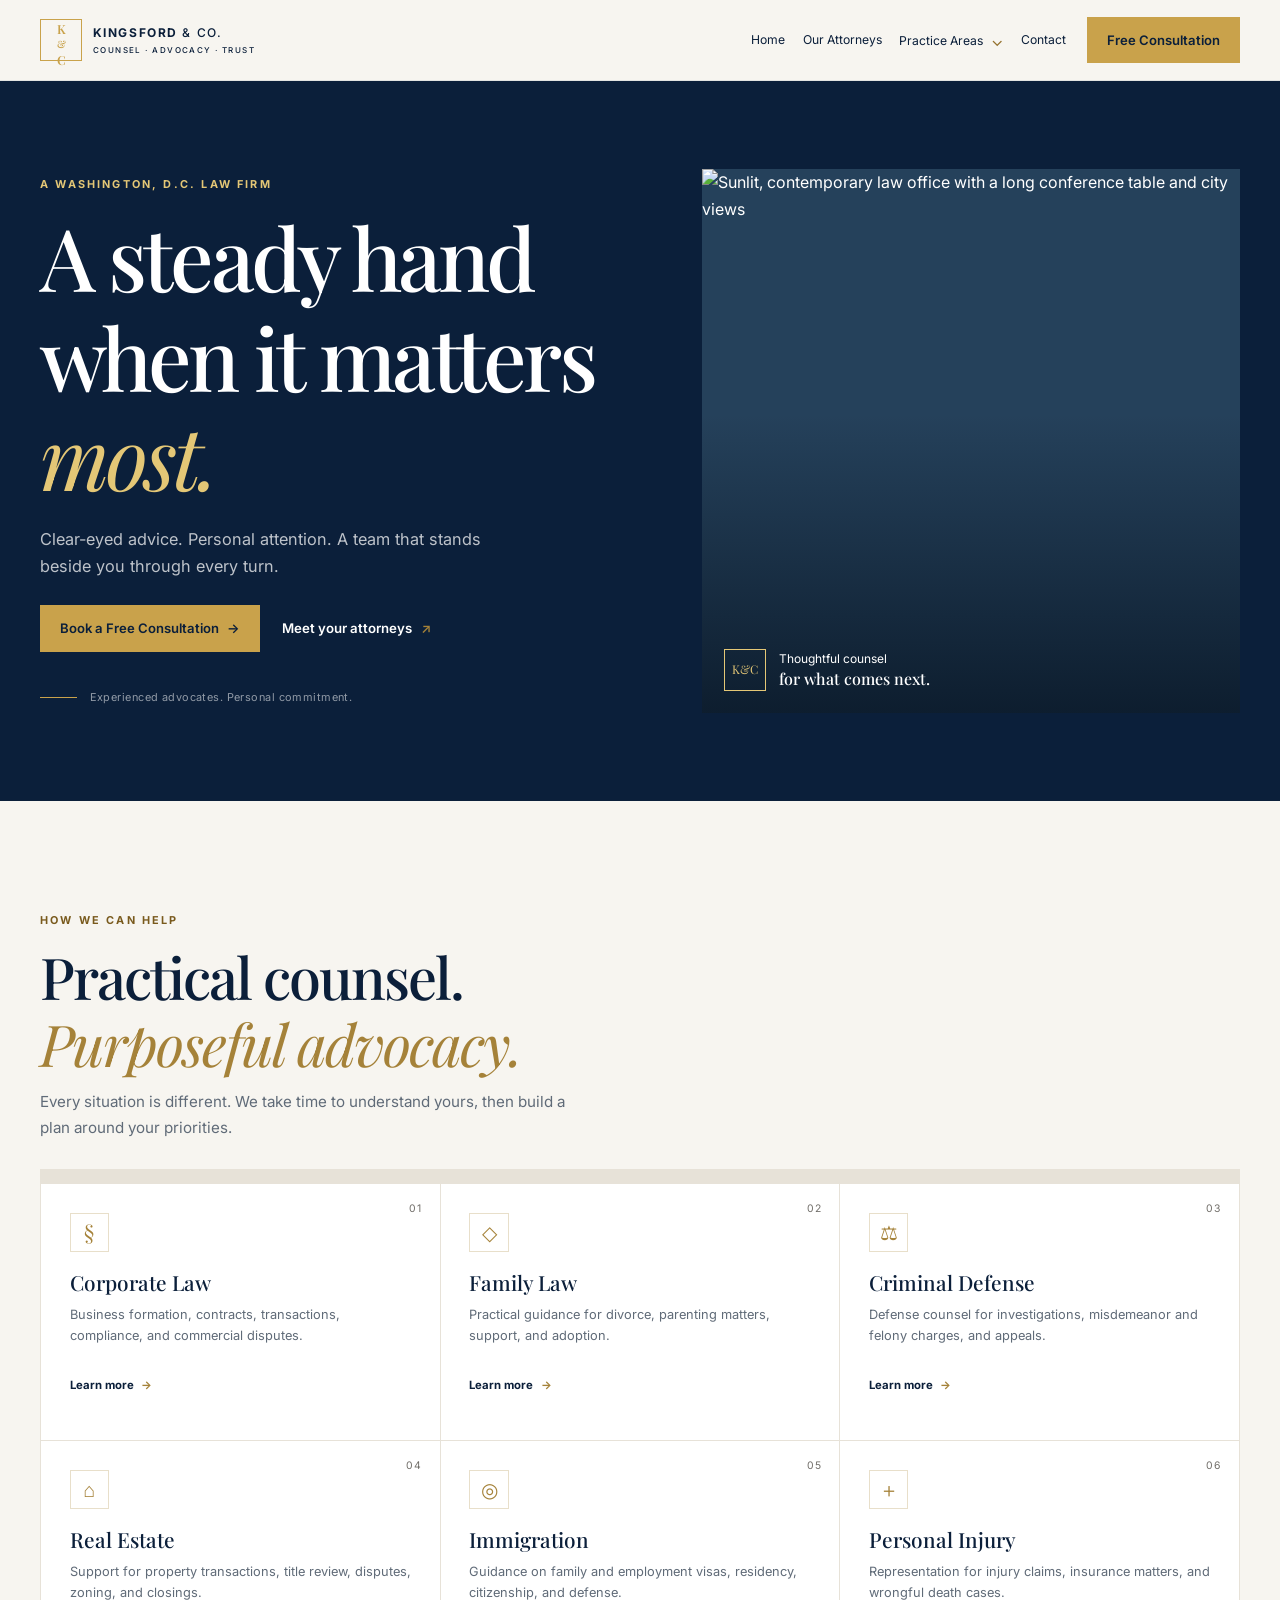
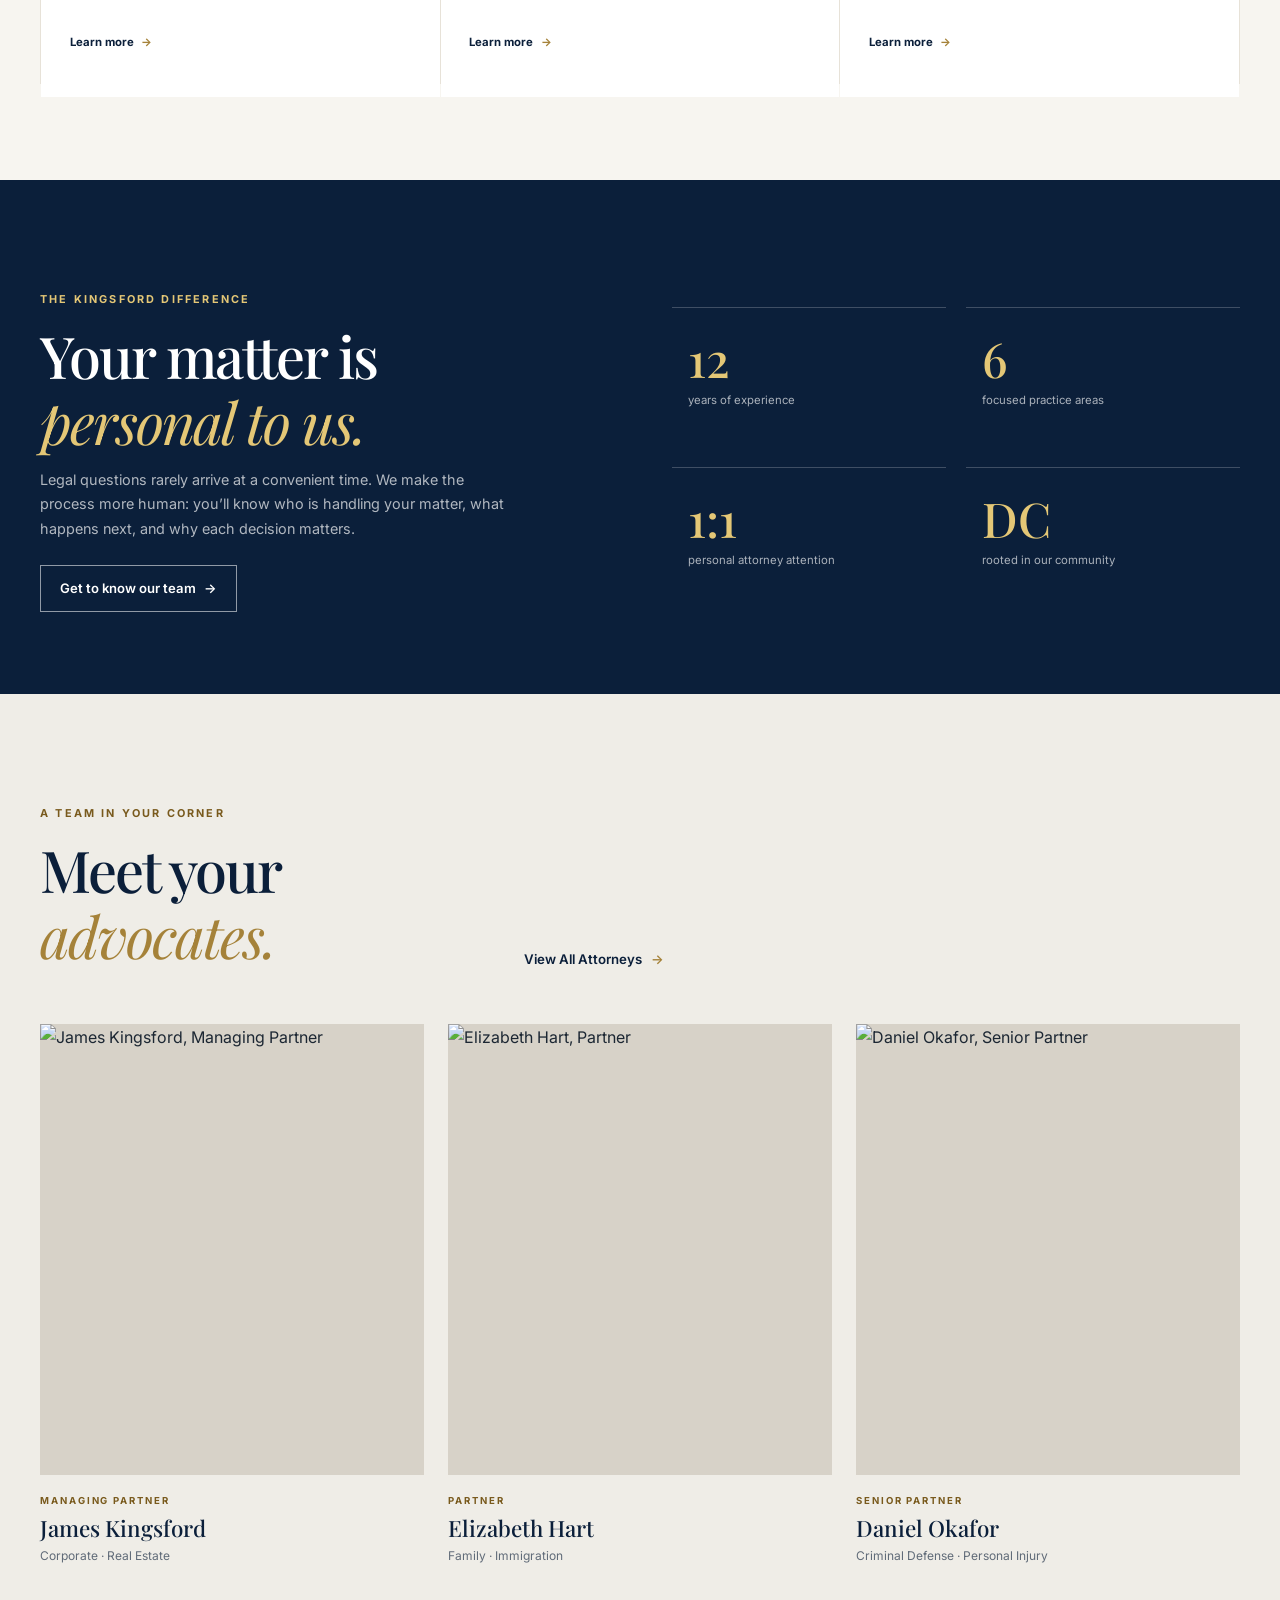
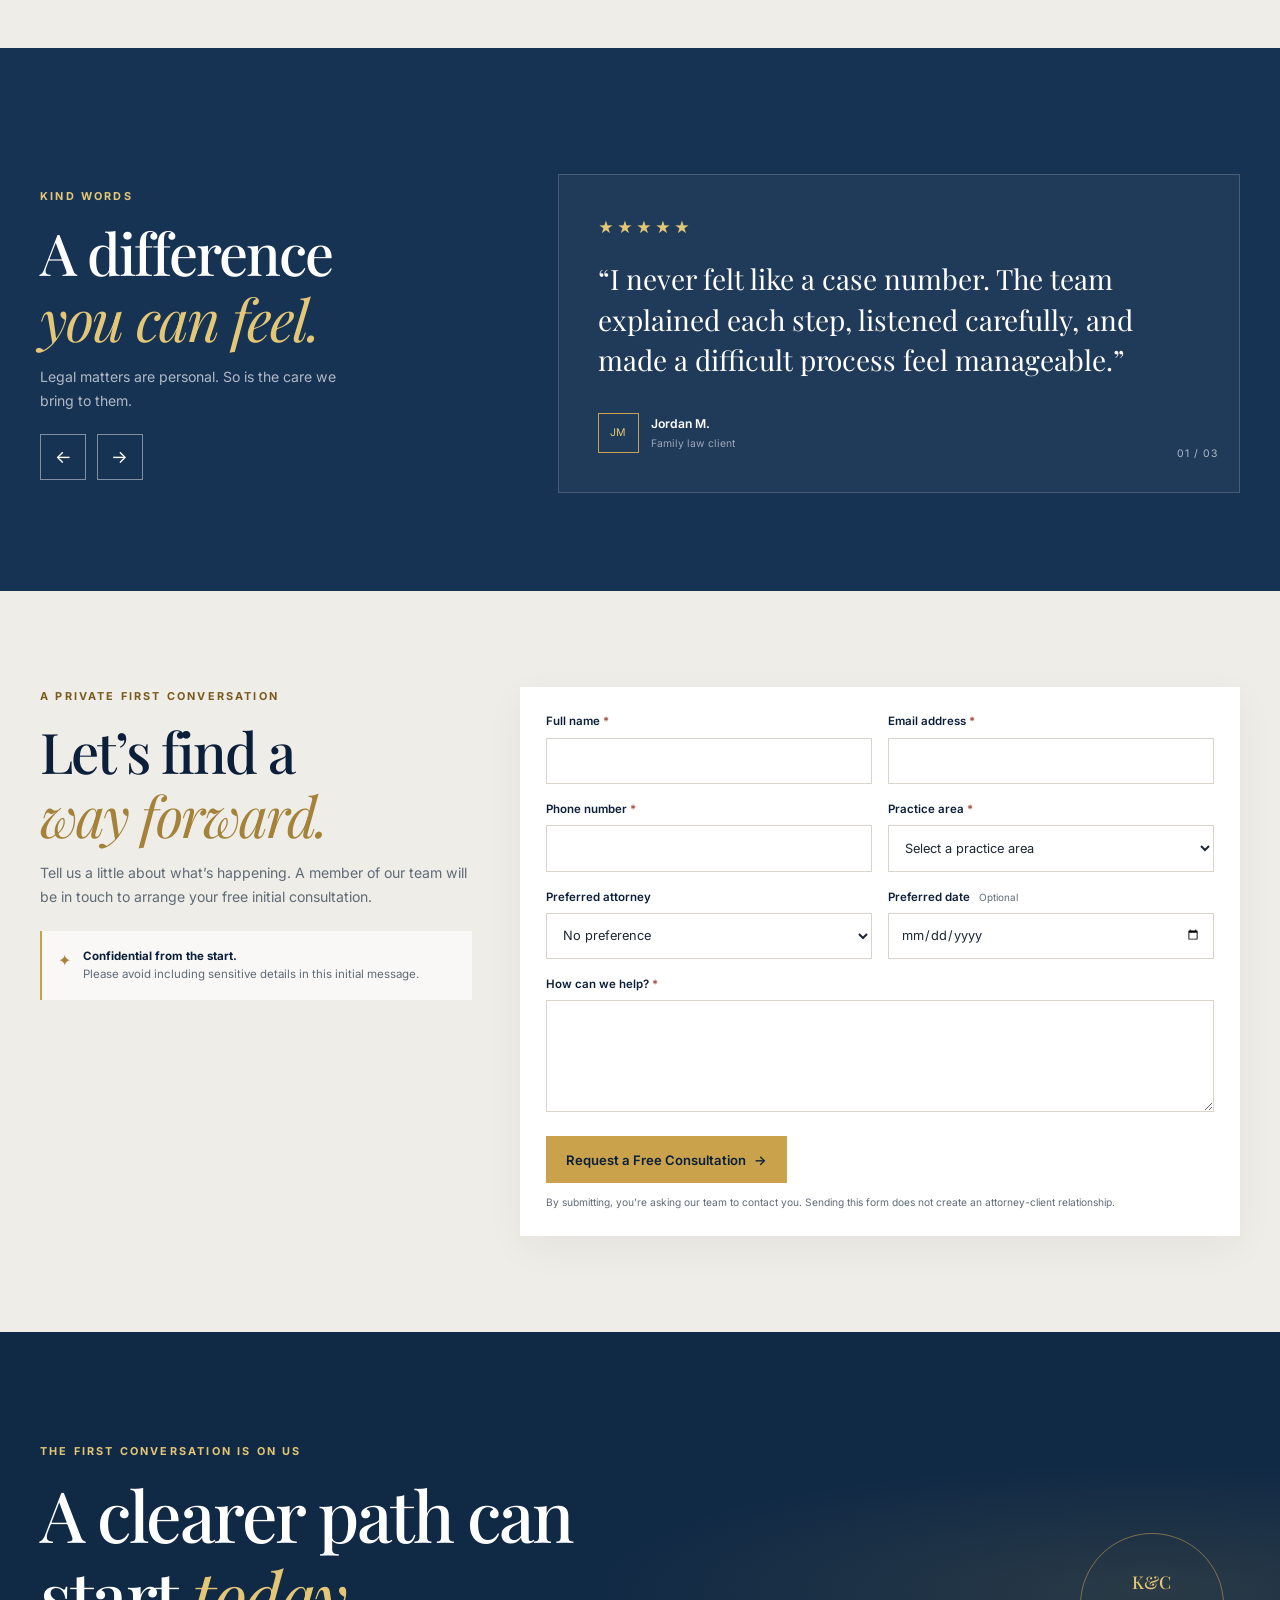
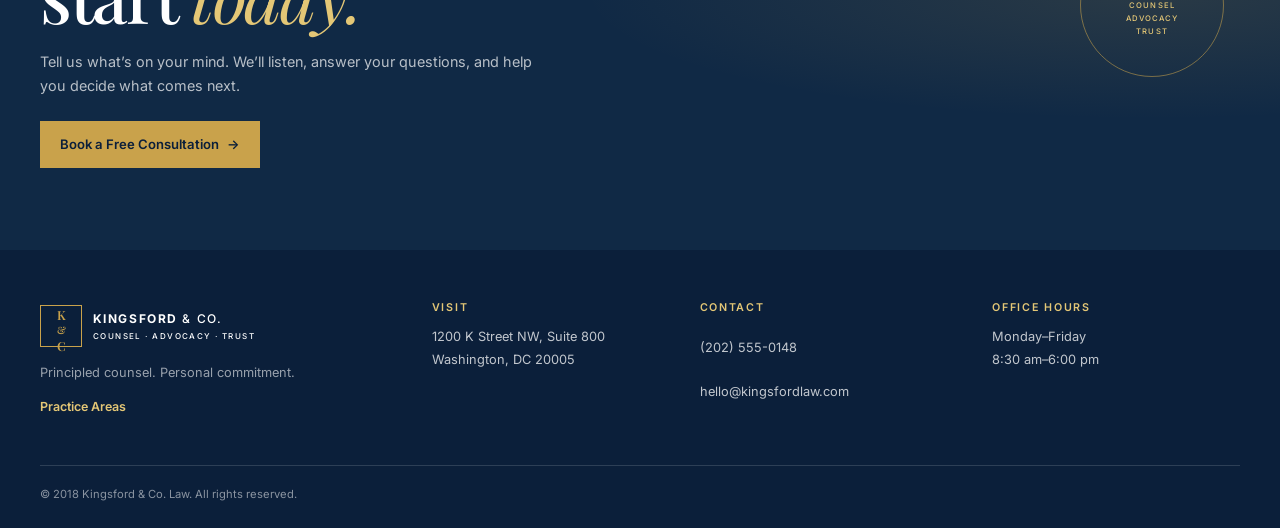
==== commit 8a61eaf4: "Add two attorneys and update roster Co-authored-by: Copilot <223556219+Copilot@users.noreply.github." ====
--- a/index.html
+++ b/index.html
@@ -81,6 +81,7 @@
         <div class="team-grid">
           <article class="attorney-card reveal"><div class="attorney-photo"><img src="https://images.unsplash.com/photo-1560250097-0b93528c311a?auto=format&amp;fit=crop&amp;w=800&amp;q=85" alt="James Kingsford, Managing Partner" loading="lazy"></div><div class="attorney-info"><p class="eyebrow">MANAGING PARTNER</p><h3>James Kingsford</h3><p>Corporate · Real Estate</p></div></article>
           <article class="attorney-card reveal"><div class="attorney-photo"><img src="https://images.unsplash.com/photo-1580489944761-15a19d654956?auto=format&amp;fit=crop&amp;w=800&amp;q=85" alt="Elizabeth Hart, Partner" loading="lazy"></div><div class="attorney-info"><p class="eyebrow">PARTNER</p><h3>Elizabeth Hart</h3><p>Family · Immigration</p></div></article>
+          <article class="attorney-card reveal"><div class="attorney-photo"><img src="https://images.unsplash.com/photo-1500648767791-00dcc994a43e?auto=format&amp;fit=crop&amp;w=800&amp;q=85" alt="Daniel Okafor, Senior Partner" loading="lazy"></div><div class="attorney-info"><p class="eyebrow">SENIOR PARTNER</p><h3>Daniel Okafor</h3><p>Criminal Defense · Personal Injury</p></div></article>
         </div>
       </div>
     </section>
@@ -106,7 +107,7 @@
           <div class="form-field"><label for="home-email">Email address <span aria-hidden="true">*</span></label><input id="home-email" name="email" type="email" autocomplete="email" required data-field="email" aria-describedby="home-email-error"><span class="field-error" id="home-email-error"></span></div>
           <div class="form-field"><label for="home-phone">Phone number <span aria-hidden="true">*</span></label><input id="home-phone" name="phone" type="tel" autocomplete="tel" required data-field="phone" aria-describedby="home-phone-error"><span class="field-error" id="home-phone-error"></span></div>
           <div class="form-field"><label for="home-practice">Practice area <span aria-hidden="true">*</span></label><select id="home-practice" name="practice_area" required data-field="practice" aria-describedby="home-practice-error"><option value="">Select a practice area</option><option>Corporate</option><option>Family</option><option>Criminal Defense</option><option>Real Estate</option><option>Immigration</option><option>Personal Injury</option><option>Not sure yet</option></select><span class="field-error" id="home-practice-error"></span></div>
-          <div class="form-field"><label for="home-attorney">Preferred attorney</label><select id="home-attorney" name="preferred_attorney" data-field="attorney" aria-describedby="home-attorney-error"><option>No preference</option><option>Oliver Kingsford</option><option>Daniel Prescott</option><option>Elizabeth Bennett</option></select><span class="field-error" id="home-attorney-error"></span></div>
+          <div class="form-field"><label for="home-attorney">Preferred attorney</label><select id="home-attorney" name="preferred_attorney" data-field="attorney" aria-describedby="home-attorney-error"><option>No preference</option><option>James Kingsford</option><option>Daniel Okafor</option><option>Elizabeth Hart</option><option>Marcus Bennett</option><option>Sophia Laurent</option></select><span class="field-error" id="home-attorney-error"></span></div>
           <div class="form-field"><label for="home-date">Preferred date <span class="optional-label">Optional</span></label><input id="home-date" name="preferred_date" type="date" data-field="date" aria-describedby="home-date-error"><span class="field-error" id="home-date-error"></span></div>
           <div class="form-field form-field-wide"><label for="home-message">How can we help? <span aria-hidden="true">*</span></label><textarea id="home-message" name="message" rows="4" required data-field="message" aria-describedby="home-message-error"></textarea><span class="field-error" id="home-message-error"></span></div>
         </div>
--- a/css/style.css
+++ b/css/style.css
@@ -198,6 +198,8 @@
 .profile-role { margin-bottom: .8rem; color: var(--gold-light); font-size: .78rem; font-weight: 600; letter-spacing: .04em; }
 .profile-role span { margin-inline: .35rem; }
 .profile-summary { max-width: 38rem; margin-bottom: 1.25rem; color: rgb(255 255 255 / 72%); font-size: .9rem; }
+.profile-disclosure { max-width: 42rem; margin: 0 0 1.25rem; padding: .55rem .7rem; border-left: 2px solid var(--gold); background: rgb(255 255 255 / 7%); color: rgb(255 255 255 / 82%); font-size: .72rem; line-height: 1.55; }
+.section-heading .profile-disclosure { background: var(--white); color: #536171; }
 .profile-specialties { display: flex; flex-wrap: wrap; gap: .55rem; margin-bottom: 1.3rem; }
 .profile-specialties span { padding: .35rem .7rem; border: 1px solid rgb(255 255 255 / 26%); color: rgb(255 255 255 / 84%); font-size: .67rem; }
 .profile-intro > .button { max-width: 100%; }
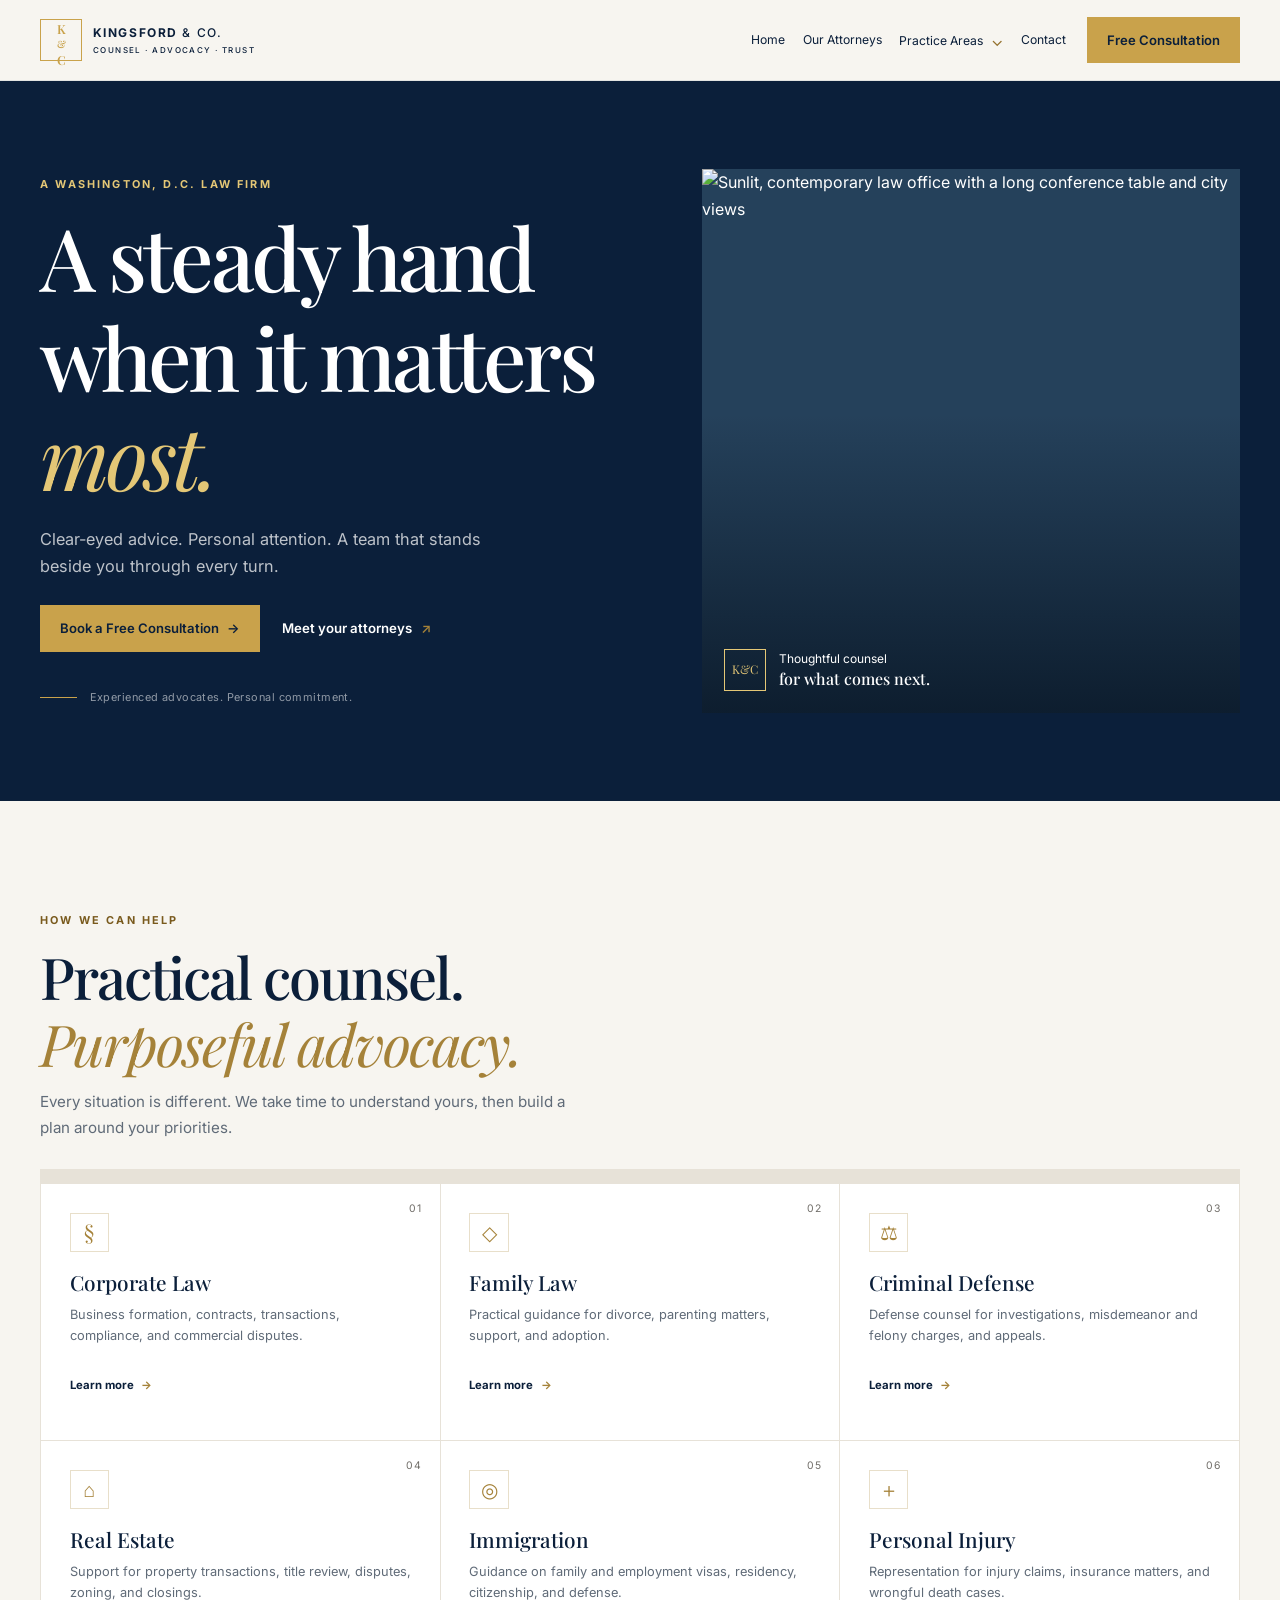
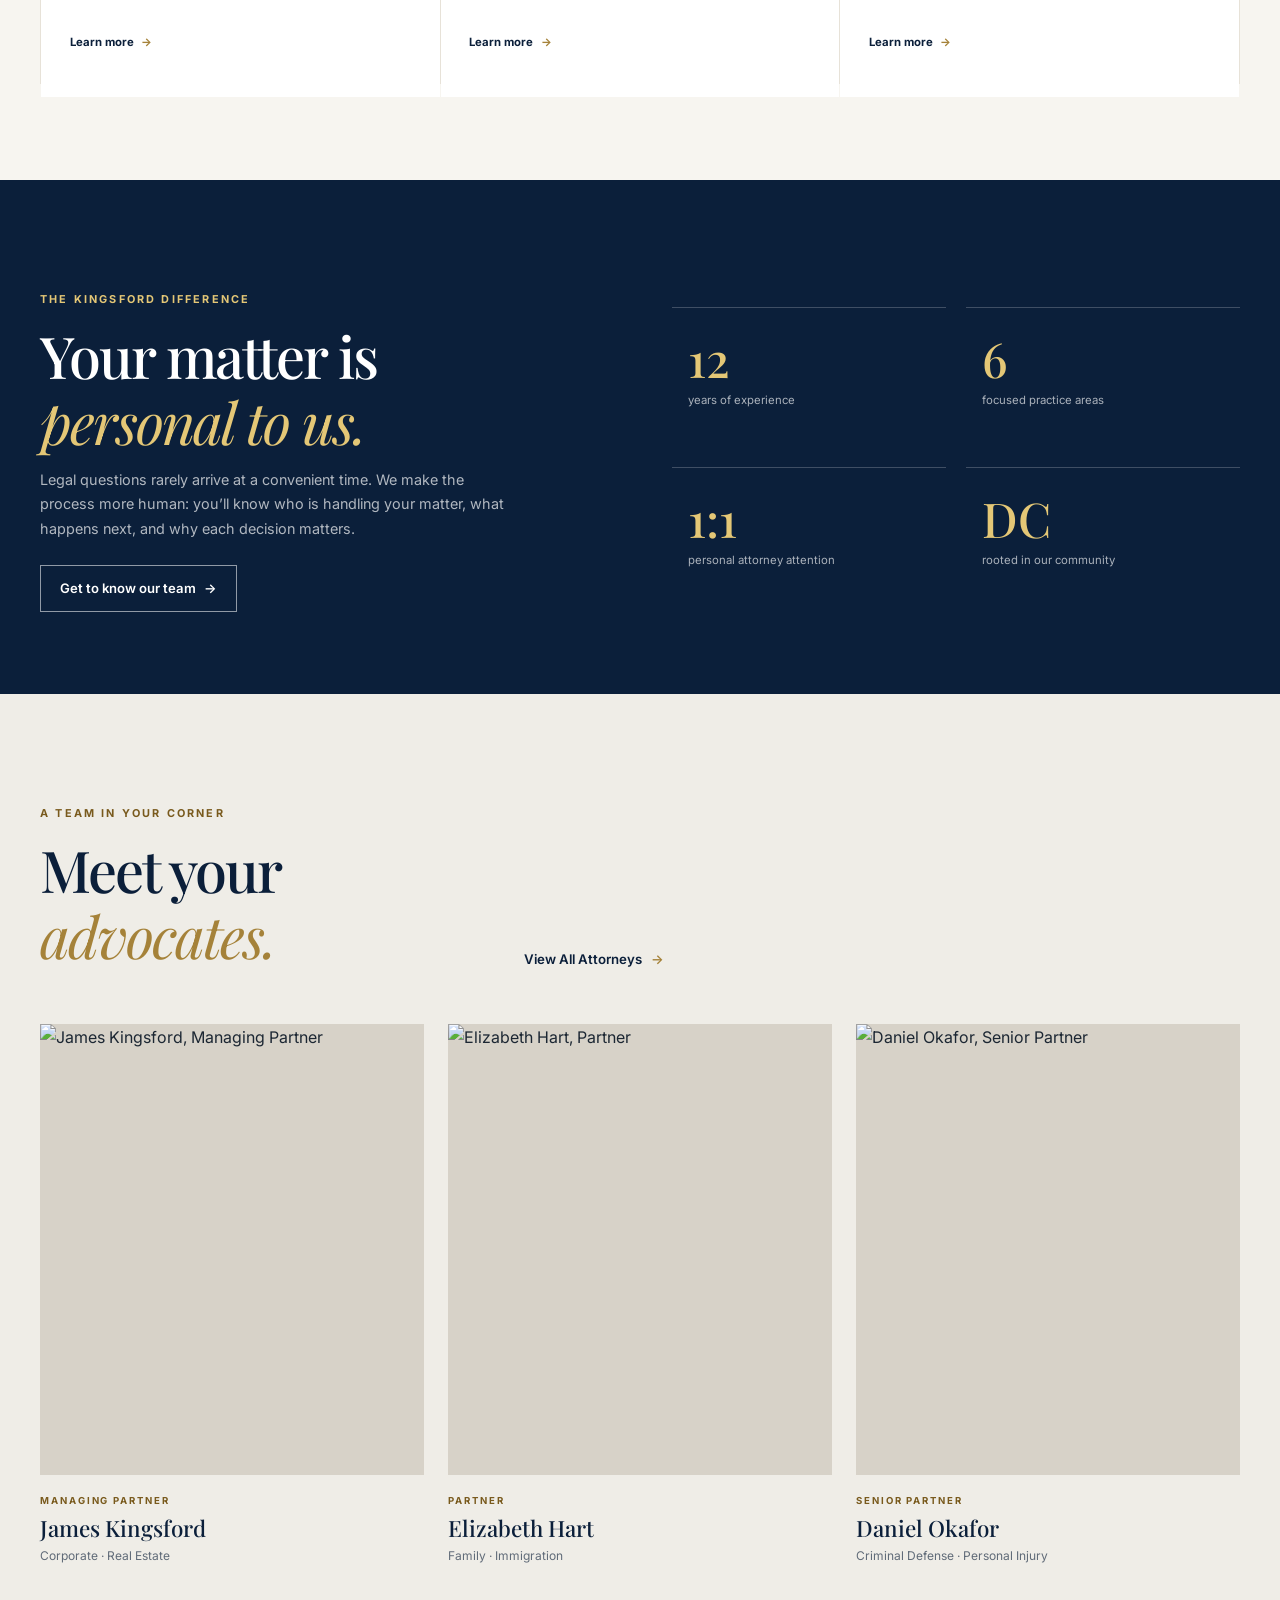
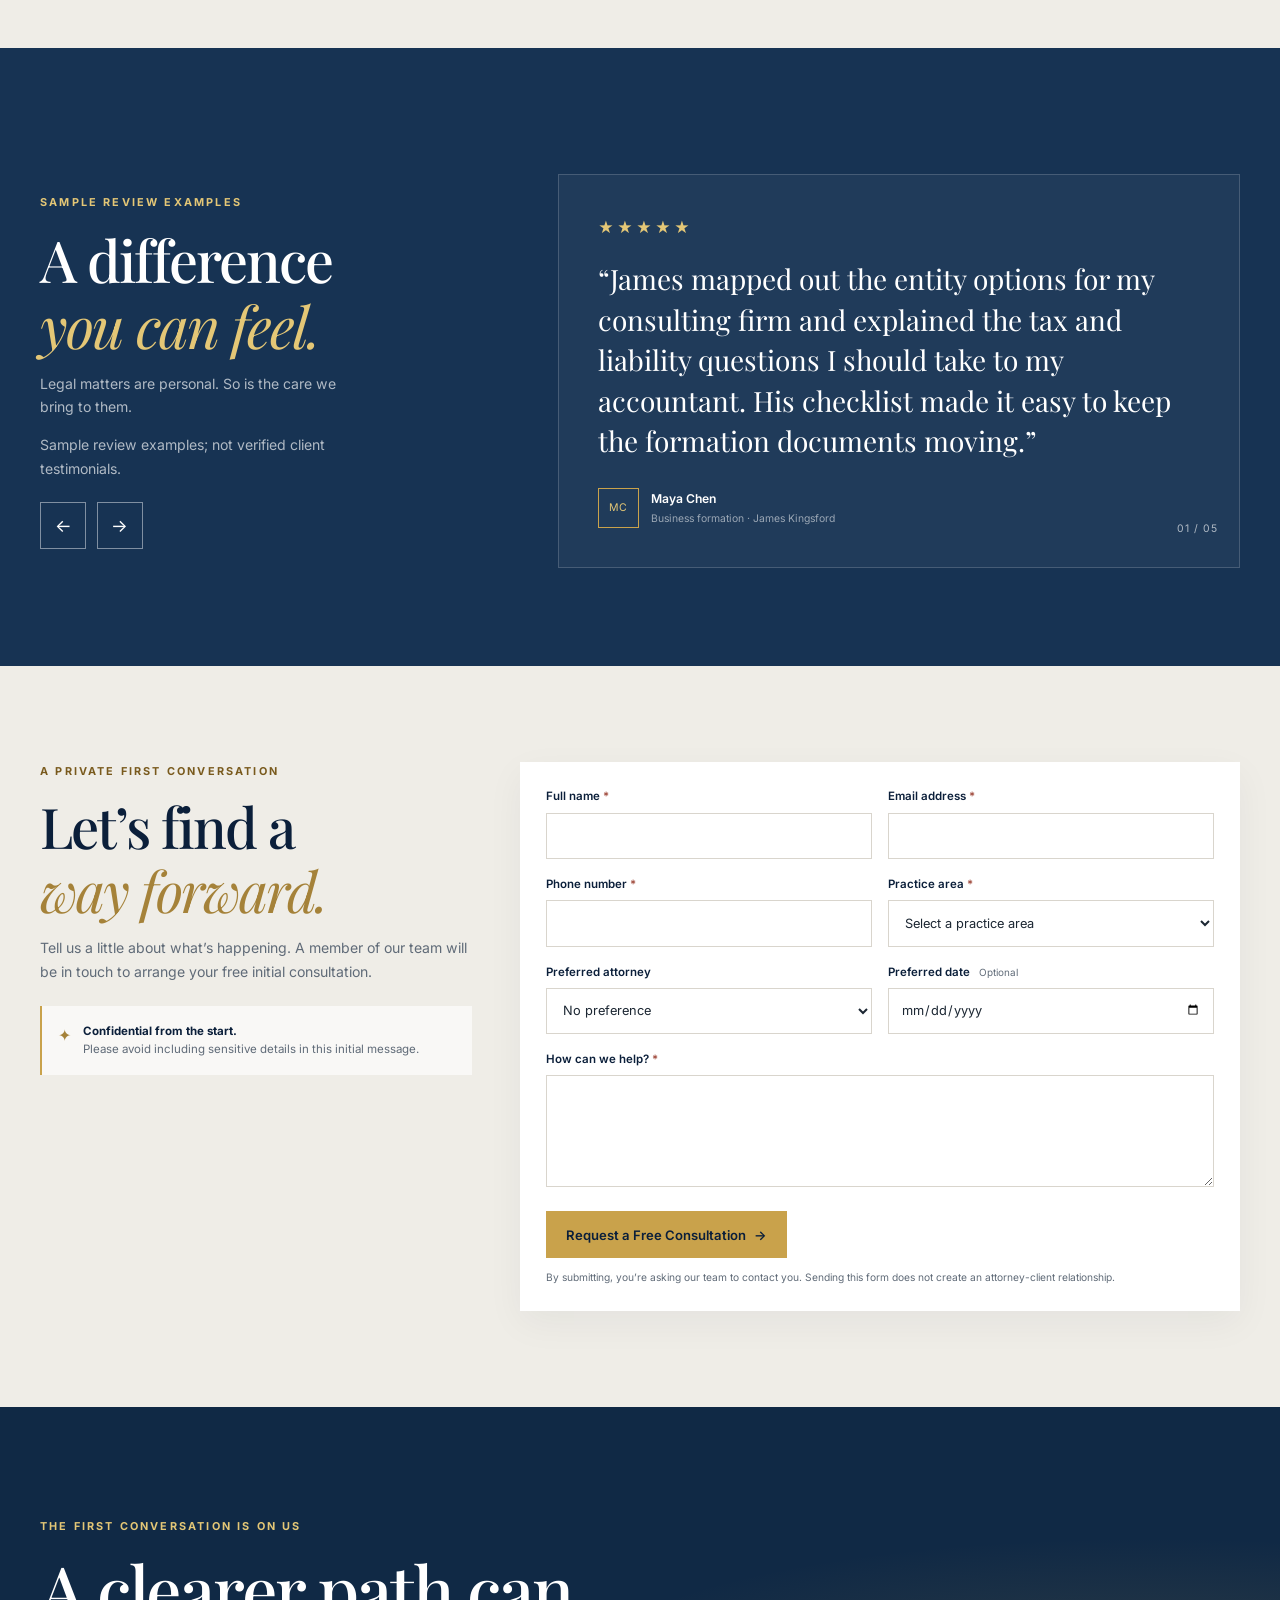
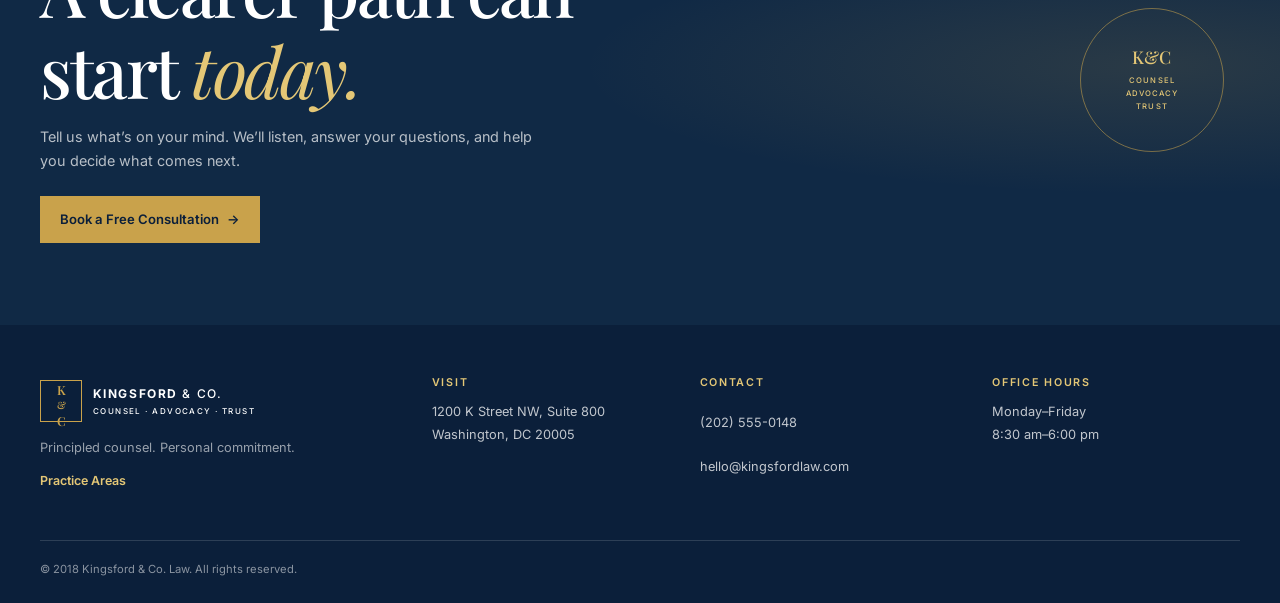
==== commit b74c9165: "Redesign attorney reviews and homepage carousel Co-authored-by: Copilot <223556219+Copilot@users.nor" ====
--- a/index.html
+++ b/index.html
@@ -88,12 +88,12 @@
 
     <section class="reviews-section section-pad" aria-labelledby="reviews-title">
       <div class="container reviews-grid">
-        <div class="reviews-intro reveal"><p class="eyebrow">KIND WORDS</p><h2 id="reviews-title">A difference<br><em>you can feel.</em></h2><p>Legal matters are personal. So is the care we bring to them.</p><div class="review-controls"><button class="review-control" type="button" data-review-step="-1" aria-label="Show previous client review">←</button><button class="review-control" type="button" data-review-step="1" aria-label="Show next client review">→</button></div></div>
+        <div class="reviews-intro reveal"><p class="eyebrow">SAMPLE REVIEW EXAMPLES</p><h2 id="reviews-title">A difference<br><em>you can feel.</em></h2><p>Legal matters are personal. So is the care we bring to them.</p><p class="review-disclosure">Sample review examples; not verified client testimonials.</p><div class="review-controls"><button class="review-control" type="button" data-review-step="-1" aria-label="Show previous sample review">←</button><button class="review-control" type="button" data-review-step="1" aria-label="Show next sample review">→</button></div></div>
         <div class="review-card reveal" aria-live="polite" aria-atomic="true">
-          <span class="review-stars" aria-label="5 out of 5 stars">★★★★★</span>
-          <blockquote data-review-quote>“I never felt like a case number. The team explained each step, listened carefully, and made a difficult process feel manageable.”</blockquote>
-          <div class="review-byline"><span class="review-initials" data-review-initials aria-hidden="true">JM</span><span><strong data-review-name>Jordan M.</strong><small data-review-detail>Family law client</small></span></div>
-          <span class="review-index" data-review-index>01 / 03</span>
+          <span class="review-stars" role="img" aria-label="5 out of 5 stars">★★★★★</span>
+          <blockquote data-review-quote>“James mapped out the entity options for my consulting firm and explained the tax and liability questions I should take to my accountant. His checklist made it easy to keep the formation documents moving.”</blockquote>
+          <div class="review-byline"><span class="review-initials" data-review-initials aria-hidden="true">MC</span><span><strong data-review-name>Maya Chen</strong><small data-review-detail>Business formation · James Kingsford</small></span></div>
+          <span class="review-index" data-review-index>01 / 05</span>
         </div>
       </div>
     </section>
--- a/css/style.css
+++ b/css/style.css
@@ -136,6 +136,7 @@
 .reviews-grid { display: grid; gap: 2rem; }
 .reviews-intro h2 { color: var(--white); }
 .reviews-intro > p:not(.eyebrow) { max-width: 20rem; color: rgb(255 255 255 / 66%); font-size: .88rem; }
+.reviews-intro > .review-disclosure { color: var(--gold-light); font-size: .72rem; }
 .review-controls { display: flex; gap: .65rem; margin-top: 1.3rem; }
 .review-control { width: 2.9rem; height: 2.9rem; border: 1px solid rgb(255 255 255 / 45%); color: var(--white); background: transparent; font-size: 1.1rem; cursor: pointer; transition: background .2s ease, color .2s ease; }
 .review-control:hover { color: var(--navy); background: var(--gold-light); }
@@ -236,10 +237,21 @@
 .aside-detail span { color: #94712d; font-size: .62rem; font-weight: 700; letter-spacing: .12em; }
 .aside-detail p { margin: .4rem 0 0; color: var(--muted); font-size: .76rem; }
 .profile-reviews { background: #efede7; }
+.profile-review-container { padding: 1rem; border: 1px solid #ddd7ca; border-top: 3px solid var(--gold); background: var(--white); box-shadow: 0 12px 35px rgb(11 31 58 / 5%); }
+.profile-review-summary { display: flex; flex-wrap: wrap; align-items: center; justify-content: space-between; gap: 1rem; margin-bottom: 1rem; padding: .2rem .2rem 1rem; border-bottom: 1px solid var(--line); }
+.profile-review-summary .eyebrow { margin-bottom: .3rem; color: #80621f; }
+.review-average { display: block; color: var(--navy); font: 600 1.7rem/1.2 var(--serif); }
+.review-average > span, .review-count { color: var(--muted); font: 400 .72rem/1.5 var(--sans); }
+.review-count { margin: .25rem 0 0; }
+.average-rating { white-space: nowrap; }
+.average-star-partial { background: linear-gradient(90deg, #795a1d 0 75%, #c9c4b8 75% 100%); background-clip: text; color: transparent; }
 .profile-review-grid { display: grid; grid-template-columns: 1fr; gap: .9rem; }
-.profile-review { padding: 1.2rem; background: var(--white); }
+.profile-review { padding: 1.1rem; border: 1px solid #e8e4dc; background: var(--white); }
 .rating-stars { display: inline-block; color: #795a1d; font-size: .95rem; letter-spacing: .15em; }
-.profile-review blockquote { min-height: 8rem; margin: .8rem 0 1rem; color: var(--ink); font: 400 1rem/1.6 var(--serif); }
+.reviewer-heading { display: flex; flex-wrap: wrap; align-items: center; justify-content: space-between; gap: .4rem; }
+.reviewer-heading h3 { margin: 0; color: var(--navy); font: 600 .95rem/1.3 var(--sans); }
+.review-meta { display: flex; flex-wrap: wrap; gap: .25rem .65rem; margin: .45rem 0 0; color: var(--muted); font-size: .66rem; line-height: 1.5; }
+.profile-review blockquote { margin: .75rem 0 0; color: var(--ink); font: 400 .98rem/1.6 var(--serif); }
 .profile-review > p { margin-bottom: 0; }
 .profile-review > p strong, .profile-review > p span { display: block; }
 .profile-review > p strong { color: var(--navy); font-size: .75rem; }
@@ -314,7 +326,8 @@
   .profile-layout { grid-template-columns: minmax(0, 1.7fr) minmax(15rem, .8fr); gap: 3rem; }
   .credential-grid { grid-template-columns: repeat(2, minmax(0, 1fr)); gap: 1.5rem; }
   .contact-card { position: sticky; top: 6.5rem; padding: 1.6rem; }
-  .profile-review-grid { grid-template-columns: repeat(3, minmax(0, 1fr)); gap: 1rem; }
+  .profile-review-container { padding: 1.4rem; }
+  .profile-review-grid { grid-template-columns: repeat(2, minmax(0, 1fr)); gap: 1rem; }
   .profile-review { padding: 1.35rem; }
   .consultation-layout { grid-template-columns: minmax(13rem, .75fr) minmax(0, 1.25fr); align-items: start; gap: 3rem; }
   .consultation-form { padding: 1.6rem; }
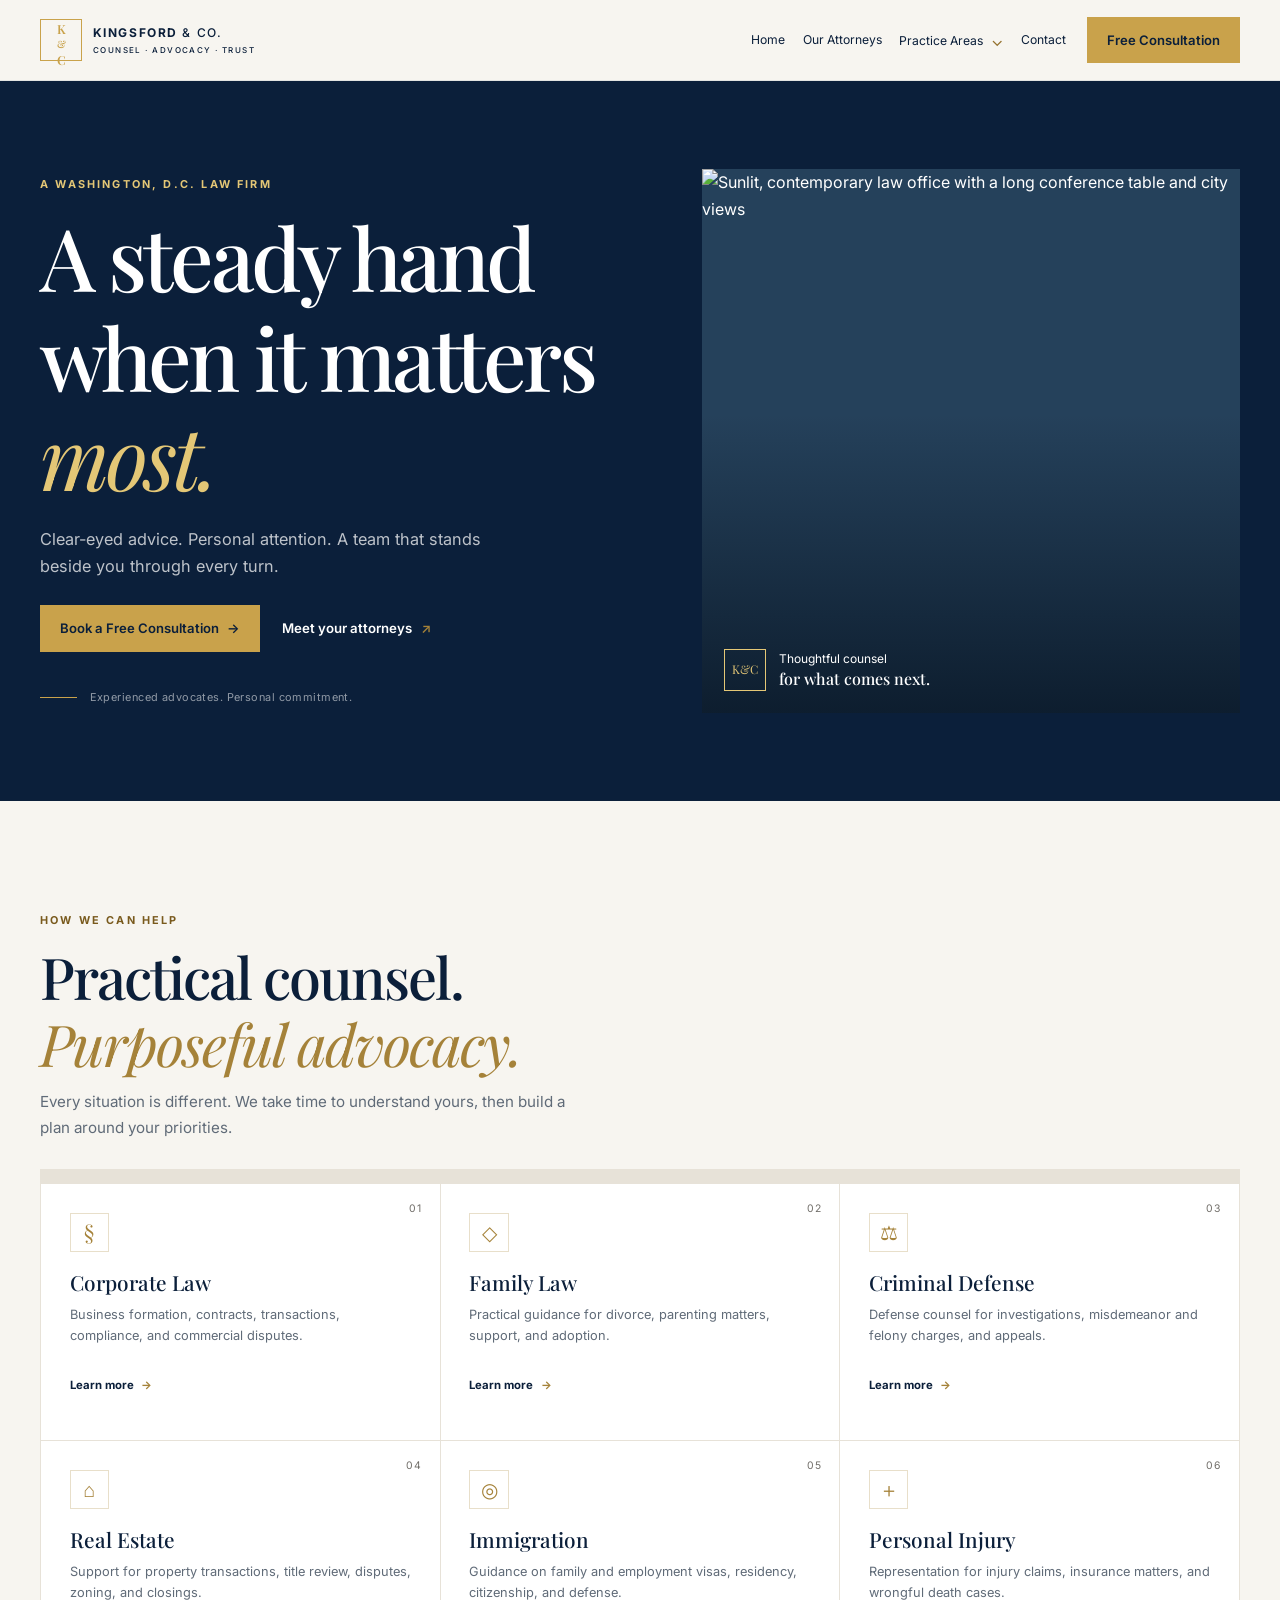
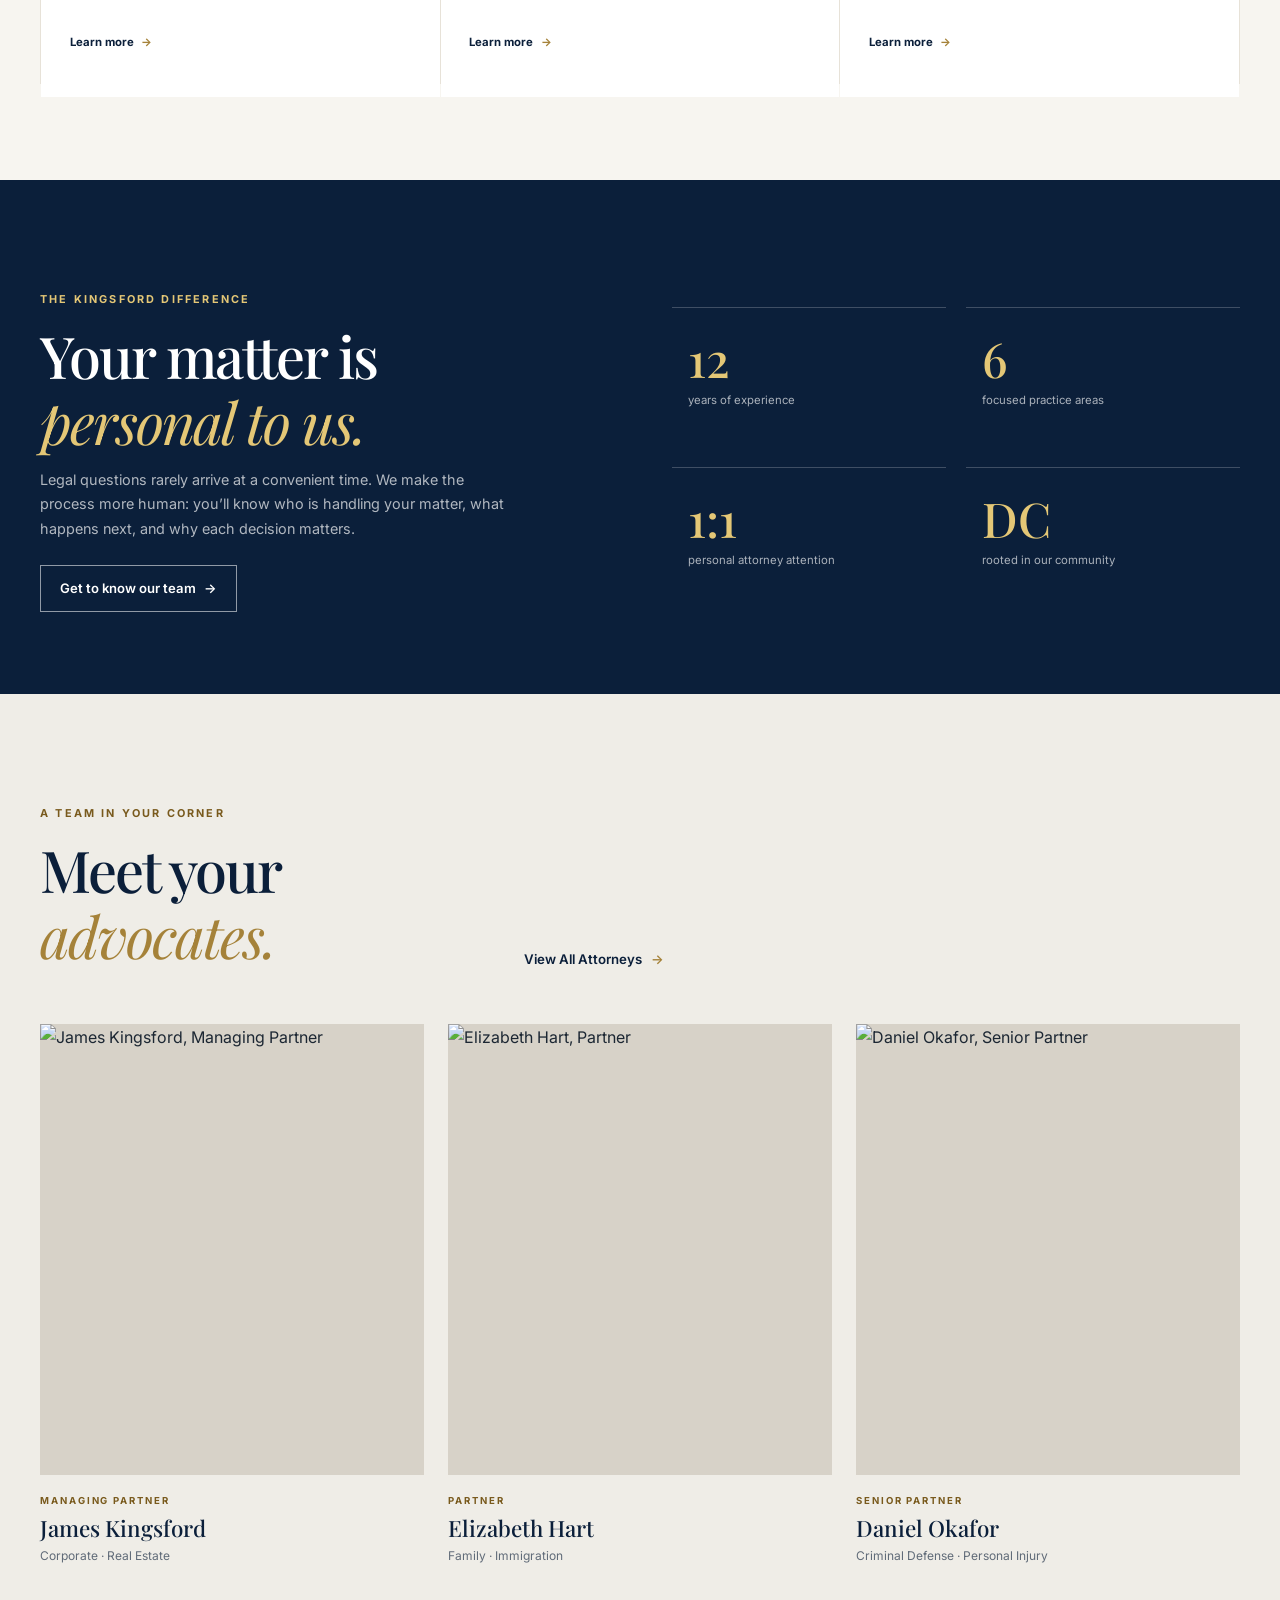
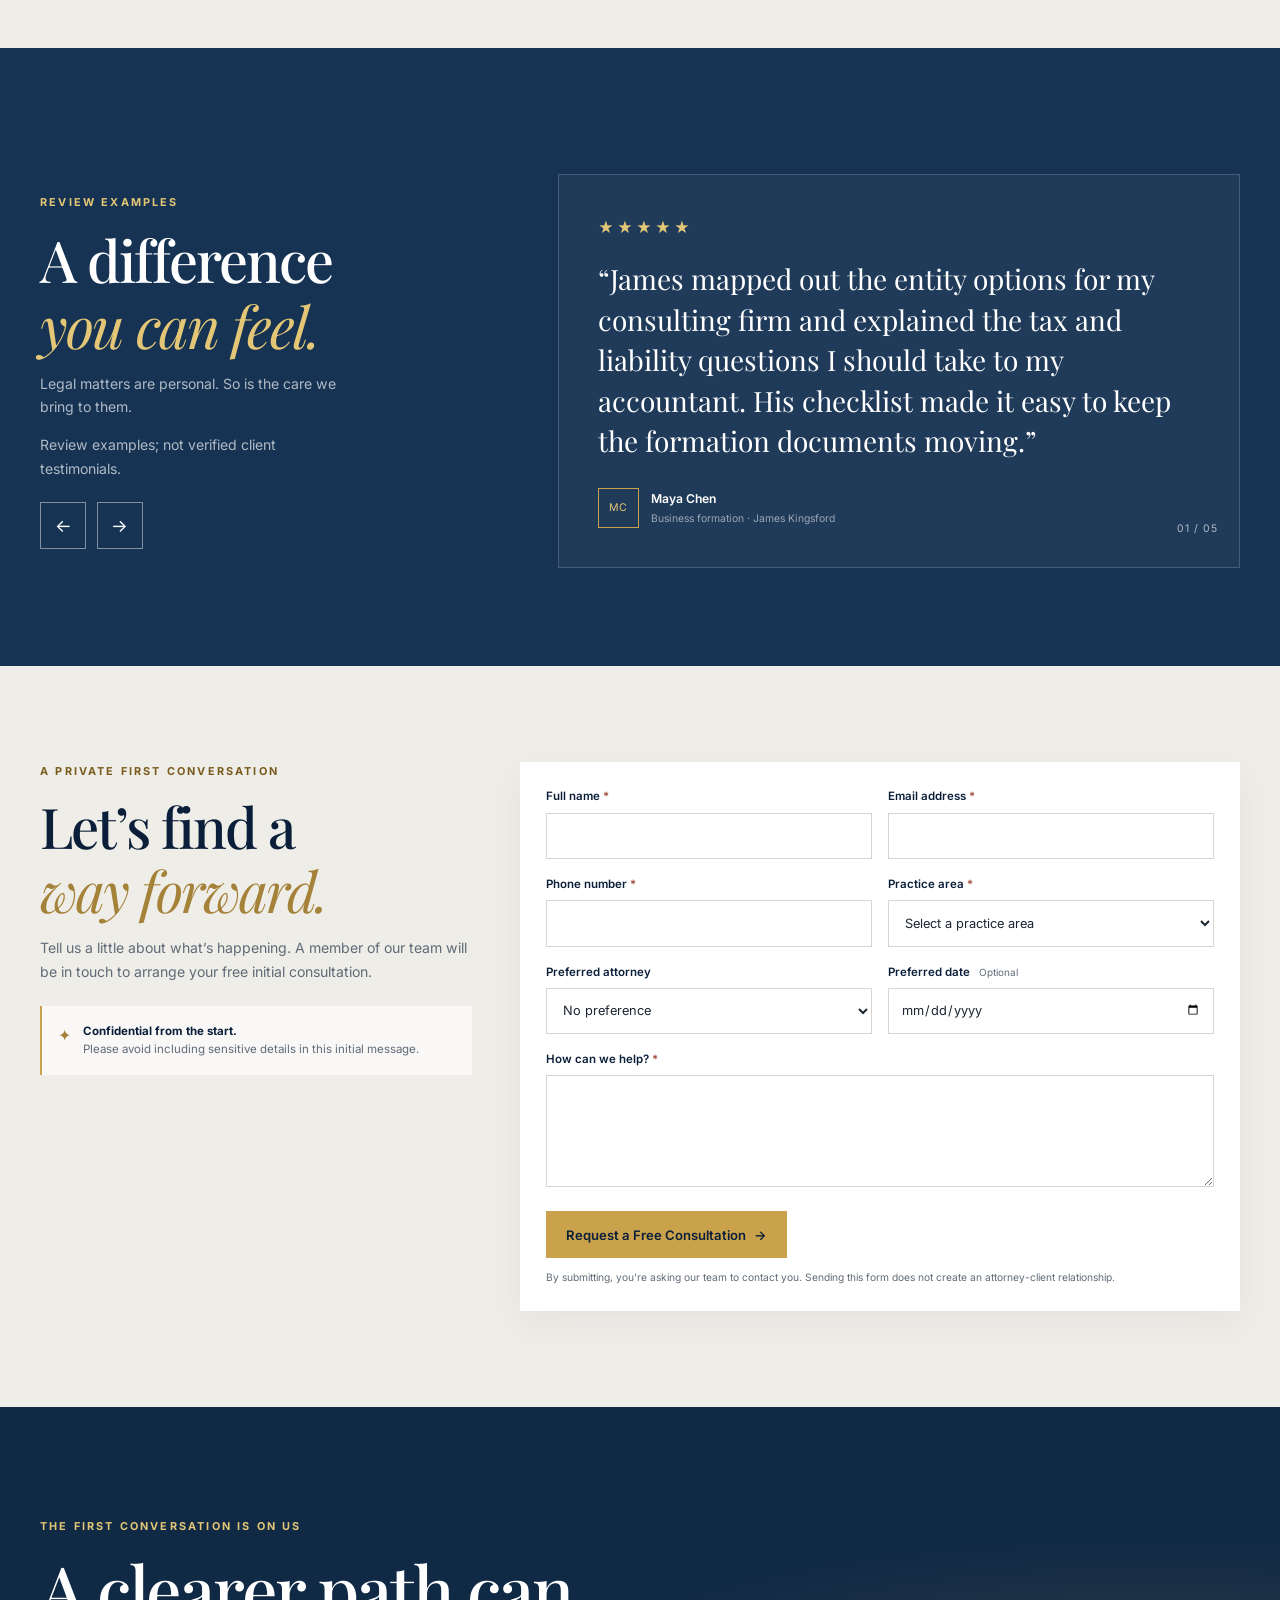
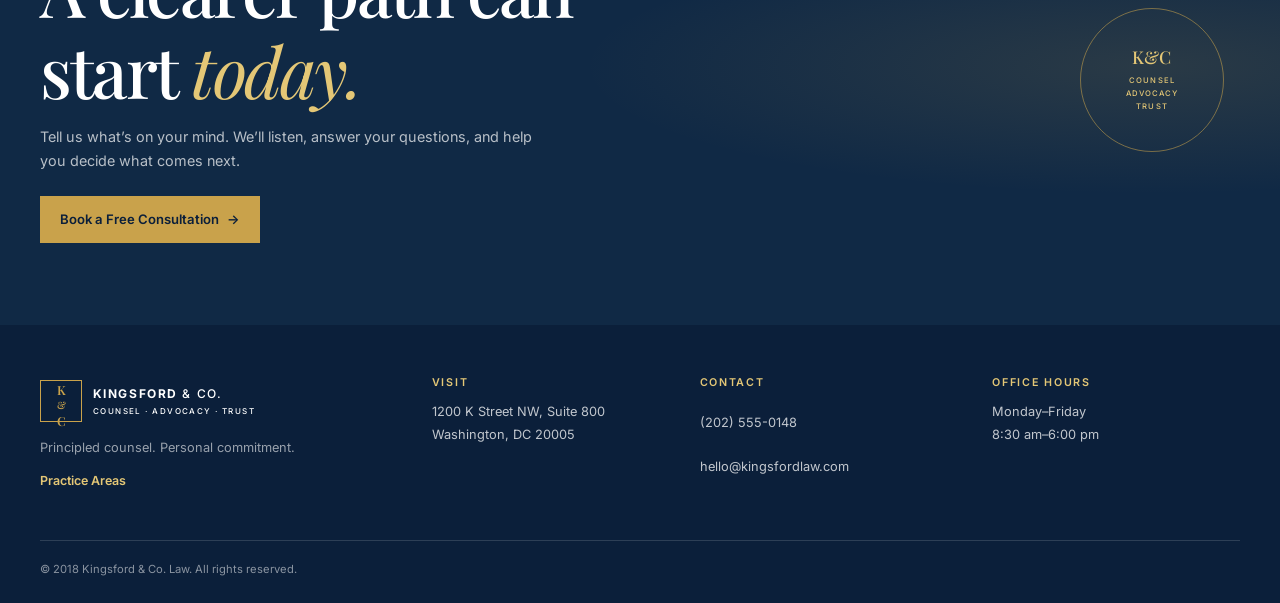
==== commit 97b2cdf4: "Connect consultation forms to Formspree Co-authored-by: Copilot <223556219+Copilot@users.noreply.git" ====
--- a/index.html
+++ b/index.html
@@ -88,7 +88,7 @@
 
     <section class="reviews-section section-pad" aria-labelledby="reviews-title">
       <div class="container reviews-grid">
-        <div class="reviews-intro reveal"><p class="eyebrow">SAMPLE REVIEW EXAMPLES</p><h2 id="reviews-title">A difference<br><em>you can feel.</em></h2><p>Legal matters are personal. So is the care we bring to them.</p><p class="review-disclosure">Sample review examples; not verified client testimonials.</p><div class="review-controls"><button class="review-control" type="button" data-review-step="-1" aria-label="Show previous sample review">←</button><button class="review-control" type="button" data-review-step="1" aria-label="Show next sample review">→</button></div></div>
+        <div class="reviews-intro reveal"><p class="eyebrow">REVIEW EXAMPLES</p><h2 id="reviews-title">A difference<br><em>you can feel.</em></h2><p>Legal matters are personal. So is the care we bring to them.</p><p class="review-disclosure">Review examples; not verified client testimonials.</p><div class="review-controls"><button class="review-control" type="button" data-review-step="-1" aria-label="Show previous sample review">←</button><button class="review-control" type="button" data-review-step="1" aria-label="Show next sample review">→</button></div></div>
         <div class="review-card reveal" aria-live="polite" aria-atomic="true">
           <span class="review-stars" role="img" aria-label="5 out of 5 stars">★★★★★</span>
           <blockquote data-review-quote>“James mapped out the entity options for my consulting firm and explained the tax and liability questions I should take to my accountant. His checklist made it easy to keep the formation documents moving.”</blockquote>
@@ -100,7 +100,7 @@
 
     <section class="consultation-section section-pad" id="consultation-form" aria-labelledby="home-consultation-title"><div class="container consultation-layout">
       <div class="consultation-intro"><p class="eyebrow">A PRIVATE FIRST CONVERSATION</p><h2 id="home-consultation-title">Let’s find a<br><em>way forward.</em></h2><p>Tell us a little about what’s happening. A member of our team will be in touch to arrange your free initial consultation.</p><div class="consultation-promise"><span aria-hidden="true">✦</span><p><strong>Confidential from the start.</strong><br>Please avoid including sensitive details in this initial message.</p></div></div>
-      <form class="consultation-form" data-consultation-form action="https://formspree.io/f/YOUR_FORMSPREE_ID" method="POST" novalidate>
+      <form class="consultation-form" data-consultation-form action="https://formspree.io/f/mnjgvewv" method="POST" novalidate>
         <input type="hidden" name="_subject" value="Free consultation request — Kingsford & Co. Law">
         <div class="form-grid">
           <div class="form-field"><label for="home-full-name">Full name <span aria-hidden="true">*</span></label><input id="home-full-name" name="full_name" type="text" autocomplete="name" required data-field="name" aria-describedby="home-full-name-error"><span class="field-error" id="home-full-name-error"></span></div>
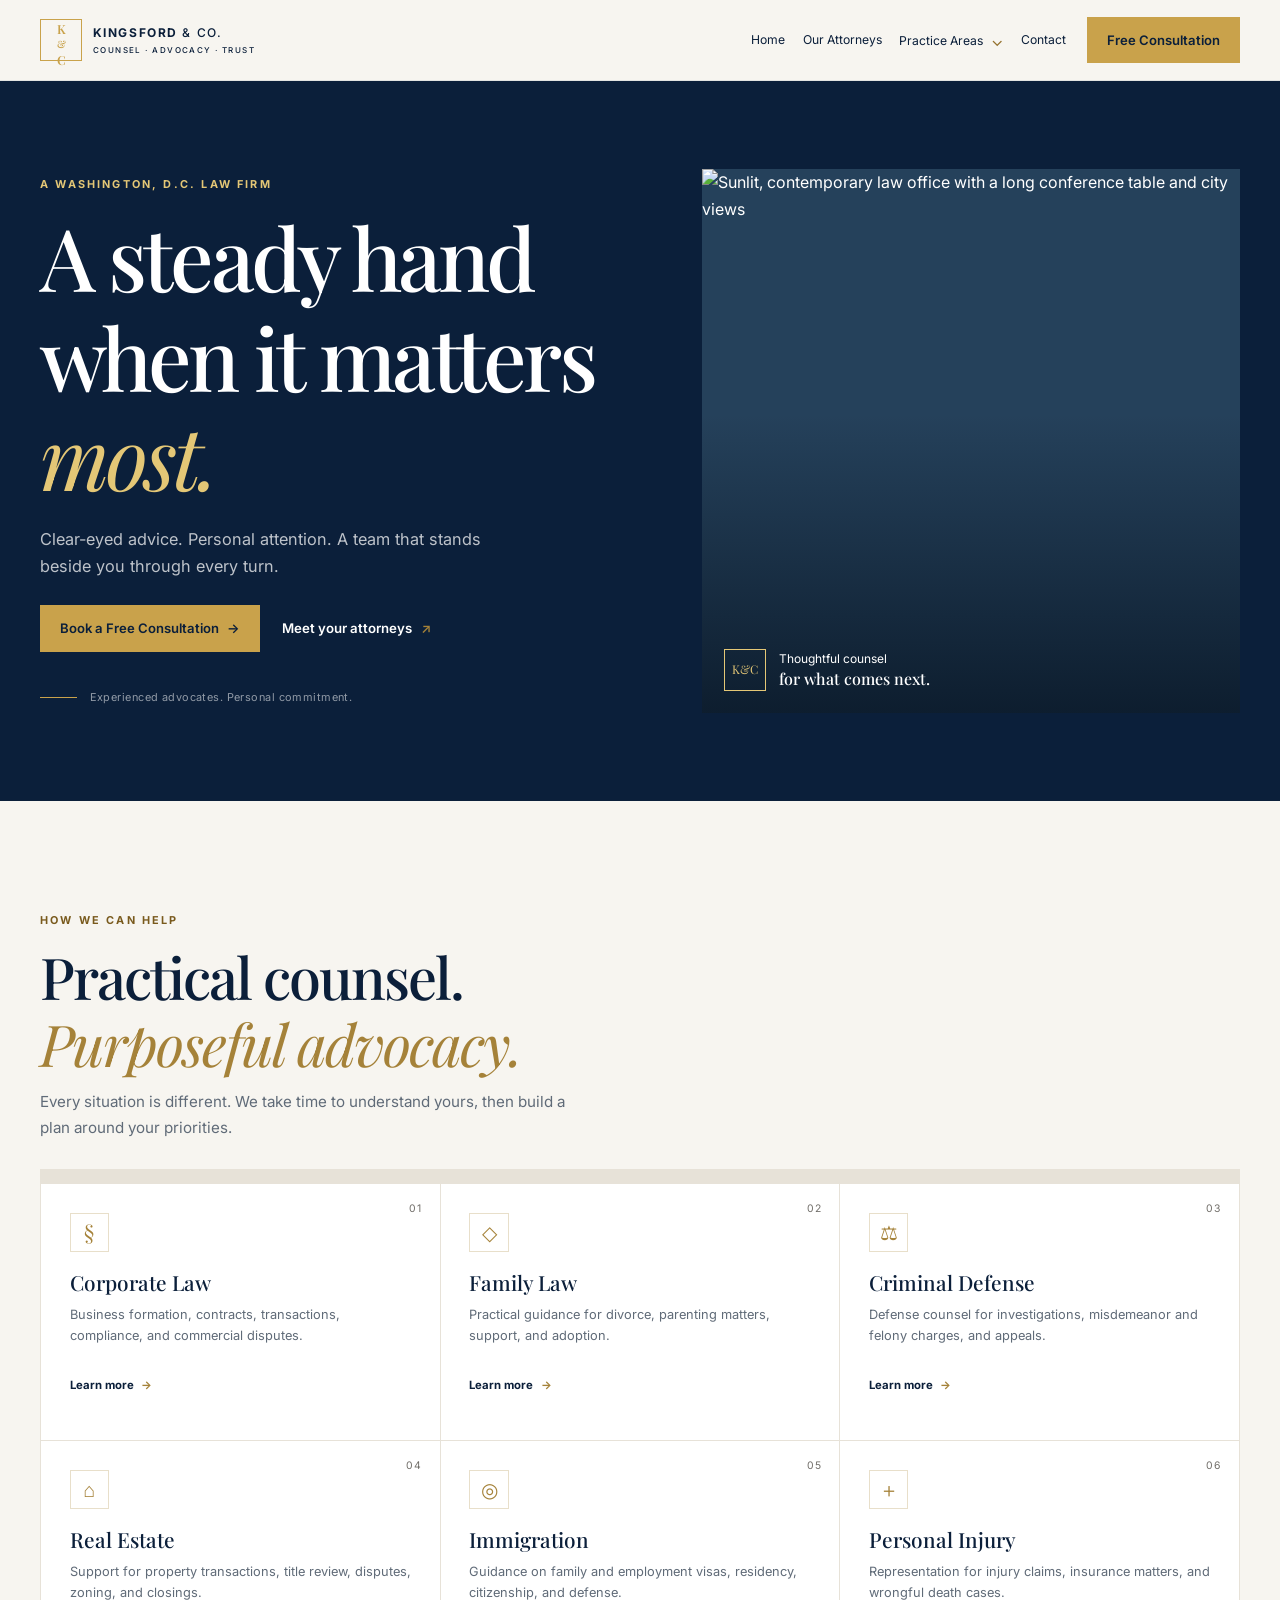
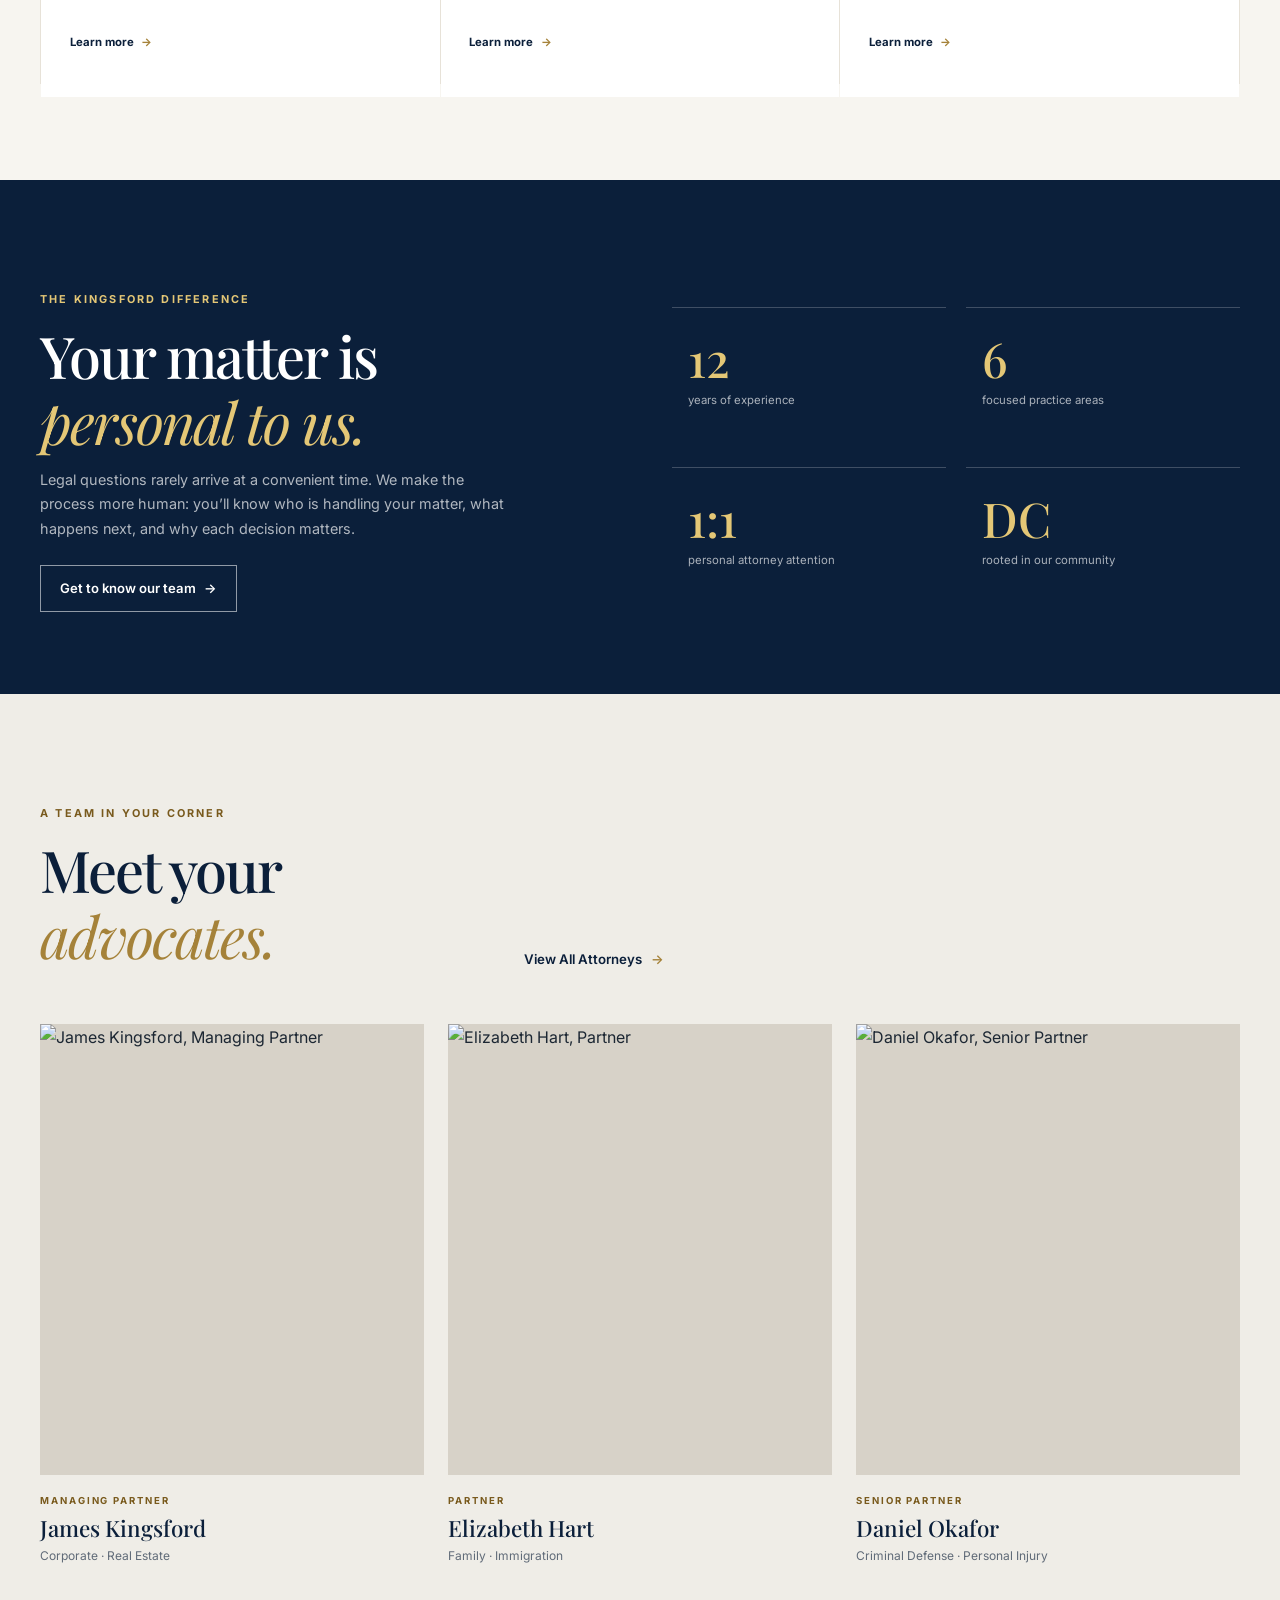
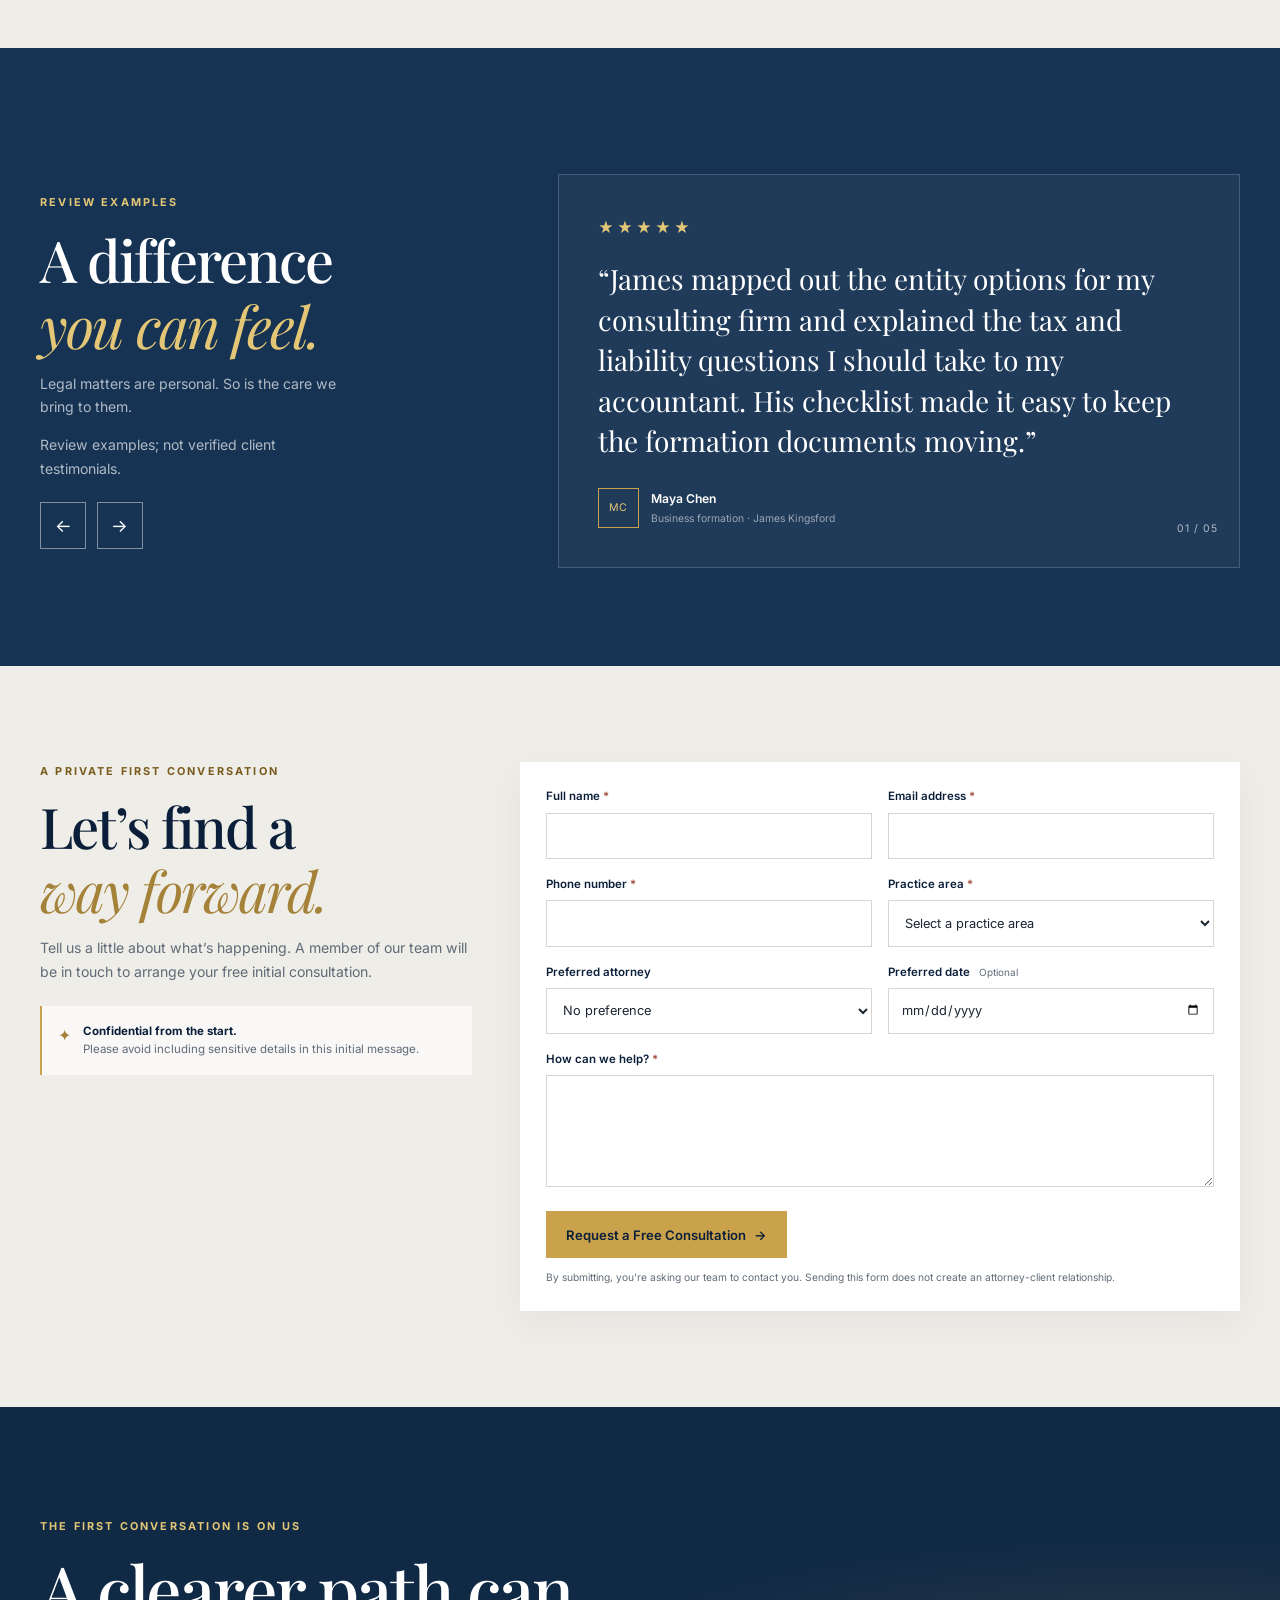
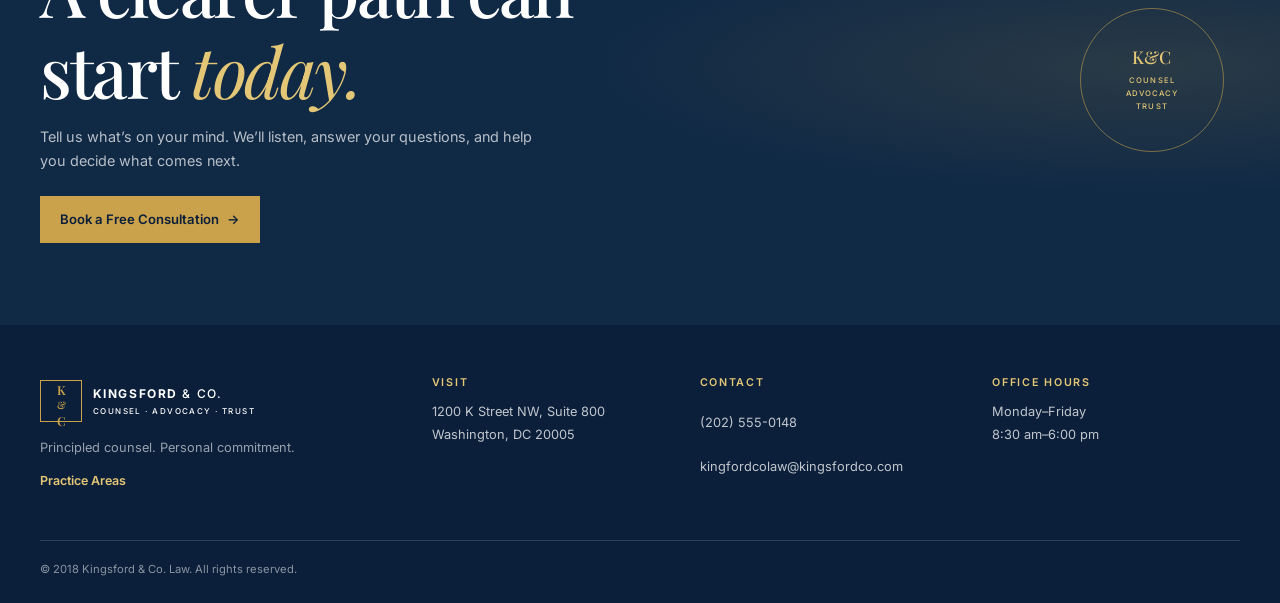
==== commit 9fd8de6f: "Update firm email address Co-authored-by: Copilot <223556219+Copilot@users.noreply.github.com>" ====
--- a/index.html
+++ b/index.html
@@ -123,7 +123,7 @@
     <div class="container footer-grid">
       <div class="footer-brand"><a class="brand brand-light" href="index.html"><span class="brand-mark">K<span>&amp;</span>C</span><span class="brand-name">KINGSFORD <span>&amp; CO.</span><small>COUNSEL · ADVOCACY · TRUST</small></span></a><p>Principled counsel. Personal commitment.</p><a class="footer-practice-link" href="practice-areas.html">Practice Areas</a></div>
       <div><h2>Visit</h2><p>1200 K Street NW, Suite 800<br>Washington, DC 20005</p></div>
-      <div><h2>Contact</h2><p><a href="tel:+12025550148">(202) 555-0148</a><br><a href="mailto:hello@kingsfordlaw.com">hello@kingsfordlaw.com</a></p></div>
+      <div><h2>Contact</h2><p><a href="tel:+12025550148">(202) 555-0148</a><br><a href="mailto:kingfordcolaw@kingsfordco.com">kingfordcolaw@kingsfordco.com</a></p></div>
       <div><h2>Office hours</h2><p>Monday–Friday<br>8:30 am–6:00 pm</p></div>
     </div>
     <div class="container footer-bottom"><span>© 2018 Kingsford &amp; Co. Law. All rights reserved.</span></div>
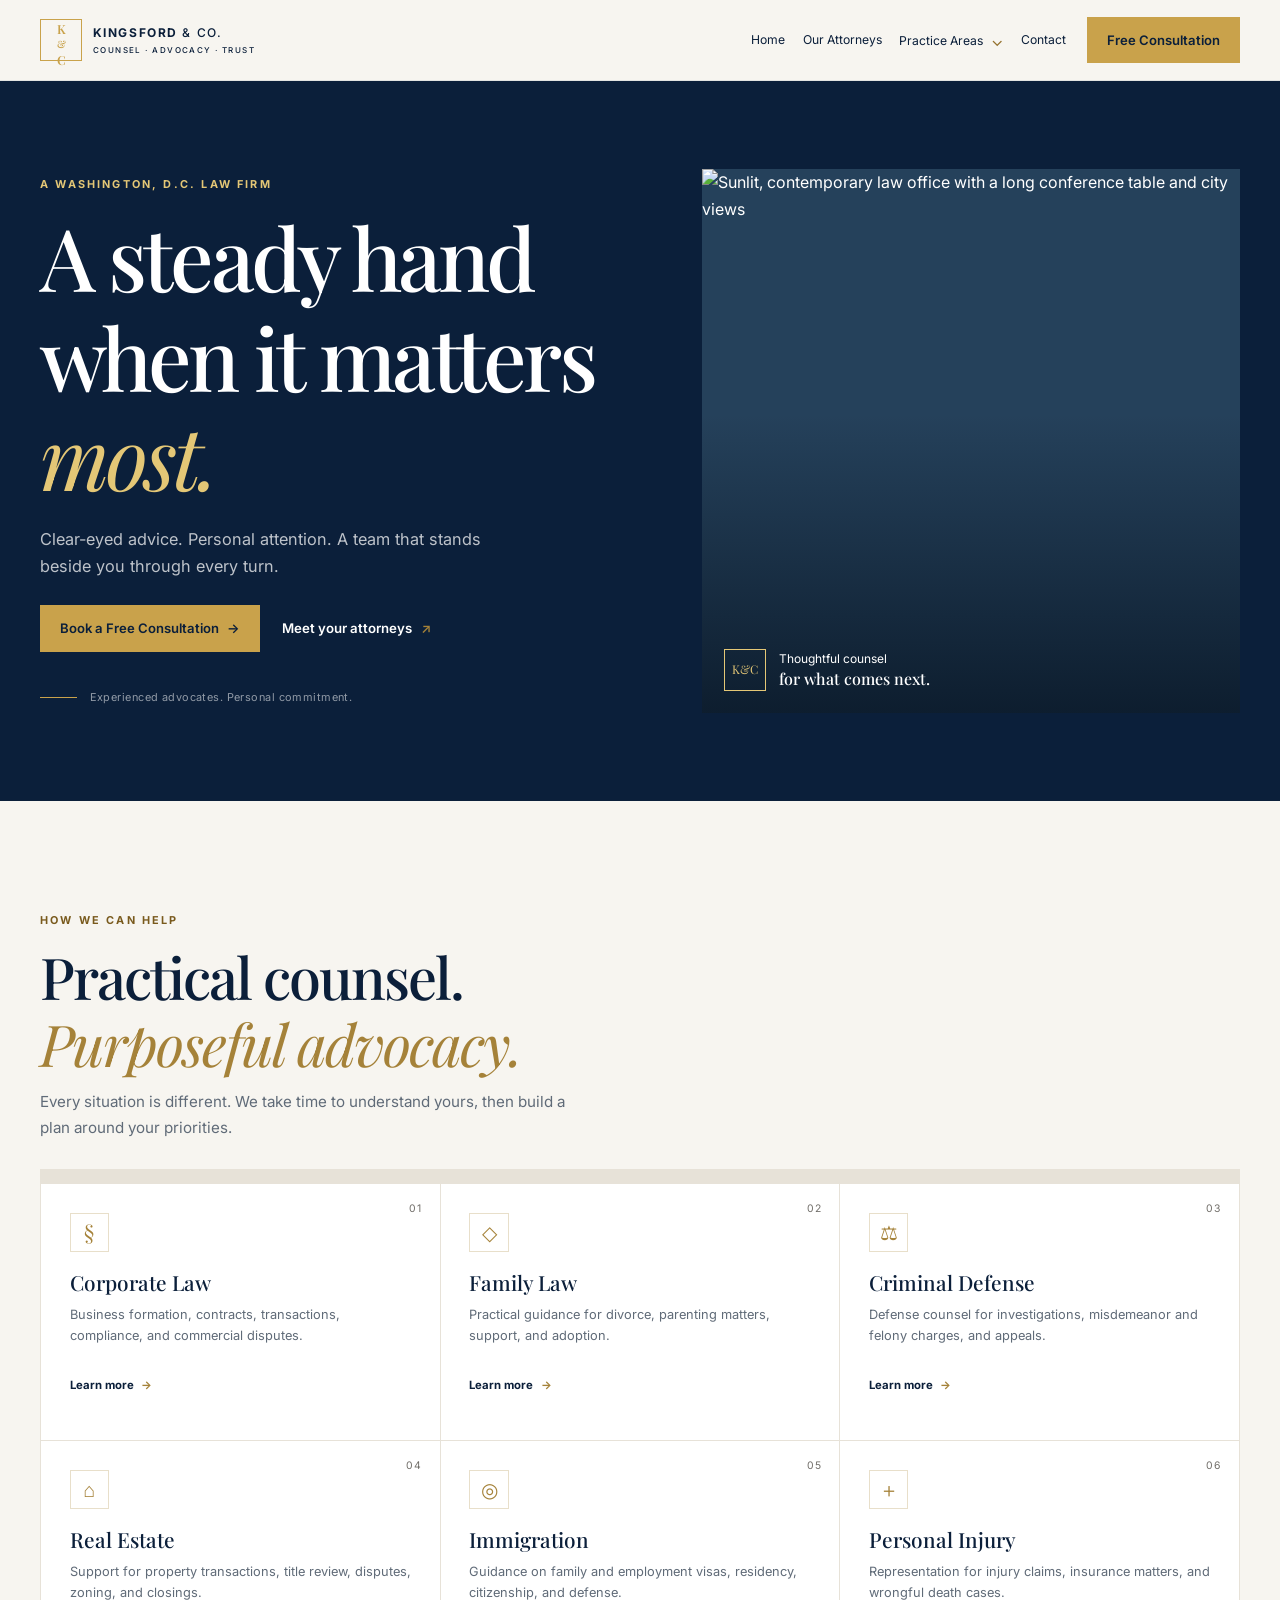
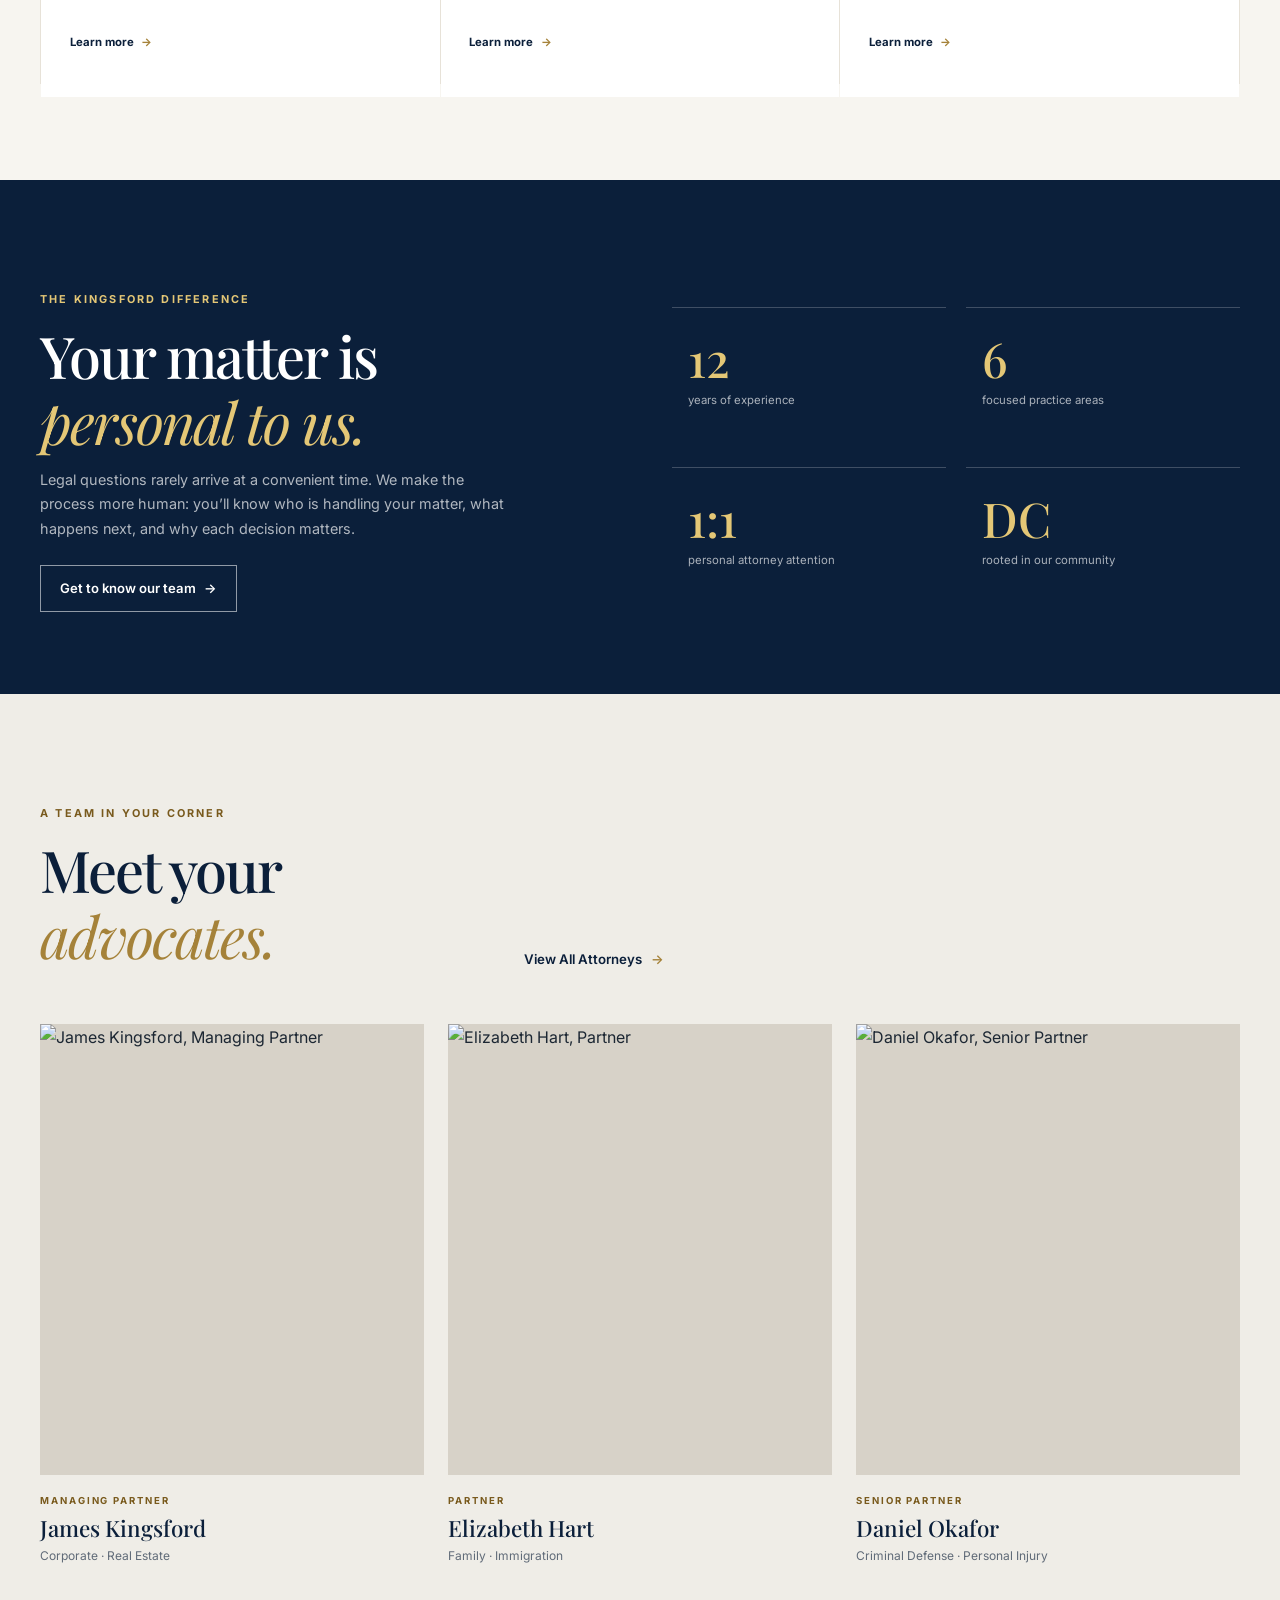
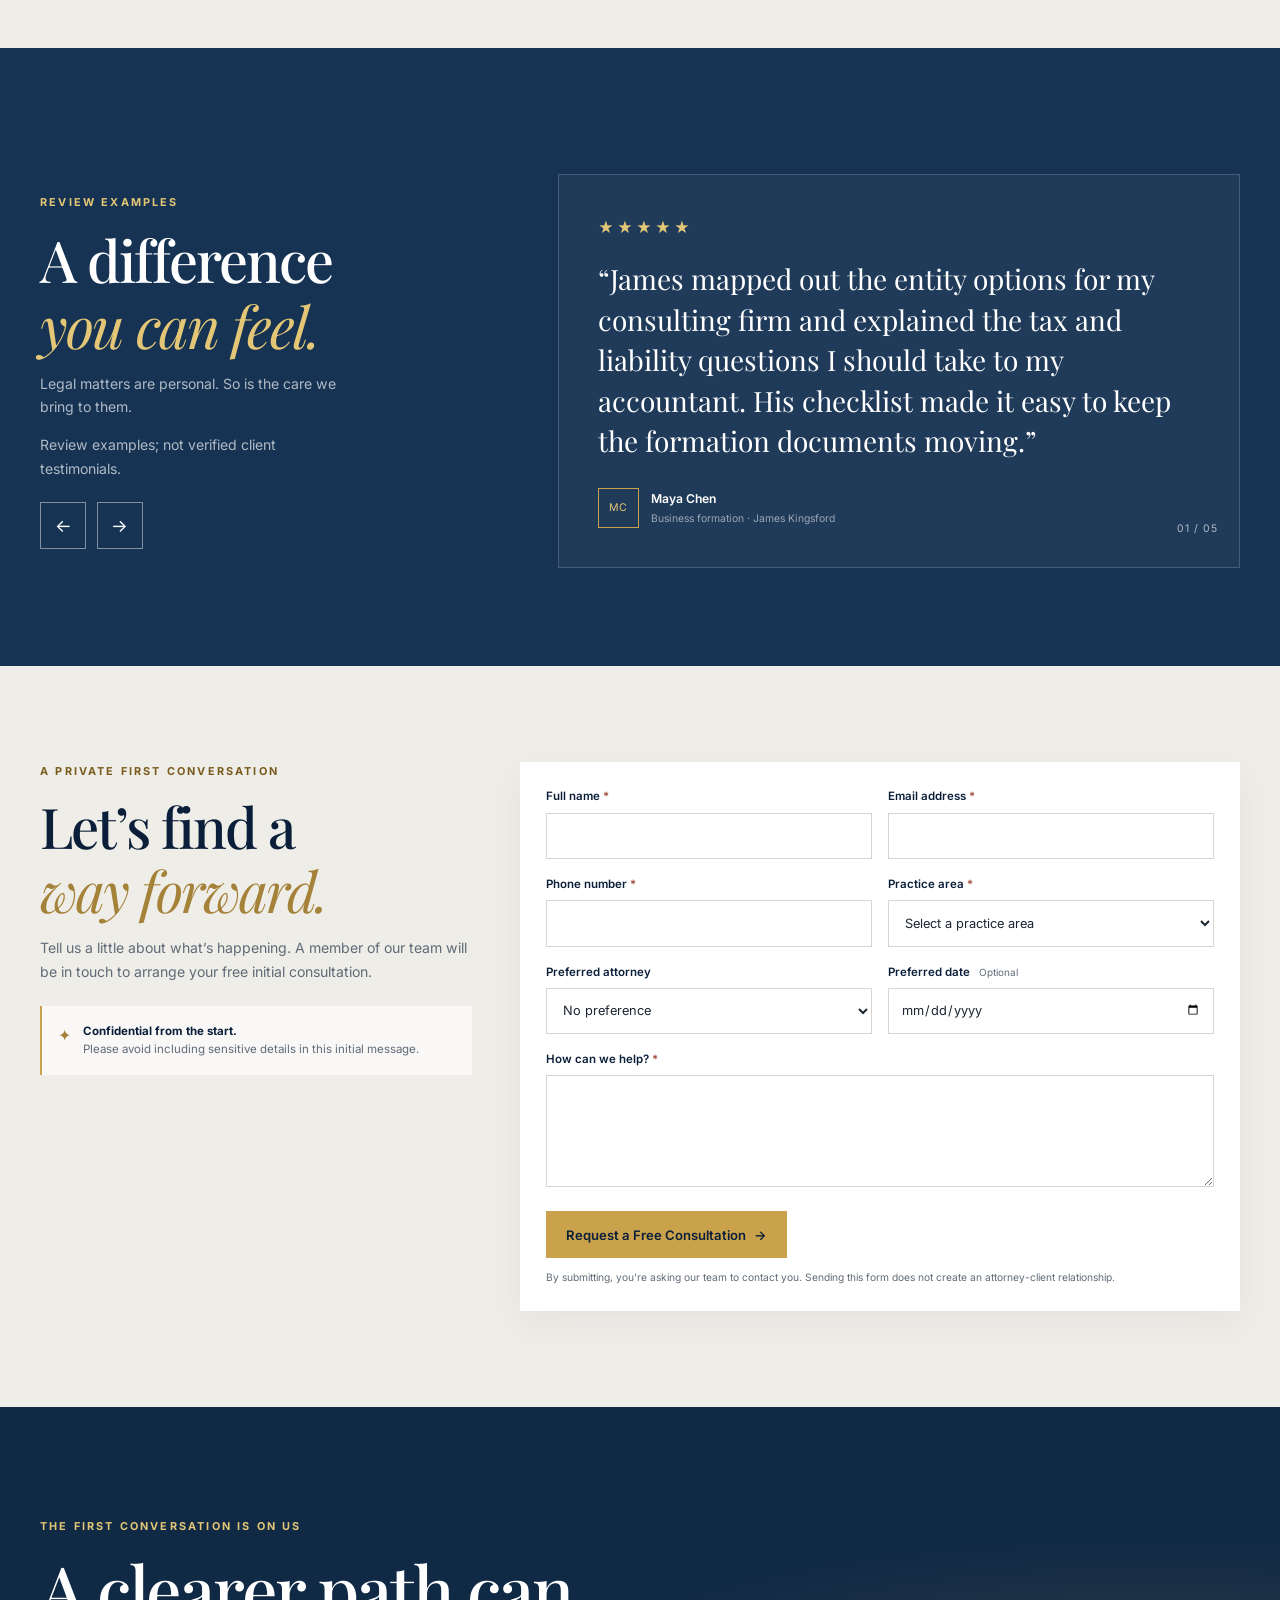
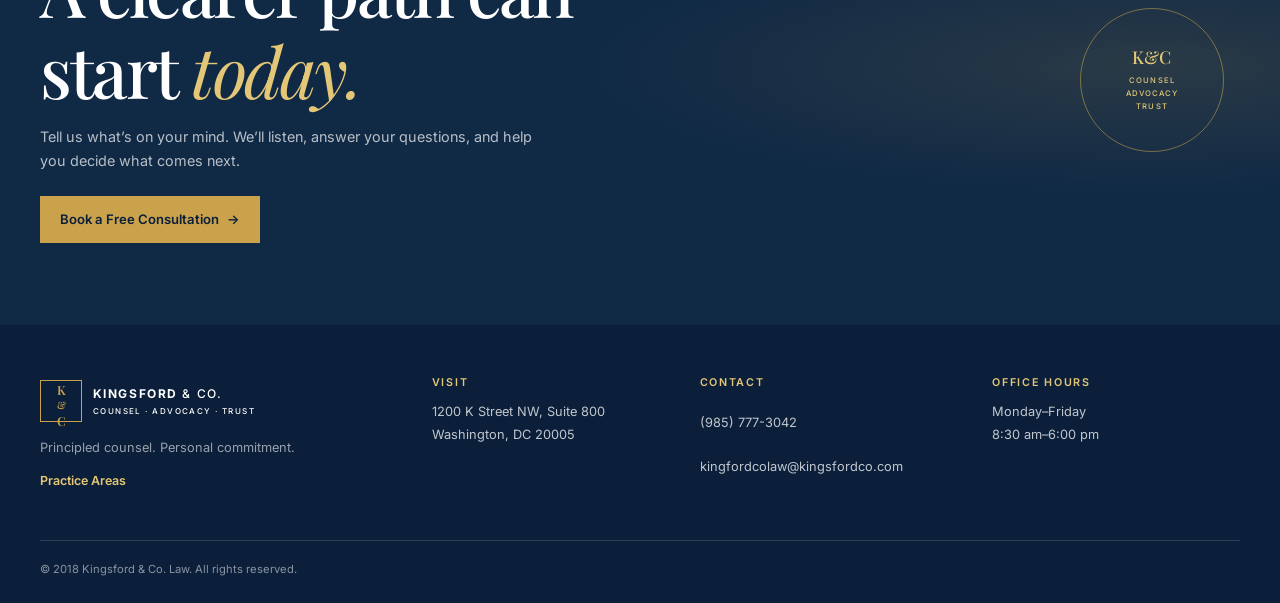
==== commit 6650173b: "Update firm phone number across site Co-authored-by: Copilot <223556219+Copilot@users.noreply.github" ====
--- a/index.html
+++ b/index.html
@@ -123,13 +123,13 @@
     <div class="container footer-grid">
       <div class="footer-brand"><a class="brand brand-light" href="index.html"><span class="brand-mark">K<span>&amp;</span>C</span><span class="brand-name">KINGSFORD <span>&amp; CO.</span><small>COUNSEL · ADVOCACY · TRUST</small></span></a><p>Principled counsel. Personal commitment.</p><a class="footer-practice-link" href="practice-areas.html">Practice Areas</a></div>
       <div><h2>Visit</h2><p>1200 K Street NW, Suite 800<br>Washington, DC 20005</p></div>
-      <div><h2>Contact</h2><p><a href="tel:+12025550148">(202) 555-0148</a><br><a href="mailto:kingfordcolaw@kingsfordco.com">kingfordcolaw@kingsfordco.com</a></p></div>
+      <div><h2>Contact</h2><p><a href="tel:+19857773042">(985) 777-3042</a><br><a href="mailto:kingfordcolaw@kingsfordco.com">kingfordcolaw@kingsfordco.com</a></p></div>
       <div><h2>Office hours</h2><p>Monday–Friday<br>8:30 am–6:00 pm</p></div>
     </div>
     <div class="container footer-bottom"><span>© 2018 Kingsford &amp; Co. Law. All rights reserved.</span></div>
   </footer>
   <a class="back-to-top" href="#main" aria-label="Back to top">↑</a>
-  <a class="mobile-call" href="tel:+12025550148" aria-label="Call Kingsford & Co. Law now">Call now <span aria-hidden="true">↗</span></a>
+  <a class="mobile-call" href="tel:+19857773042" aria-label="Call Kingsford & Co. Law now">Call now <span aria-hidden="true">↗</span></a>
   <script src="js/main.js" defer></script>
 </body>
 </html>
